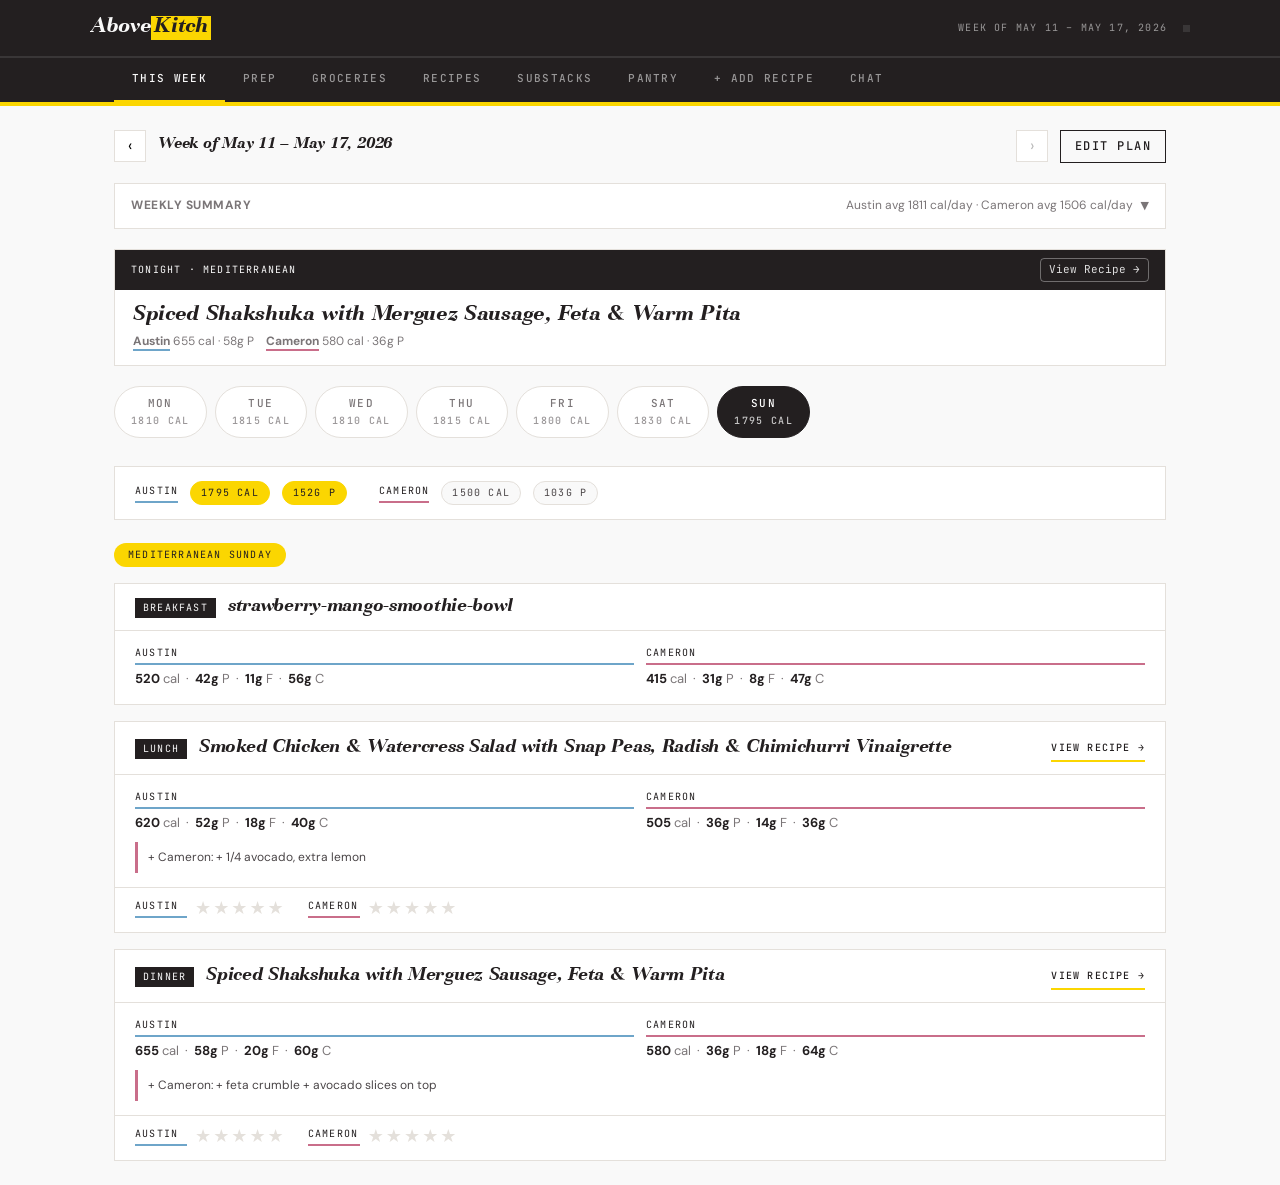
==== meal-planner.html @ b1ba37f1 "Show source account handle in recipe Source section" ====
<!DOCTYPE html>
<html lang="en">
<head>
<meta charset="UTF-8">
<meta name="viewport" content="width=device-width, initial-scale=1.0">
<meta name="theme-color" content="#231f20">
<link rel="manifest" href="manifest.webmanifest">
<link rel="icon" type="image/png" sizes="192x192" href="brand/icons/icon-192.png">
<link rel="apple-touch-icon" href="brand/icons/apple-touch-icon.png">
<meta name="apple-mobile-web-app-capable" content="yes">
<meta name="mobile-web-app-capable" content="yes">
<meta name="apple-mobile-web-app-title" content="Above Kitch">
<meta name="apple-mobile-web-app-status-bar-style" content="black">
<title>Above Kitch — Meal Planner</title>
<style>
/* ── Brand tokens ──────────────────────────────────────────── */
:root {
  --green:   #2D4A1E;
  --green-l: #3d6228;
  --orange:  #C4622D;
  --orange-l:#d97340;
  --bg:      #F5F3EE;
  --card:    #FFFFFF;
  --border:  #E2DDD6;
  --text:    #1A1A1A;
  --muted:   #6B7280;
  --austin:  #1E3A5F;
  --cameron: #6B2D5E;
  --r: 10px;
  --shadow: 0 1px 3px rgba(0,0,0,.08), 0 4px 12px rgba(0,0,0,.06);
}

/* ── Reset ─────────────────────────────────────────────────── */
*, *::before, *::after { box-sizing: border-box; margin: 0; padding: 0; }
body { font-family: -apple-system, BlinkMacSystemFont, 'Segoe UI', sans-serif;
       background: var(--bg); color: var(--text); min-height: 100vh; }
button { cursor: pointer; border: none; background: none; font: inherit; }
input, select, textarea { font: inherit; }
a { color: inherit; text-decoration: none; }

/* ── Header ────────────────────────────────────────────────── */
.header {
  background: var(--green);
  color: white;
  padding: 0 24px;
  position: sticky; top: 0; z-index: 100;
  box-shadow: 0 2px 8px rgba(0,0,0,.25);
}
.header-inner {
  max-width: 1100px; margin: 0 auto;
  display: flex; align-items: center; gap: 16px;
  height: 56px;
}
.logo { font-size: 18px; font-weight: 700; letter-spacing: -.5px; flex-shrink: 0; }
.logo span { color: var(--orange); }
.week-label { font-size: 13px; color: rgba(255,255,255,.65); margin-left: auto; }
.server-dot { width: 8px; height: 8px; border-radius: 50%; background: #4ade80; flex-shrink: 0; }
.server-dot.offline { background: #f87171; }

/* ── Tab nav ───────────────────────────────────────────────── */
.tabs {
  background: var(--green);
  border-top: 1px solid rgba(255,255,255,.1);
}
.tabs-inner {
  max-width: 1100px; margin: 0 auto;
  display: flex; padding: 0 24px;
}
.tab-btn {
  padding: 10px 18px;
  font-size: 13px; font-weight: 500;
  color: rgba(255,255,255,.6);
  border-bottom: 2px solid transparent;
  transition: all .15s;
}
.tab-btn:hover { color: rgba(255,255,255,.9); }
.tab-btn.active { color: white; border-bottom-color: var(--orange); }

/* ── Page layout ───────────────────────────────────────────── */
.page { max-width: 1100px; margin: 0 auto; padding: 24px; }
.tab-panel { display: none; }
.tab-panel.active { display: block; }

/* ── Offline banner ────────────────────────────────────────── */
.offline-banner {
  background: #FEF3C7; border: 1px solid #F59E0B;
  border-radius: var(--r); padding: 16px 20px;
  margin-bottom: 24px; display: none;
}
.offline-banner.show { display: block; }
.offline-banner h3 { font-size: 14px; font-weight: 600; color: #92400E; margin-bottom: 6px; }
.offline-banner code {
  background: #FDE68A; border-radius: 4px;
  padding: 2px 6px; font-size: 13px; color: #78350F;
}

/* ── Section headings ──────────────────────────────────────── */
.section-title {
  font-size: 11px; font-weight: 700; letter-spacing: .8px;
  text-transform: uppercase; color: var(--muted);
  margin-bottom: 12px;
}

/* ── Day picker ────────────────────────────────────────────── */
.day-picker {
  display: flex; gap: 8px; margin-bottom: 24px;
  overflow-x: auto; padding-bottom: 4px;
}
.day-btn {
  flex-shrink: 0;
  padding: 8px 16px; border-radius: 999px;
  font-size: 13px; font-weight: 500;
  border: 1.5px solid var(--border);
  background: var(--card); color: var(--muted);
  transition: all .15s;
}
.day-btn:hover { border-color: var(--green); color: var(--green); }
.day-btn.active {
  background: var(--green); color: white; border-color: var(--green);
}
.day-btn small { display: block; font-size: 10px; opacity: .75; }

/* ── Week nav ──────────────────────────────────────────────── */
.week-nav {
  display: flex; align-items: center; gap: 12px;
  margin-bottom: 20px;
}
.week-nav-title { font-size: 16px; font-weight: 600; flex: 1; }
.btn-icon {
  width: 32px; height: 32px; border-radius: 8px;
  background: var(--card); border: 1px solid var(--border);
  font-size: 16px; display: flex; align-items: center; justify-content: center;
  transition: all .15s;
}
.btn-icon:hover { background: var(--green); color: white; border-color: var(--green); }

/* ── Day totals bar ────────────────────────────────────────── */
.day-totals {
  background: var(--card); border-radius: var(--r);
  border: 1px solid var(--border);
  padding: 14px 20px; margin-bottom: 20px;
  display: flex; gap: 32px; flex-wrap: wrap;
}
.totals-person { display: flex; align-items: center; gap: 12px; }
.totals-label {
  font-size: 11px; font-weight: 700; letter-spacing: .5px;
  text-transform: uppercase;
}
.totals-label.austin { color: var(--austin); }
.totals-label.cameron { color: var(--cameron); }
.macro-pill {
  font-size: 13px; font-weight: 500;
  background: var(--bg); border-radius: 6px;
  padding: 3px 10px;
}
.macro-pill.over { background: #FEE2E2; color: #B91C1C; }
.macro-pill.good { background: #DCFCE7; color: #15803D; }

/* ── Cuisine badge ─────────────────────────────────────────── */
.cuisine-badge {
  display: inline-flex; align-items: center; gap: 6px;
  background: var(--orange); color: white;
  border-radius: 999px; padding: 4px 14px;
  font-size: 12px; font-weight: 600;
  margin-bottom: 16px;
}

/* ── Meal cards ────────────────────────────────────────────── */
.meals-grid { display: grid; gap: 16px; }
.meal-card {
  background: var(--card); border-radius: var(--r);
  border: 1px solid var(--border);
  overflow: hidden;
  box-shadow: var(--shadow);
}
.meal-card-header {
  padding: 14px 20px 12px;
  border-bottom: 1px solid var(--border);
  display: flex; align-items: center; gap: 12px;
}
.meal-type-badge {
  font-size: 10px; font-weight: 700; letter-spacing: .6px;
  text-transform: uppercase; color: white;
  background: var(--green); border-radius: 4px;
  padding: 2px 8px; flex-shrink: 0;
}
.meal-card-title { font-size: 15px; font-weight: 600; flex: 1; }
.btn-view-recipe {
  font-size: 12px; color: var(--orange); font-weight: 500;
  flex-shrink: 0; padding: 4px 0;
  border-bottom: 1px solid transparent;
  transition: border-color .15s;
}
.btn-view-recipe:hover { border-bottom-color: var(--orange); }

.meal-card-macros {
  padding: 14px 20px;
  display: grid; grid-template-columns: 1fr 1fr; gap: 12px;
}
.macro-col-label {
  font-size: 10px; font-weight: 700; letter-spacing: .5px;
  text-transform: uppercase; margin-bottom: 4px;
}
.macro-col-label.austin { color: var(--austin); }
.macro-col-label.cameron { color: var(--cameron); }
.macro-vals { font-size: 13px; color: var(--muted); }
.macro-vals strong { color: var(--text); }
.cameron-note {
  grid-column: 1/-1;
  font-size: 11px; color: var(--cameron);
  background: #F9F0F7; border-radius: 6px;
  padding: 6px 10px; margin-top: -4px;
}

/* ── Recipe library ────────────────────────────────────────── */
.search-row {
  display: flex; gap: 10px; margin-bottom: 16px; flex-wrap: wrap;
}
.search-input {
  flex: 1; min-width: 200px;
  padding: 9px 14px; border-radius: 8px;
  border: 1.5px solid var(--border); background: var(--card);
  font-size: 14px; outline: none;
  transition: border-color .15s;
}
.search-input:focus { border-color: var(--green); }
.filter-select {
  padding: 9px 12px; border-radius: 8px;
  border: 1.5px solid var(--border); background: var(--card);
  font-size: 13px; outline: none; cursor: pointer;
  transition: border-color .15s;
}
.filter-select:focus { border-color: var(--green); }

.filter-chips { display: flex; gap: 8px; margin-bottom: 20px; flex-wrap: wrap; }
.chip {
  padding: 6px 14px; border-radius: 999px;
  font-size: 12px; font-weight: 500;
  border: 1.5px solid var(--border);
  background: var(--card); color: var(--muted);
  transition: all .15s; cursor: pointer;
}
.chip:hover { border-color: var(--green); color: var(--green); }
.chip.active { background: var(--green); color: white; border-color: var(--green); }

.recipes-count { font-size: 13px; color: var(--muted); margin-bottom: 16px; }

.recipes-grid {
  display: grid;
  grid-template-columns: repeat(auto-fill, minmax(300px, 1fr));
  gap: 16px;
}
.recipe-card {
  background: var(--card); border-radius: var(--r);
  border: 1px solid var(--border); box-shadow: var(--shadow);
  cursor: pointer; transition: all .15s;
  overflow: hidden;
}
.recipe-card:hover {
  border-color: var(--green);
  box-shadow: 0 4px 20px rgba(45,74,30,.12);
  transform: translateY(-1px);
}
.recipe-card-body { padding: 16px 18px; }
.rc-top { display: flex; align-items: flex-start; gap: 10px; margin-bottom: 10px; }
.rc-name { font-size: 14px; font-weight: 600; flex: 1; line-height: 1.3; }
.rc-type {
  font-size: 10px; font-weight: 700; letter-spacing: .5px;
  text-transform: uppercase; color: white;
  background: var(--green); border-radius: 4px;
  padding: 2px 7px; flex-shrink: 0;
}
.rc-cuisine { font-size: 12px; color: var(--muted); margin-bottom: 8px; }
.rc-tags { display: flex; flex-wrap: wrap; gap: 4px; margin-bottom: 12px; }
.tag {
  font-size: 11px; background: var(--bg); border-radius: 4px;
  padding: 2px 7px; color: var(--muted);
}
.rc-macros {
  display: grid; grid-template-columns: 1fr 1fr;
  gap: 6px; font-size: 12px;
}
.rc-macro-row { color: var(--muted); }
.rc-macro-row span { color: var(--text); font-weight: 600; }
.rc-stars { color: var(--orange); font-size: 13px; margin-left: auto; }

/* ── Modal overlay ─────────────────────────────────────────── */
.modal-overlay {
  position: fixed; inset: 0;
  background: rgba(0,0,0,.5);
  z-index: 200; display: none;
  align-items: flex-start; justify-content: center;
  padding: 32px 16px; overflow-y: auto;
}
.modal-overlay.open { display: flex; }
.modal {
  background: var(--card); border-radius: 14px;
  width: 100%; max-width: 640px;
  box-shadow: 0 20px 60px rgba(0,0,0,.25);
  animation: slideUp .2s ease;
}
@keyframes slideUp {
  from { opacity: 0; transform: translateY(20px); }
  to   { opacity: 1; transform: translateY(0); }
}
.modal-header {
  padding: 20px 24px 16px;
  border-bottom: 1px solid var(--border);
  display: flex; align-items: flex-start; gap: 12px;
}
.modal-title { font-size: 18px; font-weight: 700; flex: 1; line-height: 1.3; }
.btn-close {
  font-size: 20px; color: var(--muted); flex-shrink: 0;
  width: 32px; height: 32px; border-radius: 8px;
  display: flex; align-items: center; justify-content: center;
  transition: background .15s;
}
.btn-close:hover { background: var(--bg); }
.modal-body { padding: 20px 24px 24px; }
.modal-section { margin-bottom: 20px; }
.modal-section h4 {
  font-size: 11px; font-weight: 700; letter-spacing: .7px;
  text-transform: uppercase; color: var(--muted);
  margin-bottom: 10px;
}
.ingredient-list { list-style: none; }
.ingredient-list li {
  display: flex; align-items: baseline;
  gap: 8px; padding: 5px 0;
  border-bottom: 1px solid var(--border); font-size: 14px;
}
.ingredient-list li:last-child { border-bottom: none; }
.ing-name { flex: 1; }
.ing-section {
  font-size: 11px; font-weight: 700; letter-spacing: .5px;
  text-transform: uppercase; color: var(--green);
  padding-top: 8px;
}
.ing-qty { color: var(--muted); font-size: 13px; flex-shrink: 0; }

.macro-table {
  width: 100%; border-collapse: collapse; font-size: 13px;
}
.macro-table th, .macro-table td {
  padding: 8px 12px; text-align: left;
  border-bottom: 1px solid var(--border);
}
.macro-table th { font-weight: 600; color: var(--muted); font-size: 11px; letter-spacing: .5px; text-transform: uppercase; }
.macro-table td.person { font-weight: 600; }
.macro-table td.austin { color: var(--austin); }
.macro-table td.cameron { color: var(--cameron); }

/* ── Substack tab ──────────────────────────────────────────── */
.substack-layout { display: grid; grid-template-columns: 280px 1fr; gap: 24px; }
@media (max-width: 700px) { .substack-layout { grid-template-columns: 1fr; } }

.panel {
  background: var(--card); border-radius: var(--r);
  border: 1px solid var(--border); overflow: hidden;
}
.panel-header {
  padding: 14px 18px;
  border-bottom: 1px solid var(--border);
  font-size: 13px; font-weight: 600;
  display: flex; align-items: center; gap: 8px;
}
.panel-body { padding: 16px 18px; }

.add-substack-form { display: flex; flex-direction: column; gap: 8px; margin-bottom: 16px; }
.form-input {
  padding: 8px 12px; border-radius: 8px;
  border: 1.5px solid var(--border);
  font-size: 13px; outline: none; width: 100%;
  transition: border-color .15s;
}
.form-input:focus { border-color: var(--green); }
.btn-primary {
  background: var(--green); color: white;
  padding: 9px 16px; border-radius: 8px;
  font-size: 13px; font-weight: 600;
  transition: background .15s; text-align: center;
}
.btn-primary:hover { background: var(--green-l); }
.btn-secondary {
  background: var(--bg); color: var(--text);
  padding: 9px 16px; border-radius: 8px;
  font-size: 13px; font-weight: 600;
  border: 1.5px solid var(--border);
  transition: all .15s; text-align: center;
}
.btn-secondary:hover { border-color: var(--green); color: var(--green); }
.btn-danger {
  background: none; color: #DC2626;
  font-size: 12px; padding: 2px 6px;
}
.btn-danger:hover { text-decoration: underline; }

.substack-list { display: flex; flex-direction: column; gap: 8px; }
.substack-item {
  background: var(--bg); border-radius: 8px;
  padding: 10px 12px;
  display: flex; align-items: center; gap: 8px;
}
.substack-name { font-size: 13px; font-weight: 600; flex: 1; }
.substack-url { font-size: 11px; color: var(--muted); }

.feed-post {
  background: var(--card); border-radius: var(--r);
  border: 1px solid var(--border); padding: 18px 20px;
  margin-bottom: 12px; box-shadow: var(--shadow);
}
.fp-source {
  font-size: 11px; font-weight: 700; letter-spacing: .5px;
  text-transform: uppercase; color: var(--orange);
  margin-bottom: 4px;
}
.fp-title { font-size: 15px; font-weight: 600; margin-bottom: 6px; }
.fp-date { font-size: 12px; color: var(--muted); margin-bottom: 10px; }
.fp-desc { font-size: 13px; color: var(--muted); line-height: 1.5; margin-bottom: 14px; }
.fp-actions { display: flex; gap: 8px; align-items: center; }

.feed-empty {
  text-align: center; padding: 48px 24px; color: var(--muted);
}
.feed-empty .icon { font-size: 40px; margin-bottom: 12px; }
.feed-empty p { font-size: 14px; line-height: 1.5; }

/* ── Add Recipe form ───────────────────────────────────────── */
.form-grid { display: grid; grid-template-columns: 1fr 1fr; gap: 16px; }
.form-group { display: flex; flex-direction: column; gap: 6px; }
.form-group.full { grid-column: 1/-1; }
.form-label { font-size: 12px; font-weight: 600; color: var(--muted); }
.form-control {
  padding: 9px 12px; border-radius: 8px;
  border: 1.5px solid var(--border);
  font-size: 14px; outline: none; width: 100%;
  background: var(--card); transition: border-color .15s;
}
.form-control:focus { border-color: var(--green); }
.form-control[required]:invalid:not(:focus):not(:placeholder-shown) {
  border-color: #F87171;
}
select.form-control { cursor: pointer; }

.macro-inputs { display: grid; grid-template-columns: repeat(4,1fr); gap: 8px; }
.macro-inputs .form-group { margin: 0; }

.ing-row {
  display: flex; gap: 8px; align-items: center;
  margin-bottom: 8px;
}
.ing-row input { flex: 1; }
.ing-row .ing-qty-input { max-width: 120px; }

.btn-add-ing {
  font-size: 13px; color: var(--green);
  font-weight: 600; padding: 6px 0;
  display: flex; align-items: center; gap: 4px;
}
.btn-add-ing:hover { text-decoration: underline; }
.btn-remove-ing {
  font-size: 16px; color: var(--muted); line-height: 1;
  flex-shrink: 0;
}
.btn-remove-ing:hover { color: #DC2626; }

.form-divider {
  border: none; border-top: 1px solid var(--border);
  margin: 20px 0;
}

.form-section-title {
  font-size: 11px; font-weight: 700; letter-spacing: .7px;
  text-transform: uppercase; color: var(--muted);
  margin-bottom: 12px; margin-top: 20px;
}

.success-toast {
  position: fixed; bottom: 24px; right: 24px;
  background: var(--green); color: white;
  border-radius: var(--r); padding: 14px 20px;
  font-size: 14px; font-weight: 500;
  box-shadow: 0 4px 20px rgba(0,0,0,.2);
  z-index: 300; display: none;
  animation: slideUp .2s ease;
}
.success-toast.show { display: block; }

/* ── Loading skeleton ──────────────────────────────────────── */
.skeleton {
  background: linear-gradient(90deg, #E5E7EB 25%, #F3F4F6 50%, #E5E7EB 75%);
  background-size: 200% 100%;
  animation: shimmer 1.4s infinite;
  border-radius: 6px;
}
@keyframes shimmer { from { background-position: 200% 0; } to { background-position: -200% 0; } }

/* ── Utils ─────────────────────────────────────────────────── */
.flex { display: flex; }
.gap-8 { gap: 8px; }
.mt-4 { margin-top: 4px; }
.mt-8 { margin-top: 8px; }
.mt-12 { margin-top: 12px; }
.text-muted { color: var(--muted); font-size: 13px; }
.spinner {
  border: 2px solid var(--border); border-top-color: var(--green);
  border-radius: 50%; width: 20px; height: 20px;
  animation: spin .6s linear infinite; display: inline-block;
}
@keyframes spin { to { transform: rotate(360deg); } }

/* ── Instructions ──────────────────────────────────────────── */
.instructions-list {
  list-style: none; counter-reset: step;
}
.instructions-list li {
  counter-increment: step;
  display: flex; gap: 12px;
  padding: 8px 0; border-bottom: 1px solid var(--border);
  font-size: 14px; line-height: 1.5;
}
.instructions-list li:last-child { border-bottom: none; }
.instructions-list li::before {
  content: counter(step);
  flex-shrink: 0; width: 22px; height: 22px;
  background: var(--green); color: white;
  border-radius: 50%; font-size: 11px; font-weight: 700;
  display: flex; align-items: center; justify-content: center;
  margin-top: 1px;
}

/* ── PDF drop zone ─────────────────────────────────────────── */
.pdf-section {
  background: var(--bg); border-radius: var(--r);
  border: 2px dashed var(--border);
  padding: 24px; text-align: center;
  margin-bottom: 24px; transition: all .15s;
  cursor: pointer;
}
.pdf-section:hover, .pdf-section.drag-over {
  border-color: var(--green); background: #f0f4ed;
}
.pdf-section-icon { font-size: 32px; margin-bottom: 8px; }
.pdf-section-text { font-size: 14px; font-weight: 500; color: var(--text); margin-bottom: 4px; }
.pdf-section-hint { font-size: 12px; color: var(--muted); }
.pdf-browse-label { color: var(--orange); cursor: pointer; font-weight: 600; }
.pdf-browse-label:hover { text-decoration: underline; }
.pdf-status {
  background: var(--card); border: 1px solid var(--border);
  border-radius: 8px; padding: 10px 14px; margin-top: 12px;
  font-size: 13px; display: flex; align-items: center; gap: 8px;
}
.pdf-status.success { border-color: #86EFAC; background: #F0FDF4; color: #15803D; }
.pdf-status.error   { border-color: #FCA5A5; background: #FEF2F2; color: #DC2626; }
.pdf-list { margin-top: 16px; display: flex; flex-direction: column; gap: 6px; }
.pdf-item {
  background: var(--card); border: 1px solid var(--border);
  border-radius: 8px; padding: 10px 14px;
  display: flex; align-items: center; gap: 10px;
  font-size: 13px;
}
.pdf-item-name { flex: 1; font-weight: 500; }
.pdf-item-link { color: var(--orange); font-size: 12px; }
.pdf-item-link:hover { text-decoration: underline; }

/* ── Chat ──────────────────────────────────────────────────── */
.chat-layout {
  display: flex; flex-direction: column;
  height: calc(100vh - 160px); min-height: 500px;
  max-width: 800px;
}
.chat-messages {
  flex: 1; overflow-y: auto;
  padding: 16px 0; display: flex;
  flex-direction: column; gap: 16px;
}
.chat-message { display: flex; gap: 10px; }
.chat-message.user { flex-direction: row-reverse; }
.chat-avatar {
  width: 32px; height: 32px; border-radius: 50%;
  display: flex; align-items: center; justify-content: center;
  font-size: 14px; flex-shrink: 0; margin-top: 2px;
  background: var(--green); color: white; font-weight: 700;
}
.chat-message.user .chat-avatar {
  background: var(--austin); font-size: 12px;
}
.chat-bubble {
  background: var(--card); border: 1px solid var(--border);
  border-radius: 14px; border-top-left-radius: 4px;
  padding: 12px 16px; font-size: 14px; line-height: 1.55;
  max-width: 600px; box-shadow: var(--shadow);
}
.chat-message.user .chat-bubble {
  background: var(--green); color: white;
  border-color: var(--green);
  border-top-left-radius: 14px; border-top-right-radius: 4px;
}
.chat-suggestions { margin-top: 12px; display: flex; flex-direction: column; gap: 8px; }
.chat-suggestion-card {
  background: var(--bg); border: 1.5px solid var(--border);
  border-radius: 10px; padding: 10px 14px;
  cursor: pointer; transition: all .15s;
  display: flex; align-items: center; gap: 10px;
}
.chat-suggestion-card:hover { border-color: var(--green); background: #f0f4ed; }
.cs-name { font-size: 13px; font-weight: 600; flex: 1; }
.cs-meta { font-size: 11px; color: var(--muted); }
.cs-type {
  font-size: 10px; font-weight: 700; letter-spacing: .5px;
  text-transform: uppercase; color: white;
  background: var(--green); border-radius: 4px; padding: 2px 7px;
}
.chat-input-row {
  display: flex; gap: 8px; padding-top: 12px;
  border-top: 1px solid var(--border);
}
.chat-input {
  flex: 1; padding: 11px 16px;
  border-radius: 999px; border: 1.5px solid var(--border);
  font-size: 14px; outline: none; background: var(--card);
  transition: border-color .15s;
}
.chat-input:focus { border-color: var(--green); }
.chat-send {
  padding: 11px 22px; border-radius: 999px;
  font-size: 14px;
}
.chat-typing {
  display: flex; gap: 4px; padding: 6px 0;
}
.chat-typing span {
  width: 7px; height: 7px; border-radius: 50%;
  background: var(--muted); animation: bounce .9s infinite;
}
.chat-typing span:nth-child(2) { animation-delay: .15s; }
.chat-typing span:nth-child(3) { animation-delay: .3s; }
@keyframes bounce {
  0%, 60%, 100% { transform: translateY(0); }
  30% { transform: translateY(-6px); }
}

/* ── Store badges ──────────────────────────────────────────── */
.store-badge {
  display: inline-flex; align-items: center; justify-content: center;
  font-size: 9px; font-weight: 800; letter-spacing: .3px;
  border-radius: 4px; padding: 2px 5px; flex-shrink: 0;
  margin-top: 1px; text-transform: uppercase;
}
.store-badge.sams { background: #0033A0; color: white; }
.store-badge.wf   { background: #00674B; color: white; }
.store-badge.either { background: var(--border); color: var(--muted); }

.store-filter-row {
  display: flex; gap: 8px; margin-bottom: 14px;
}
.store-filter-btn {
  padding: 7px 14px; border-radius: 8px;
  font-size: 13px; font-weight: 600;
  border: 1.5px solid var(--border);
  background: var(--card); color: var(--muted);
  cursor: pointer; transition: all .15s;
  display: flex; align-items: center; gap: 6px;
}
.store-filter-btn:hover { border-color: var(--green); color: var(--green); }
.store-filter-btn.active-sams { background: #0033A0; color: white; border-color: #0033A0; }
.store-filter-btn.active-wf   { background: #00674B; color: white; border-color: #00674B; }
.store-filter-btn.active-all  { background: var(--green); color: white; border-color: var(--green); }
.store-count {
  font-size: 10px; font-weight: 700;
  background: rgba(255,255,255,.25); border-radius: 999px;
  padding: 1px 6px; margin-left: 2px;
}

/* ── Grocery list ──────────────────────────────────────────── */
.grocery-header {
  display: flex; align-items: center; gap: 12px; margin-bottom: 20px;
}
.grocery-budget {
  background: var(--green); color: white;
  border-radius: 999px; padding: 4px 14px;
  font-size: 13px; font-weight: 600;
}
.grocery-actions { display: flex; gap: 8px; margin-left: auto; }
.grocery-category { margin-bottom: 24px; }
.grocery-category-title {
  font-size: 11px; font-weight: 700; letter-spacing: .8px;
  text-transform: uppercase; color: var(--muted);
  margin-bottom: 10px; padding-bottom: 6px;
  border-bottom: 2px solid var(--border);
}
.grocery-item {
  display: flex; align-items: flex-start; gap: 10px;
  padding: 8px 0; border-bottom: 1px solid var(--border);
  cursor: pointer; transition: opacity .15s;
}
.grocery-item:last-child { border-bottom: none; }
.grocery-item.checked { opacity: .45; }
.grocery-item.checked .grocery-text { text-decoration: line-through; }
.grocery-check {
  width: 18px; height: 18px; border-radius: 4px;
  border: 2px solid var(--border); flex-shrink: 0;
  margin-top: 1px; display: flex; align-items: center;
  justify-content: center; transition: all .15s;
}
.grocery-item.checked .grocery-check {
  background: var(--green); border-color: var(--green); color: white;
}
.grocery-text { font-size: 14px; line-height: 1.45; flex: 1; }
.grocery-progress {
  background: var(--card); border: 1px solid var(--border);
  border-radius: 999px; height: 6px; margin-bottom: 20px;
  overflow: hidden;
}
.grocery-progress-bar {
  height: 100%; background: var(--green);
  border-radius: 999px; transition: width .3s;
}
.grocery-progress-label {
  font-size: 12px; color: var(--muted); margin-bottom: 8px;
}

/* ── Star ratings ──────────────────────────────────────────── */
.meal-card-ratings {
  padding: 10px 20px 14px;
  border-top: 1px solid var(--border);
  display: flex; gap: 24px; flex-wrap: wrap;
}
.rating-row { display: flex; align-items: center; gap: 8px; }
.rating-label {
  font-size: 10px; font-weight: 700; letter-spacing: .5px;
  text-transform: uppercase; width: 52px;
}
.rating-label.austin  { color: var(--austin); }
.rating-label.cameron { color: var(--cameron); }
.stars { display: flex; gap: 2px; }
.star {
  font-size: 18px; cursor: pointer; color: var(--border);
  transition: color .1s; line-height: 1; user-select: none;
}
.star.filled { color: var(--orange); }
.star:hover, .star.hover { color: var(--orange-l); }
.rating-saved {
  font-size: 11px; color: var(--muted);
  animation: fadeout 2s forwards;
}
@keyframes fadeout { 0%,70% { opacity: 1; } 100% { opacity: 0; } }

/* ── Plan edit mode ────────────────────────────────────────── */
.plan-edit-bar {
  background: var(--austin); color: white;
  border-radius: var(--r); padding: 12px 16px;
  margin-bottom: 16px; display: none;
  align-items: center; gap: 12px;
}
.plan-edit-bar.active { display: flex; }
.plan-edit-bar span { font-size: 13px; font-weight: 500; flex: 1; }
.btn-change-recipe {
  font-size: 11px; font-weight: 600; color: var(--austin);
  background: rgba(30,58,95,.08); border-radius: 6px;
  padding: 4px 10px; flex-shrink: 0; transition: background .15s;
}
.plan-edit-mode .btn-change-recipe { display: inline-flex; }
.btn-change-recipe:hover { background: rgba(30,58,95,.16); }
.edit-plan-btn {
  font-size: 12px; color: rgba(255,255,255,.75);
  background: none; padding: 6px 12px;
  border: 1.5px solid rgba(255,255,255,.3);
  border-radius: 6px; cursor: pointer; transition: all .15s;
}
.edit-plan-btn:hover { color: white; border-color: white; }

/* ── Recipe picker modal ───────────────────────────────────── */
.picker-overlay {
  position: fixed; inset: 0;
  background: rgba(0,0,0,.55);
  z-index: 300; display: none;
  align-items: flex-start; justify-content: center;
  padding: 40px 16px; overflow-y: auto;
}
.picker-overlay.open { display: flex; }
.picker-modal {
  background: var(--card); border-radius: 14px;
  width: 100%; max-width: 560px;
  box-shadow: 0 20px 60px rgba(0,0,0,.3);
  animation: slideUp .2s ease; overflow: hidden;
}
.picker-header {
  padding: 18px 20px 14px;
  border-bottom: 1px solid var(--border);
  display: flex; align-items: center; gap: 10px;
}
.picker-title { font-size: 16px; font-weight: 700; flex: 1; }
.picker-search {
  margin: 12px 16px; padding: 9px 14px;
  border-radius: 8px; border: 1.5px solid var(--border);
  font-size: 14px; outline: none; width: calc(100% - 32px);
  transition: border-color .15s;
}
.picker-search:focus { border-color: var(--green); }
.picker-list {
  max-height: 380px; overflow-y: auto;
  padding: 4px 0;
}
.picker-item {
  padding: 11px 20px; cursor: pointer;
  display: flex; align-items: center; gap: 10px;
  transition: background .1s; border-bottom: 1px solid var(--border);
}
.picker-item:last-child { border-bottom: none; }
.picker-item:hover { background: var(--bg); }
.picker-item-name { font-size: 14px; font-weight: 500; flex: 1; }
.picker-item-meta { font-size: 12px; color: var(--muted); }
.picker-item-type {
  font-size: 10px; font-weight: 700; letter-spacing: .4px;
  text-transform: uppercase; color: white;
  background: var(--green); border-radius: 4px; padding: 2px 6px;
}

/* ── Prep tab ──────────────────────────────────────────────── */
.prep-header {
  display: flex; align-items: center; gap: 12px;
  margin-bottom: 20px; flex-wrap: wrap;
}
.prep-title { font-size: 20px; font-weight: 700; }
.prep-week-label { font-size: 13px; color: var(--muted); }
.prep-total-time {
  margin-left: auto;
  background: var(--green); color: white;
  border-radius: 999px; padding: 4px 14px;
  font-size: 13px; font-weight: 600;
}

.prep-section { margin-bottom: 32px; }
.prep-section-title {
  font-size: 11px; font-weight: 700; letter-spacing: .8px;
  text-transform: uppercase;
  display: flex; align-items: center; gap: 8px;
  margin-bottom: 12px; padding-bottom: 8px;
  border-bottom: 2px solid var(--border);
}
.prep-section-title.sat    { color: #7C3AED; border-color: #DDD6FE; }
.prep-section-title.start  { color: var(--green); border-color: #BBF7D0; }
.prep-section-title.while  { color: #0369A1; border-color: #BAE6FD; }
.prep-section-title.active { color: var(--orange); border-color: #FED7AA; }
.prep-section-title.final  { color: var(--muted); border-color: var(--border); }

.prep-cards { display: flex; flex-direction: column; gap: 12px; }

.prep-card {
  background: var(--card); border-radius: var(--r);
  border: 1px solid var(--border); box-shadow: var(--shadow);
  overflow: hidden; display: flex;
  transition: box-shadow .15s;
}
.prep-card.done { opacity: .55; }
.prep-card.done .prep-card-name { text-decoration: line-through; }
.prep-card-stripe { width: 4px; flex-shrink: 0; }
.prep-card-stripe.sat    { background: #7C3AED; }
.prep-card-stripe.start  { background: var(--green); }
.prep-card-stripe.while  { background: #0369A1; }
.prep-card-stripe.active { background: var(--orange); }
.prep-card-stripe.final  { background: var(--muted); }

.prep-card-inner { flex: 1; padding: 14px 18px; }

.prep-card-header {
  display: flex; align-items: center;
  gap: 10px; margin-bottom: 10px; flex-wrap: wrap;
}
.prep-check-row { display: flex; align-items: center; gap: 8px; flex: 1; }
.prep-check {
  width: 18px; height: 18px; cursor: pointer;
  accent-color: var(--green);
}
.prep-card-name { font-size: 15px; font-weight: 700; }

.prep-badges { display: flex; gap: 6px; flex-wrap: wrap; }
.prep-badge {
  font-size: 11px; font-weight: 600; border-radius: 999px;
  padding: 3px 10px;
}
.prep-badge.time     { background: var(--bg); color: var(--muted); border: 1px solid var(--border); }
.prep-badge.passive  { background: #DCFCE7; color: #15803D; }
.prep-badge.active-b { background: #FEF3C7; color: #92400E; }
.prep-badge.sat-b    { background: #EDE9FE; color: #5B21B6; }

.prep-feeds { display: flex; gap: 6px; flex-wrap: wrap; margin-bottom: 12px; }
.prep-feed-chip {
  font-size: 11px; background: var(--bg);
  border: 1px solid var(--border); border-radius: 4px;
  padding: 2px 8px; color: var(--muted);
}
.prep-feed-chip.linked {
  background: rgba(45,74,30,.07);
  border-color: rgba(45,74,30,.2); color: var(--green);
  cursor: pointer;
}
.prep-feed-chip.linked:hover { background: rgba(45,74,30,.14); }

.prep-sub-title {
  font-size: 10px; font-weight: 700; letter-spacing: .6px;
  text-transform: uppercase; color: var(--muted);
  margin: 10px 0 6px;
}
.prep-ing-list {
  list-style: none; display: flex; flex-wrap: wrap; gap: 6px;
  margin-bottom: 4px;
}
.prep-ing-list li {
  background: var(--bg); border-radius: 6px;
  border: 1px solid var(--border);
  font-size: 12px; padding: 3px 9px; color: var(--text);
}
.prep-step-list { list-style: none; counter-reset: step; }
.prep-step-list li {
  counter-increment: step;
  display: flex; gap: 10px;
  padding: 6px 0; border-bottom: 1px solid var(--border);
  font-size: 13px; line-height: 1.5;
}
.prep-step-list li:last-child { border-bottom: none; }
.prep-step-list li::before {
  content: counter(step);
  flex-shrink: 0; width: 20px; height: 20px;
  background: var(--bg); border: 1px solid var(--border);
  border-radius: 50%; font-size: 10px; font-weight: 700; color: var(--muted);
  display: flex; align-items: center; justify-content: center;
  margin-top: 1px;
}
.prep-empty { text-align: center; padding: 48px 24px; color: var(--muted); }

/* ── Recipe card visual hero ───────────────────────────────── */
.recipe-card-hero {
  height: 48px; display: flex; align-items: center;
  justify-content: center; font-size: 22px;
  border-radius: var(--r) var(--r) 0 0;
  flex-shrink: 0;
}
.rc-hero-emoji { filter: drop-shadow(0 1px 2px rgba(0,0,0,.15)); }

/* ── Tonight hero ──────────────────────────────────────────── */
.tonight-hero {
  border-radius: var(--r); overflow: hidden;
  border: 1px solid var(--border); box-shadow: var(--shadow);
  margin-bottom: 20px;
}
.tonight-hero-band {
  padding: 8px 16px; display: flex; align-items: center; gap: 8px;
  font-size: 11px; font-weight: 700; letter-spacing: .7px;
  text-transform: uppercase; color: white;
}
.tonight-emoji { font-size: 16px; }
.tonight-hero-body {
  background: var(--card); padding: 14px 18px;
  display: flex; align-items: center; gap: 14px;
}
.tonight-name { font-size: 17px; font-weight: 700; flex: 1; line-height: 1.3; }
.tonight-macros { font-size: 12px; color: var(--muted); margin-top: 4px; }
.tonight-macros strong { color: var(--text); }

/* ── Mobile responsive ─────────────────────────────────────── */
@media (max-width: 640px) {
  /* Header */
  .header-inner { height: 48px; padding: 0 14px; }
  .logo { font-size: 16px; }
  .week-label { font-size: 11px; }

  /* Tabs — horizontal scroll, no wrap */
  .tabs-inner { padding: 0 8px; gap: 0; overflow-x: auto; scrollbar-width: none; }
  .tabs-inner::-webkit-scrollbar { display: none; }
  .tab-btn { padding: 9px 12px; font-size: 12px; white-space: nowrap; flex-shrink: 0; }

  /* Page padding */
  .page { padding: 14px 12px; }

  /* Day picker */
  .day-btn { padding: 7px 12px; font-size: 12px; }

  /* Day totals — stack */
  .day-totals { gap: 12px; padding: 10px 14px; flex-direction: column; }
  .totals-person { flex-wrap: wrap; gap: 6px; }

  /* Meal cards */
  .meal-card-header { padding: 10px 14px 10px; flex-wrap: wrap; gap: 8px; }
  .meal-card-macros { padding: 10px 14px; grid-template-columns: 1fr; gap: 8px; }
  .meal-card-ratings { padding: 8px 14px 12px; gap: 14px; }

  /* Tonight hero */
  .tonight-hero-body { flex-direction: column; align-items: flex-start; gap: 10px; }

  /* Recipe grid — single column */
  .recipes-grid { grid-template-columns: 1fr; }

  /* Search row */
  .search-row { flex-direction: column; }
  .search-input, .filter-select { width: 100%; min-width: unset; }

  /* Modals — full screen */
  .modal-overlay { padding: 0; align-items: flex-end; }
  .modal {
    border-radius: 14px 14px 0 0;
    max-height: 90dvh; overflow-y: auto;
  }
  .picker-overlay { padding: 0; align-items: flex-end; }
  .picker-modal {
    border-radius: 14px 14px 0 0;
    max-width: 100%; max-height: 85dvh;
  }

  /* Chat */
  .chat-layout { height: calc(100dvh - 140px); }
  .chat-input-row { padding: 8px 0; }
  .chat-bubble { font-size: 13px; padding: 10px 12px; }

  /* Prep cards */
  .prep-card-header { flex-wrap: wrap; gap: 6px; }
  .prep-badges { width: 100%; }

  /* Forms */
  .form-grid { grid-template-columns: 1fr; }
  .form-group.full { grid-column: 1; }
  .macro-inputs { grid-template-columns: 1fr 1fr; }

  /* Plan edit bar */
  .plan-edit-bar { flex-wrap: wrap; gap: 8px; }
  .plan-edit-bar span { width: 100%; }

  /* Week nav */
  .week-nav { flex-wrap: wrap; }
  .week-nav-title { font-size: 14px; }
}

/* ── Weekly macro summary ──────────────────────────────────── */
.week-summary {
  background: var(--card); border-radius: var(--r);
  border: 1px solid var(--border); box-shadow: var(--shadow);
  margin-bottom: 20px; overflow: hidden;
}
.week-summary-header {
  padding: 12px 16px; display: flex; align-items: center;
  gap: 8px; cursor: pointer; user-select: none;
  border-bottom: 1px solid transparent; transition: background .15s;
}
.week-summary-header:hover { background: var(--bg); }
.week-summary-header.open { border-bottom-color: var(--border); }
.week-summary-title { font-size: 12px; font-weight: 700; letter-spacing: .5px; text-transform: uppercase; color: var(--muted); flex: 1; }
.week-summary-caret { font-size: 11px; color: var(--muted); transition: transform .2s; }
.week-summary-caret.open { transform: rotate(180deg); }
.week-summary-body { padding: 14px 16px; display: none; }
.week-summary-body.open { display: block; }

.wsb-chart { display: flex; align-items: flex-end; gap: 6px; height: 48px; margin-bottom: 12px; }
.wsb-bar-wrap { flex: 1; display: flex; flex-direction: column; align-items: center; gap: 3px; }
.wsb-bar {
  width: 100%; border-radius: 4px 4px 0 0;
  min-height: 4px; transition: height .3s;
}
.wsb-bar.good  { background: var(--green); }
.wsb-bar.low   { background: #F59E0B; }
.wsb-bar.high  { background: #EF4444; }
.wsb-bar.empty { background: var(--border); }
.wsb-day-label { font-size: 9px; color: var(--muted); font-weight: 600; }

.wsb-stats { display: flex; gap: 24px; flex-wrap: wrap; margin-top: 8px; }
.wsb-person { flex: 1; min-width: 200px; }
.wsb-person-label { font-size: 10px; font-weight: 700; letter-spacing: .5px; text-transform: uppercase; margin-bottom: 6px; }
.wsb-person-label.austin  { color: var(--austin); }
.wsb-person-label.cameron { color: var(--cameron); }
.wsb-stat-row { display: flex; gap: 16px; font-size: 13px; }
.wsb-stat { }
.wsb-stat strong { font-size: 16px; font-weight: 700; }
.wsb-stat small { font-size: 11px; color: var(--muted); display: block; }

/* ── Pantry tab ────────────────────────────────────────────── */
.pantry-grid {
  display: grid;
  grid-template-columns: repeat(auto-fill, minmax(260px, 1fr));
  gap: 16px;
}
.pantry-category-card {
  background: var(--card); border-radius: var(--r);
  border: 1px solid var(--border); overflow: hidden;
}
.pantry-cat-header {
  padding: 10px 14px; background: var(--bg);
  border-bottom: 1px solid var(--border);
  font-size: 11px; font-weight: 700; letter-spacing: .6px;
  text-transform: uppercase; color: var(--muted);
}
.pantry-item {
  display: flex; align-items: center; gap: 8px;
  padding: 7px 14px; border-bottom: 1px solid var(--border);
  font-size: 13px; cursor: pointer; transition: background .1s;
}
.pantry-item:last-child { border-bottom: none; }
.pantry-item:hover { background: var(--bg); }
.pantry-item.low { background: #FEF3C7; }
.pantry-item.low .pantry-item-text { color: #92400E; }
.pantry-item-dot {
  width: 8px; height: 8px; border-radius: 50%;
  background: #4ade80; flex-shrink: 0; transition: background .15s;
}
.pantry-item.low .pantry-item-dot { background: #F59E0B; }
.pantry-item-text { flex: 1; line-height: 1.3; }
.pantry-low-badge {
  font-size: 10px; font-weight: 700; background: #F59E0B;
  color: white; border-radius: 4px; padding: 1px 6px; flex-shrink: 0;
}
.pantry-notes {
  background: var(--card); border-radius: var(--r);
  border: 1px solid var(--border); padding: 14px 16px;
  margin-top: 20px;
}
.pantry-notes-title {
  font-size: 11px; font-weight: 700; letter-spacing: .6px;
  text-transform: uppercase; color: var(--muted); margin-bottom: 8px;
}
.pantry-notes ul { list-style: none; }
.pantry-notes li { font-size: 13px; padding: 4px 0; color: var(--muted); }
.pantry-notes li::before { content: '✕ '; color: #EF4444; font-weight: 700; }
.pantry-low-count {
  background: #F59E0B; color: white;
  border-radius: 999px; padding: 2px 8px;
  font-size: 11px; font-weight: 700; margin-left: 6px;
}

/* ── URL Import ─────────────────────────────────────────────── */
.url-import-row {
  display: flex; gap: 8px; margin-bottom: 6px;
}
.url-import-input {
  flex: 1; padding: 9px 14px; border-radius: 8px;
  border: 1.5px solid var(--border); font-size: 13px;
  outline: none; background: var(--card); transition: border-color .15s;
}
.url-import-input:focus { border-color: var(--green); }
.url-import-hint { font-size: 11px; color: var(--muted); margin-bottom: 16px; }
.link-btn { background:none; border:none; padding:0; color:var(--green); font-size:inherit; cursor:pointer; text-decoration:underline; }
.url-import-status {
  font-size: 13px; padding: 8px 12px; border-radius: 8px;
  margin-bottom: 12px; display: none;
}
.url-import-status.loading { background: var(--bg); color: var(--muted); display: block; }
.url-import-status.success { background: #F0FDF4; color: #15803D; border: 1px solid #86EFAC; display: block; }
.url-import-status.error   { background: #FEF2F2; color: #DC2626; border: 1px solid #FCA5A5; display: block; }

/* ── Print grocery ─────────────────────────────────────────── */
@media print {
  .header, .tabs, .grocery-actions, .offline-banner { display: none !important; }
  body { background: white; }
  .tab-panel { display: block !important; }
  .tab-panel:not(#panel-groceries) { display: none !important; }
}
</style>
<link rel="stylesheet" href="brand/austin-tokens.css">
<link rel="stylesheet" href="brand/austin-brand-skin.css">
</head>
<body>

<!-- ── Header ───────────────────────────────────────────────── -->
<header class="header">
  <div class="header-inner">
    <div class="logo">Above<span>Kitch</span></div>
    <div class="week-label" id="weekLabel">Loading…</div>
    <div class="server-dot offline" id="serverDot" title="Server status"></div>
  </div>
</header>

<!-- ── Tabs ─────────────────────────────────────────────────── -->
<div class="tabs">
  <div class="tabs-inner">
    <button class="tab-btn active" data-tab="week">This Week</button>
    <button class="tab-btn" data-tab="prep">Prep</button>
    <button class="tab-btn" data-tab="groceries">Groceries</button>
    <button class="tab-btn" data-tab="recipes">Recipes</button>
    <button class="tab-btn" data-tab="substack">Substacks</button>
    <button class="tab-btn" data-tab="pantry">Pantry</button>
    <button class="tab-btn" data-tab="add">+ Add Recipe</button>
    <button class="tab-btn" data-tab="chat">Chat</button>
  </div>
</div>

<!-- ── Main content ─────────────────────────────────────────── -->
<div class="page">

  <!-- Offline / read-only banner -->
  <div class="offline-banner" id="offlineBanner">
    <h3 id="offlineTitle">Server not running — some features are limited</h3>
    <p id="offlineBody">To add recipes and manage Substacks, run:</p>
    <p style="margin-top:8px"><code id="offlineCmd">python3 scripts/server.py</code></p>
    <p style="margin-top:6px;font-size:13px;color:var(--ink-soft)" id="offlineHint">Then open <strong>http://localhost:8080/meal-planner.html</strong></p>
  </div>

  <!-- ╔══════════════════════════════╗ -->
  <!-- ║   TAB: THIS WEEK             ║ -->
  <!-- ╚══════════════════════════════╝ -->
  <div class="tab-panel active" id="panel-week">
    <div class="week-nav">
      <button class="btn-icon" id="prevWeek" title="Previous week">‹</button>
      <div class="week-nav-title" id="weekNavTitle">…</div>
      <button class="btn-icon" id="nextWeek" title="Next week">›</button>
      <button class="btn-secondary" id="editPlanBtn" style="font-size:12px;padding:6px 14px">Edit Plan</button>
    </div>
    <div class="plan-edit-bar" id="planEditBar">
      <span>Edit mode — click <strong>Change</strong> on any meal to swap a recipe</span>
      <button class="btn-primary" style="font-size:12px;padding:7px 14px" id="savePlanBtn">Save Plan</button>
      <button class="btn-secondary" style="font-size:12px;padding:7px 14px" id="cancelPlanEdit">Cancel</button>
    </div>

    <!-- Weekly macro summary (collapsible) -->
    <div class="week-summary" id="weekSummary" style="display:none">
      <div class="week-summary-header" id="weekSummaryToggle">
        <span class="week-summary-title">Weekly Summary</span>
        <span id="weekSummaryPreview" style="font-size:12px;color:var(--muted)"></span>
        <span class="week-summary-caret" id="weekSummaryCaret">▼</span>
      </div>
      <div class="week-summary-body" id="weekSummaryBody"></div>
    </div>

    <div id="tonightHero"></div>
    <div class="day-picker" id="dayPicker"></div>

    <div class="day-totals" id="dayTotals">
      <div class="totals-person">
        <span class="totals-label austin">Austin</span>
        <span class="macro-pill" id="ausTotal">— cal</span>
        <span class="macro-pill" id="ausProt">— g P</span>
      </div>
      <div class="totals-person">
        <span class="totals-label cameron">Cameron</span>
        <span class="macro-pill" id="camTotal">— cal</span>
        <span class="macro-pill" id="camProt">— g P</span>
      </div>
    </div>

    <div id="cuisineBadgeContainer"></div>
    <div class="meals-grid" id="mealsGrid">
      <!-- rendered by JS -->
    </div>
  </div>

  <!-- ╔══════════════════════════════╗ -->
  <!-- ║   TAB: PREP                  ║ -->
  <!-- ╚══════════════════════════════╝ -->
  <div class="tab-panel" id="panel-prep">
    <div class="prep-header">
      <div class="prep-title">Sunday Prep Guide</div>
      <div class="prep-week-label" id="prepWeekLabel"></div>
      <div class="prep-total-time" id="prepTotalTime" style="display:none"></div>
    </div>
    <div id="prepBody"><p class="text-muted">Loading prep guide…</p></div>
  </div>

  <!-- ╔══════════════════════════════╗ -->
  <!-- ║   TAB: GROCERIES             ║ -->
  <!-- ╚══════════════════════════════╝ -->
  <div class="tab-panel" id="panel-groceries">
    <div class="grocery-header">
      <div id="groceryWeekLabel" style="font-size:15px;font-weight:600"></div>
      <span class="grocery-budget" id="groceryBudget"></span>
      <div class="grocery-actions">
        <button class="btn-secondary" style="font-size:12px;padding:7px 14px" id="uncheckAllBtn">Uncheck All</button>
        <button class="btn-secondary" style="font-size:12px;padding:7px 14px" id="shareGroceryBtn">↗ Share</button>
        <button class="btn-primary"   style="font-size:12px;padding:7px 14px" onclick="window.print()">Print</button>
      </div>
    </div>
    <div class="store-filter-row" id="storeFilterRow">
      <button class="store-filter-btn active-all" data-store="" id="sfAll">All <span class="store-count" id="sfAllCount"></span></button>
      <button class="store-filter-btn" data-store="sams" id="sfSams">Sam's Club <span class="store-count" id="sfSamsCount"></span></button>
      <button class="store-filter-btn" data-store="wf" id="sfWf">Whole Foods <span class="store-count" id="sfWfCount"></span></button>
    </div>
    <div class="grocery-progress-label" id="groceryProgressLabel"></div>
    <div class="grocery-progress"><div class="grocery-progress-bar" id="groceryProgressBar" style="width:0%"></div></div>
    <div id="groceryBody">
      <p class="text-muted">Loading grocery list…</p>
    </div>
  </div>

  <!-- ╔══════════════════════════════╗ -->
  <!-- ║   TAB: RECIPES               ║ -->
  <!-- ╚══════════════════════════════╝ -->
  <div class="tab-panel" id="panel-recipes">
    <div class="search-row">
      <input class="search-input" id="recipeSearch" type="search" placeholder="Search recipes…">
      <select class="filter-select" id="cuisineFilter">
        <option value="">All cuisines</option>
      </select>
    </div>
    <div class="filter-chips" id="mealTypeChips">
      <button class="chip active" data-type="all">All</button>
      <button class="chip" data-type="breakfast">Breakfast</button>
      <button class="chip" data-type="lunch">Lunch</button>
      <button class="chip" data-type="dinner">Dinner</button>
    </div>
    <div class="filter-chips" id="seasonChips">
      <button class="chip" data-season="">All seasons</button>
      <button class="chip" data-season="spring">Spring</button>
      <button class="chip" data-season="summer">Summer</button>
      <button class="chip" data-season="fall">Fall</button>
      <button class="chip" data-season="winter">Winter</button>
    </div>
    <div class="recipes-count" id="recipesCount"></div>
    <div class="recipes-grid" id="recipesGrid"></div>
  </div>

  <!-- ╔══════════════════════════════╗ -->
  <!-- ║   TAB: SUBSTACKS             ║ -->
  <!-- ╚══════════════════════════════╝ -->
  <div class="tab-panel" id="panel-substack">
    <div class="substack-layout">
      <!-- Left: manage Substacks -->
      <div>
        <div class="panel">
          <div class="panel-header">Your Substacks</div>
          <div class="panel-body">
            <div class="add-substack-form">
              <input class="form-input" id="ssName" placeholder="Publication name (e.g. Samin Nosrat)">
              <input class="form-input" id="ssUrl"  placeholder="URL (e.g. https://example.substack.com)">
              <button class="btn-primary" id="addSubstackBtn">Add Substack</button>
            </div>
            <div class="substack-list" id="substackList">
              <p class="text-muted">No Substacks added yet.</p>
            </div>
          </div>
        </div>
        <div style="margin-top:12px">
          <button class="btn-secondary" style="width:100%" id="refreshFeedBtn">↻ Refresh All Feeds</button>
        </div>
      </div>

      <!-- Right: feed -->
      <div>
        <div id="feedContainer">
          <div class="feed-empty">
            <div class="icon"></div>
            <p>Add a Substack publication on the left to see recent recipe posts here.</p>
          </div>
        </div>
      </div>
    </div>
  </div>

  <!-- ╔══════════════════════════════╗ -->
  <!-- ║   TAB: ADD RECIPE            ║ -->
  <!-- ╚══════════════════════════════╝ -->
  <div class="tab-panel" id="panel-add">
    <div style="max-width:680px">
      <div class="panel">
        <div class="panel-header">✚ Add Recipe to Library</div>
        <div class="panel-body">

          <!-- URL import -->
          <div style="margin-bottom:20px">
            <div class="form-section-title" style="margin-top:0">Import from URL</div>
            <div class="url-import-row">
              <input class="url-import-input" id="urlImportInput"
                type="url" placeholder="Paste a recipe URL (NYT Cooking, Serious Eats, AllRecipes, etc.)">
              <button class="btn-primary" id="urlImportBtn" style="padding:9px 16px;font-size:13px;white-space:nowrap">Import ↓</button>
            </div>
            <div class="url-import-hint">Works on any site using recipe structured data (most major food sites). For Substack, PDFs, or paywalled pages — use <button class="link-btn" id="togglePasteImport">paste text instead ↓</button></div>
            <div class="url-import-status" id="urlImportStatus"></div>

            <!-- Paste text fallback -->
            <div id="pasteImportSection" style="display:none;margin-top:12px">
              <div class="form-section-title" style="margin-top:0;font-size:12px">Paste Recipe Text</div>
              <textarea id="pasteImportText" rows="10" style="width:100%;box-sizing:border-box;font-size:12px;font-family:inherit;border:1px solid var(--border);border-radius:6px;padding:10px;resize:vertical;background:var(--card)" placeholder="Copy and paste the recipe text here — include the title, Ingredients section, and Instructions section."></textarea>
              <button class="btn-primary" id="pasteImportBtn" style="margin-top:8px;padding:9px 16px;font-size:13px">Parse Recipe ↓</button>
              <div class="url-import-status" id="pasteImportStatus"></div>
            </div>
          </div>

          <!-- PDF upload -->
          <div class="pdf-section" id="pdfDropZone">
            <div class="pdf-section-icon"></div>
            <div class="pdf-section-text">Drop a recipe PDF here, or <label class="pdf-browse-label" for="pdfFileInput">browse</label></div>
            <div class="pdf-section-hint">PDFs are saved to the repository — view them anytime in the library</div>
            <input type="file" id="pdfFileInput" accept=".pdf" style="display:none">
          </div>
          <div id="pdfStatusMsg"></div>
          <div class="pdf-list" id="pdfList"></div>

          <hr class="form-divider" style="margin-top:20px">

          <form id="addRecipeForm">
            <div class="form-grid">
              <div class="form-group full">
                <label class="form-label">Recipe Name *</label>
                <input class="form-control" id="frName" required placeholder="e.g. Thai Basil Chicken Stir-Fry">
              </div>
              <div class="form-group">
                <label class="form-label">Cuisine</label>
                <input class="form-control" id="frCuisine" placeholder="e.g. Thai">
              </div>
              <div class="form-group">
                <label class="form-label">Meal Type *</label>
                <select class="form-control" id="frMealType" required>
                  <option value="">Select…</option>
                  <option value="breakfast">Breakfast</option>
                  <option value="lunch">Lunch</option>
                  <option value="dinner">Dinner</option>
                </select>
              </div>
              <div class="form-group">
                <label class="form-label">Prep Time</label>
                <input class="form-control" id="frPrep" placeholder="e.g. 15 min">
              </div>
              <div class="form-group">
                <label class="form-label">Cook Time</label>
                <input class="form-control" id="frCook" placeholder="e.g. 20 min">
              </div>
              <div class="form-group">
                <label class="form-label">Spice Level</label>
                <select class="form-control" id="frSpice">
                  <option value="None">None</option>
                  <option value="Mild">Mild</option>
                  <option value="Medium">Medium</option>
                  <option value="Hot">Hot</option>
                  <option value="Very Hot">Very Hot</option>
                </select>
              </div>
              <div class="form-group">
                <label class="form-label">Equipment</label>
                <input class="form-control" id="frEquip" placeholder="e.g. Large skillet, rice cooker">
              </div>
              <div class="form-group full">
                <label class="form-label">Tags (comma separated)</label>
                <input class="form-control" id="frTags" placeholder="e.g. batch-friendly, high-protein, thai">
              </div>
              <div class="form-group full">
                <label class="form-label">Substack Source URL (optional)</label>
                <input class="form-control" id="frSource" placeholder="https://example.substack.com/p/recipe-name">
              </div>
            </div>

            <div class="form-section-title">Austin's Macros (per serving)</div>
            <div class="macro-inputs">
              <div class="form-group">
                <label class="form-label">Calories</label>
                <input class="form-control" id="frAusCal" type="number" placeholder="e.g. 650">
              </div>
              <div class="form-group">
                <label class="form-label">Protein (g)</label>
                <input class="form-control" id="frAusPro" type="number" placeholder="60">
              </div>
              <div class="form-group">
                <label class="form-label">Fat (g)</label>
                <input class="form-control" id="frAusFat" type="number" placeholder="20">
              </div>
              <div class="form-group">
                <label class="form-label">Carbs (g)</label>
                <input class="form-control" id="frAusCarb" type="number" placeholder="55">
              </div>
            </div>

            <div class="form-section-title" style="margin-top:16px">Cameron's Macros (per serving)</div>
            <div class="macro-inputs">
              <div class="form-group">
                <label class="form-label">Calories</label>
                <input class="form-control" id="frCamCal" type="number" placeholder="e.g. 550">
              </div>
              <div class="form-group">
                <label class="form-label">Protein (g)</label>
                <input class="form-control" id="frCamPro" type="number" placeholder="38">
              </div>
              <div class="form-group">
                <label class="form-label">Fat (g)</label>
                <input class="form-control" id="frCamFat" type="number" placeholder="16">
              </div>
              <div class="form-group">
                <label class="form-label">Carbs (g)</label>
                <input class="form-control" id="frCamCarb" type="number" placeholder="48">
              </div>
            </div>

            <hr class="form-divider">
            <div class="form-section-title">Ingredients</div>
            <div id="ingList"></div>
            <button type="button" class="btn-add-ing" id="addIngBtn">+ Add ingredient</button>

            <hr class="form-divider">
            <div class="form-section-title">Instructions</div>
            <div class="form-group full">
              <label class="form-label">Steps — one per line</label>
              <textarea class="form-control" id="frInstructions" rows="6"
                placeholder="1. Preheat oven to 400°F.&#10;2. Season chicken with salt and pepper.&#10;3. ..."></textarea>
            </div>

            <hr class="form-divider">
            <div style="display:flex; gap:10px; justify-content:flex-end">
              <button type="button" class="btn-secondary" id="clearFormBtn">Clear</button>
              <button type="submit" class="btn-primary" id="submitRecipeBtn">Save to Recipe Library</button>
            </div>
          </form>
        </div>
      </div>
    </div>
  </div>

  <!-- ╔══════════════════════════════╗ -->
  <!-- ║   TAB: PANTRY                ║ -->
  <!-- ╚══════════════════════════════╝ -->
  <div class="tab-panel" id="panel-pantry">
    <div style="display:flex;align-items:center;gap:12px;margin-bottom:20px;flex-wrap:wrap">
      <div style="font-size:20px;font-weight:700">Pantry Staples</div>
      <div style="font-size:13px;color:var(--muted)">Always stocked — not on weekly grocery list</div>
      <div style="margin-left:auto;display:flex;gap:8px">
        <span id="pantryLowBadge" style="display:none" class="pantry-low-count"></span>
        <button class="btn-secondary" style="font-size:12px;padding:6px 12px" id="clearPantryLow">Clear Low Marks</button>
      </div>
    </div>
    <p style="font-size:12px;color:var(--muted);margin-bottom:16px">Tap any item to mark it as running low. Low items will be highlighted so you can add them to your next grocery run.</p>
    <div id="pantryGrid" class="pantry-grid"><p class="text-muted">Loading pantry…</p></div>
    <div id="pantryNotes"></div>
  </div>

  <!-- ╔══════════════════════════════╗ -->
  <!-- ║   TAB: CHAT                  ║ -->
  <!-- ╚══════════════════════════════╝ -->
  <div class="tab-panel" id="panel-chat">
    <div class="chat-layout">
      <div class="chat-messages" id="chatMessages">
        <div class="chat-message bot">
          <div class="chat-avatar">AK</div>
          <div class="chat-bubble">
            Hey! Tell me what you're in the mood for and I'll pull recipes from your library.<br><br>
            Try things like:<br>
            <em>"It's summer — we want more salads and pasta salads"</em><br>
            <em>"Quick high-protein dinners"</em><br>
            <em>"Batch-friendly breakfasts for the week"</em>
          </div>
        </div>
      </div>
      <div class="chat-input-row">
        <input class="chat-input" id="chatInput" type="text"
          placeholder="Tell me what you're craving or planning for…" autocomplete="off">
        <button class="btn-primary chat-send" id="chatSend">Send</button>
      </div>
    </div>
  </div>

</div><!-- end .page -->

<!-- ── Recipe picker modal (plan builder) ───────────────────── -->
<div class="picker-overlay" id="pickerOverlay">
  <div class="picker-modal">
    <div class="picker-header">
      <div class="picker-title" id="pickerTitle">Choose a Recipe</div>
      <button class="btn-close" id="closePicker">✕</button>
    </div>
    <input class="picker-search" id="pickerSearch" type="search" placeholder="Search recipes…" autocomplete="off">
    <div class="picker-list" id="pickerList"></div>
  </div>
</div>

<!-- ── Recipe detail modal ───────────────────────────────────── -->
<div class="modal-overlay" id="recipeModal">
  <div class="modal">
    <div class="modal-header">
      <div>
        <div class="modal-title" id="modalTitle"></div>
        <div style="font-size:13px;color:var(--muted);margin-top:4px" id="modalMeta"></div>
      </div>
      <button class="btn-close" id="closeModal">✕</button>
    </div>
    <div class="modal-body" id="modalBody"></div>
  </div>
</div>

<!-- ── Toast ─────────────────────────────────────────────────── -->
<div class="success-toast" id="toast"></div>

<script>
// ═══════════════════════════════════════════════════════════
//  ENVIRONMENT DETECTION
// ═══════════════════════════════════════════════════════════
const ENV = {
  isLocalServer: location.hostname === 'localhost' || location.hostname === '127.0.0.1',
  isGitHubPages: location.hostname.endsWith('github.io'),
  isFile:        location.protocol === 'file:',
  get isHosted() { return this.isGitHubPages || (!this.isLocalServer && !this.isFile); },
};

// ═══════════════════════════════════════════════════════════
//  STATE
// ═══════════════════════════════════════════════════════════
const S = {
  recipeLib:    { recipes: [] },
  mealHistory:  { weeks: [] },
  weeks:        [],               // ["2026-05-11", "2026-04-27", ...]
  weekIndex:    0,                // index into weeks[] (0 = most recent)
  currentPlan:  null,
  planSnapshot: null,             // deep copy before edit mode, for cancel
  selectedDay:  0,                // index into plan.days[]
  serverOnline: false,
  substacks:    JSON.parse(localStorage.getItem('ak-substacks') || '[]'),
  feed:         [],
  recipeFilter: 'all',
  recipeCuisine:'',
  recipeSearch: '',
  planEditMode: false,
  grocery:      null,             // current week's grocery_list.json
  groceryStore: '',               // '' | 'sams' | 'wf'
  pickerTarget: null,             // { dayIndex, mealType }
  editingRecipeId: null,          // recipe being edited in the Add form
};

const DAYS = ['Monday','Tuesday','Wednesday','Thursday','Friday','Saturday','Sunday'];
const today = new Date();
const todayDay = DAYS[today.getDay() === 0 ? 6 : today.getDay() - 1]; // Mon=0

// ═══════════════════════════════════════════════════════════
//  INIT
// ═══════════════════════════════════════════════════════════
async function init() {
  // ── 1. Try API (localhost or cloud server) ──────────────
  if (!ENV.isGitHubPages && !ENV.isFile) {
    try {
      const r = await fetch('/api/weeks', { signal: AbortSignal.timeout(3000) });
      if (r.ok) {
        const d = await r.json();
        S.weeks = d.weeks;
        S.serverOnline = true;
        document.getElementById('serverDot').classList.remove('offline');
        document.getElementById('serverDot').title = 'Server online';
      }
    } catch {
      if (ENV.isLocalServer) {
        document.getElementById('offlineBanner').classList.add('show');
      }
    }
  }

  // ── 2. GitHub Pages read-only banner ───────────────────
  if (ENV.isGitHubPages) {
    document.getElementById('offlineTitle').textContent = 'Read-only view';
    document.getElementById('offlineBody').textContent =
      'You\'re viewing the shared version. Browsing meals, recipes, and Substack feeds all work here. To add recipes or manage settings, use the local app:';
    document.getElementById('offlineCmd').textContent = 'python3 scripts/server.py';
    document.getElementById('offlineHint').innerHTML =
      'Then open <strong>http://localhost:8080/meal-planner.html</strong>';
    document.getElementById('serverDot').title = 'Read-only (GitHub Pages)';
    document.getElementById('offlineBanner').classList.add('show');
  }

  // ── 3. Load weeks index (GitHub Pages / fallback) ──────
  if (!S.serverOnline && S.weeks.length === 0) {
    try {
      const r = await fetch('weeks-index.json', { signal: AbortSignal.timeout(3000) });
      if (r.ok) {
        const d = await r.json();
        S.weeks = d.weeks || [];
      }
    } catch { /* will derive from date below */ }
  }

  // ── 4. Load recipe library ──────────────────────────────
  try {
    const recipeUrl = S.serverOnline ? '/api/recipes' : 'references/recipe_library.json';
    const r = await fetch(recipeUrl);
    if (r.ok) S.recipeLib = await r.json();
  } catch { /* no data available */ }

  // ── 5. Load meal history ────────────────────────────────
  try {
    const r = await fetch('references/meal_history.json');
    if (r.ok) S.mealHistory = await r.json();
  } catch { /* no data available */ }

  // ── 6. Derive current week if still unknown ─────────────
  if (S.weeks.length === 0) {
    const d = new Date();
    const mon = new Date(d);
    mon.setDate(d.getDate() - (d.getDay() === 0 ? 6 : d.getDay() - 1));
    S.weeks = [mon.toISOString().split('T')[0]];
  }

  // ── 7. Load current week plan ───────────────────────────
  await loadWeek(0);

  // 6. Render substacks sidebar
  renderSubstackList();

  // 7. Build recipe cuisine filter options
  buildCuisineFilter();

  // 8. Render recipes
  renderRecipes();

  // 9. Wire up tab navigation
  wireTabs();

  // 10. Load saved PDFs list
  loadPDFList();

  // 11. Init season chips (auto-selects current season)
  initSeasonChips();
}

// ═══════════════════════════════════════════════════════════
//  WEEK PLAN
// ═══════════════════════════════════════════════════════════
async function loadWeek(index) {
  S.weekIndex = Math.max(0, Math.min(index, S.weeks.length - 1));
  const weekKey = S.weeks[S.weekIndex];
  try {
    const r = await fetch(`weekly/${weekKey}/meal_plan.json`);
    S.currentPlan = await r.json();
  } catch {
    S.currentPlan = null;
  }
  // Pick today's day if viewing current week, else Monday
  const isCurrent = (S.weekIndex === 0);
  const dayIdx = isCurrent ? Math.max(0, DAYS.indexOf(todayDay)) : 0;
  S.selectedDay = dayIdx < 0 ? 0 : dayIdx;
  S.grocery = null; // clear cached grocery data for the new week
  renderWeek();
}

function renderWeek() {
  const plan = S.currentPlan;
  const weekKey = S.weeks[S.weekIndex];

  // Header
  const label = plan
    ? `Week of ${plan.week_start} – ${plan.week_end}`
    : weekKey;
  document.getElementById('weekNavTitle').textContent = label;
  document.getElementById('weekLabel').textContent = label;

  // Prev/next
  document.getElementById('prevWeek').disabled = (S.weekIndex >= S.weeks.length - 1);
  document.getElementById('nextWeek').disabled = (S.weekIndex <= 0);

  // Day pills
  const days = plan ? plan.days : DAYS.map(d => ({ day: d }));
  const picker = document.getElementById('dayPicker');
  picker.innerHTML = days.map((d, i) => {
    const total = d.austin_total;
    const badge = total ? `<small>${total.cal} cal</small>` : '';
    return `<button class="day-btn${i === S.selectedDay ? ' active' : ''}" data-dayidx="${i}">
      ${d.day.slice(0,3)} ${badge}
    </button>`;
  }).join('');
  picker.querySelectorAll('.day-btn').forEach(btn => {
    btn.addEventListener('click', () => {
      S.selectedDay = +btn.dataset.dayidx;
      renderDay();
      picker.querySelectorAll('.day-btn').forEach(b => b.classList.remove('active'));
      btn.classList.add('active');
    });
  });

  renderDay();
}

function renderDay() {
  if (!S.currentPlan) {
    document.getElementById('mealsGrid').innerHTML = '<p class="text-muted">No meal plan data — start the server to load this week\'s plan.</p>';
    return;
  }
  const day = S.currentPlan.days[S.selectedDay];
  if (!day) return;

  // Cuisine badge
  document.getElementById('cuisineBadgeContainer').innerHTML =
    `<div class="cuisine-badge">${day.cuisine || 'Mixed'} ${day.day}</div>`;

  // Day totals
  const at = day.austin_total || {};
  const ct = day.cameron_total || {};
  const ausCal  = document.getElementById('ausTotal');
  const ausProt = document.getElementById('ausProt');
  const camCal  = document.getElementById('camTotal');
  const camProt = document.getElementById('camProt');

  const calOK  = c => c >= 1750 && c <= 1850;
  const protOK = p => p >= 145;
  ausCal.textContent  = at.cal ? `${at.cal} cal` : '—';
  ausProt.textContent = at.p   ? `${at.p}g P`   : '—';
  camCal.textContent  = ct.cal ? `${ct.cal} cal` : '—';
  camProt.textContent = ct.p   ? `${ct.p}g P`   : '—';
  ausCal.className  = `macro-pill${at.cal ? (calOK(at.cal)  ? ' good' : ' over') : ''}`;
  ausProt.className = `macro-pill${at.p   ? (protOK(at.p)   ? ' good' : ' over') : ''}`;

  // Meal cards
  const meals = ['breakfast','lunch','dinner'];
  document.getElementById('mealsGrid').innerHTML = meals.map(type => {
    const m = day[type];
    if (!m) return '';
    const recipe = S.recipeLib.recipes.find(r => r.id === m.recipe_id) || {};
    const name = recipe.name || m.recipe_id || 'Unknown recipe';
    const aus = m.austin || {};
    const cam = m.cameron || {};
    const note = m.cameron_note || '';
    // Build star rating HTML
    const existingRating = (() => {
      for (const w of S.mealHistory.weeks) {
        const rt = w.ratings?.[recipe.id];
        if (rt) return rt;
      }
      return null;
    })();
    const buildStars = (person, saved) => {
      const val = saved?.[person] || 0;
      return [1,2,3,4,5].map(n =>
        `<span class="star${n <= val ? ' filled' : ''}" data-val="${n}"
          onmouseenter="hoverStars(this)" onmouseleave="unhoverStars(this)"
          onclick="rateRecipe('${recipe.id}','${S.weeks[S.weekIndex]}','${person}',${n},this)">★</span>`
      ).join('');
    };

    return `<div class="meal-card" data-day="${S.selectedDay}" data-type="${type}" data-recipe="${recipe.id || ''}">
      <div class="meal-card-header">
        <span class="meal-type-badge">${type}</span>
        <span class="meal-card-title">${name}</span>
        ${S.planEditMode
          ? `<button class="btn-change-recipe" onclick="openRecipePicker(${S.selectedDay},'${type}')">Change ↕</button>`
          : (recipe.id ? `<button class="btn-view-recipe" onclick="openRecipeModal('${recipe.id}')">View Recipe →</button>` : '')}
      </div>
      <div class="meal-card-macros">
        <div>
          <div class="macro-col-label austin">Austin</div>
          <div class="macro-vals">
            <strong>${aus.cal || '—'}</strong> cal &nbsp;·&nbsp;
            <strong>${aus.p || '—'}g</strong> P &nbsp;·&nbsp;
            <strong>${aus.f || '—'}g</strong> F &nbsp;·&nbsp;
            <strong>${aus.c || '—'}g</strong> C
          </div>
        </div>
        <div>
          <div class="macro-col-label cameron">Cameron</div>
          <div class="macro-vals">
            <strong>${cam.cal || '—'}</strong> cal &nbsp;·&nbsp;
            <strong>${cam.p || '—'}g</strong> P &nbsp;·&nbsp;
            <strong>${cam.f || '—'}g</strong> F &nbsp;·&nbsp;
            <strong>${cam.c || '—'}g</strong> C
          </div>
        </div>
        ${note ? `<div class="cameron-note">+ Cameron: ${note}</div>` : ''}
      </div>
      ${recipe.id ? `
      <div class="meal-card-ratings">
        <div class="rating-row">
          <span class="rating-label austin">Austin</span>
          <div class="stars" id="stars-austin-${recipe.id}">${buildStars('austin', existingRating)}</div>
        </div>
        <div class="rating-row">
          <span class="rating-label cameron">Cameron</span>
          <div class="stars" id="stars-cameron-${recipe.id}">${buildStars('cameron', existingRating)}</div>
        </div>
      </div>` : ''}
    </div>`;
  }).join('');
}

// ═══════════════════════════════════════════════════════════
//  RECIPE LIBRARY
// ═══════════════════════════════════════════════════════════
function buildCuisineFilter() {
  const cuisines = [...new Set(S.recipeLib.recipes.map(r => r.cuisine).filter(Boolean))].sort();
  const sel = document.getElementById('cuisineFilter');
  cuisines.forEach(c => {
    const opt = document.createElement('option');
    opt.value = c; opt.textContent = c;
    sel.appendChild(opt);
  });
  sel.addEventListener('change', () => { S.recipeCuisine = sel.value; renderRecipes(); });
}

function renderRecipes() {
  const q = S.recipeSearch.toLowerCase();
  const filtered = S.recipeLib.recipes.filter(r => {
    if (S.recipeFilter !== 'all' && r.meal_type !== S.recipeFilter) return false;
    if (S.recipeCuisine && r.cuisine !== S.recipeCuisine) return false;
    if (q && !r.name.toLowerCase().includes(q) &&
              !r.cuisine?.toLowerCase().includes(q) &&
              !(r.tags || []).some(t => t.toLowerCase().includes(q))) return false;
    return !r.retired;
  });

  document.getElementById('recipesCount').textContent =
    `${filtered.length} recipe${filtered.length !== 1 ? 's' : ''}`;

  const ratings = {};
  S.mealHistory.weeks.forEach(w => {
    Object.entries(w.ratings || {}).forEach(([id, r]) => {
      if (!ratings[id] || (r.austin && !ratings[id].austin)) ratings[id] = r;
    });
  });

  const grid = document.getElementById('recipesGrid');
  if (filtered.length === 0) {
    grid.innerHTML = '<p class="text-muted">No recipes match your filters.</p>';
    return;
  }
  grid.innerHTML = filtered.map(r => {
    const rating = ratings[r.id];
    const stars  = rating?.austin ? '★'.repeat(Math.round(rating.austin)) : '';
    return `<div class="recipe-card" onclick="openRecipeModal('${r.id}')">
      <div class="recipe-card-body">
        <div class="rc-top">
          <span class="rc-name">${r.name}</span>
          <span class="rc-type">${r.meal_type}</span>
        </div>
        <div class="rc-cuisine">${r.cuisine || ''} · ${r.total || r.prep || ''}</div>
        <div class="rc-tags">${(r.tags||[]).slice(0,4).map(t => `<span class="tag">${t}</span>`).join('')}</div>
        <div class="rc-macros">
          <div class="rc-macro-row"><span>${r.macros?.austin?.cal||'?'}</span> cal &nbsp; <span>${r.macros?.austin?.p||'?'}g</span> P</div>
          <div class="rc-macro-row" style="color:var(--cameron)"><span>${r.macros?.cameron?.cal||'?'}</span> cal &nbsp; <span>${r.macros?.cameron?.p||'?'}g</span> P</div>
          ${stars ? `<div class="rc-stars">${stars}</div>` : ''}
        </div>
      </div>
    </div>`;
  }).join('');
}

function openRecipeModal(id) {
  const r = S.recipeLib.recipes.find(x => x.id === id);
  if (!r) return;
  document.getElementById('modalTitle').textContent = r.name;
  document.getElementById('modalMeta').innerHTML =
    [r.cuisine, r.total ? `${r.total}` : '', r.spice_level && r.spice_level !== 'None' ? `${r.spice_level}` : '', r.equipment]
    .filter(Boolean).join(' · ') +
    (S.serverOnline
      ? ` &nbsp;<button onclick="editRecipe('${r.id}')" style="color:var(--orange);font-size:12px;font-weight:600;border-bottom:1px solid transparent" onmouseover="this.style.borderBottomColor='var(--orange)'" onmouseout="this.style.borderBottomColor='transparent'">Edit</button>`
      : '');

  const rating = (() => {
    for (const w of S.mealHistory.weeks) {
      const rt = w.ratings?.[id];
      if (rt) return rt;
    }
    return null;
  })();

  document.getElementById('modalBody').innerHTML = `
    <!-- Macros -->
    <div class="modal-section">
      <h4>Macros</h4>
      <table class="macro-table">
        <tr><th></th><th>Cal</th><th>Protein</th><th>Fat</th><th>Carbs</th></tr>
        <tr>
          <td class="person austin">Austin</td>
          <td>${r.macros?.austin?.cal||'—'}</td>
          <td>${r.macros?.austin?.p||'—'}g</td>
          <td>${r.macros?.austin?.f||'—'}g</td>
          <td>${r.macros?.austin?.c||'—'}g</td>
        </tr>
        <tr>
          <td class="person cameron">Cameron</td>
          <td>${r.macros?.cameron?.cal||'—'}</td>
          <td>${r.macros?.cameron?.p||'—'}g</td>
          <td>${r.macros?.cameron?.f||'—'}g</td>
          <td>${r.macros?.cameron?.c||'—'}g</td>
        </tr>
      </table>
    </div>
    <!-- Tags -->
    ${r.tags?.length ? `
    <div class="modal-section">
      <h4>Tags</h4>
      <div class="rc-tags">${r.tags.map(t => `<span class="tag">${t}</span>`).join('')}</div>
    </div>` : ''}
    <!-- Ingredients -->
    ${r.ingredients?.length ? `
    <div class="modal-section">
      <h4>Ingredients</h4>
      <ul class="ingredient-list">
        ${r.ingredients.map(ing => {
          if (!ing.qty) return `<li><span class="ing-section">${ing.name}</span></li>`;
          return `<li><span class="ing-name">${ing.name}</span><span class="ing-qty">${ing.qty}</span></li>`;
        }).join('')}
      </ul>
    </div>` : ''}
    <!-- Instructions -->
    ${r.instructions?.length ? `
    <div class="modal-section">
      <h4>Instructions</h4>
      <ol class="instructions-list">
        ${r.instructions.map(step => `<li>${step}</li>`).join('')}
      </ol>
    </div>` : ''}
    <!-- Batch / Cameron notes -->
    ${r.batch_note ? `
    <div class="modal-section">
      <h4>Batch Notes</h4>
      <p style="font-size:13px;color:var(--muted);line-height:1.5">${r.batch_note}</p>
    </div>` : ''}
    ${r.cameron_note ? `
    <div class="modal-section">
      <h4>Cameron's Modification</h4>
      <p style="font-size:13px;color:var(--cameron);line-height:1.5">${r.cameron_note}</p>
    </div>` : ''}
    <!-- Rating -->
    ${rating ? `
    <div class="modal-section">
      <h4>Rating</h4>
      <p style="font-size:14px">
        Austin: ${'★'.repeat(rating.austin||0)} (${rating.austin}/5) &nbsp;&nbsp;
        Cameron: ${'★'.repeat(rating.cameron||0)} (${rating.cameron}/5)
        ${rating.notes ? `<br><em style="color:var(--muted)">"${rating.notes}"</em>` : ''}
      </p>
    </div>` : ''}
    <!-- Source -->
    ${r.source_url ? `
    <div class="modal-section">
      <h4>Source</h4>
      <p style="font-size:13px;color:var(--muted);line-height:1.5">${r.source_account ? `<span>${r.source_account}</span> · ` : ''}<a href="${r.source_url}" target="_blank" style="color:var(--orange)">View original post ↗</a></p>
    </div>` : ''}
  `;
  document.getElementById('recipeModal').classList.add('open');
}

// ═══════════════════════════════════════════════════════════
//  SUBSTACKS
// ═══════════════════════════════════════════════════════════
function renderSubstackList() {
  const list = document.getElementById('substackList');
  if (S.substacks.length === 0) {
    list.innerHTML = '<p class="text-muted">No Substacks added yet.</p>';
    return;
  }
  list.innerHTML = S.substacks.map((s, i) => `
    <div class="substack-item">
      <div>
        <div class="substack-name">${s.name}</div>
        <div class="substack-url">${s.url.replace('https://','')}</div>
      </div>
      <button class="btn-danger" onclick="removeSubstack(${i})">✕</button>
    </div>
  `).join('');
}

function saveSubstacks() {
  localStorage.setItem('ak-substacks', JSON.stringify(S.substacks));
  // Also persist to user_profile.md via server if online
  if (S.serverOnline) {
    fetch('/api/substacks/save', {
      method: 'POST',
      headers: { 'Content-Type': 'application/json' },
      body: JSON.stringify({ substacks: S.substacks })
    }).catch(() => {});
  }
}

function removeSubstack(i) {
  S.substacks.splice(i, 1);
  saveSubstacks();
  renderSubstackList();
}

async function fetchSubstackFeed(substack) {
  const proxyUrl = S.serverOnline
    ? `/api/substack/feed?url=${encodeURIComponent(substack.url)}`
    : `https://api.allorigins.win/raw?url=${encodeURIComponent(substack.url + '/feed')}`;
  try {
    const r = await fetch(proxyUrl, { signal: AbortSignal.timeout(10000) });
    const xml = await r.text();
    const doc = new DOMParser().parseFromString(xml, 'application/xml');
    const items = [...doc.querySelectorAll('item')].slice(0, 8);
    return items.map(item => ({
      source: substack.name,
      title: item.querySelector('title')?.textContent || '',
      link:  item.querySelector('link')?.textContent  || '',
      date:  item.querySelector('pubDate')?.textContent || '',
      desc:  stripHtml(item.querySelector('description')?.textContent || '').slice(0, 200),
    }));
  } catch {
    return [];
  }
}

function stripHtml(html) {
  const d = document.createElement('div');
  d.innerHTML = html;
  return d.textContent || '';
}

async function refreshAllFeeds() {
  if (S.substacks.length === 0) return;
  const btn = document.getElementById('refreshFeedBtn');
  btn.textContent = '↻ Loading…';
  btn.disabled = true;
  S.feed = [];
  const all = await Promise.all(S.substacks.map(fetchSubstackFeed));
  all.forEach(posts => S.feed.push(...posts));
  S.feed.sort((a, b) => new Date(b.date) - new Date(a.date));
  renderFeed();
  btn.textContent = '↻ Refresh All Feeds';
  btn.disabled = false;
}

function renderFeed() {
  const container = document.getElementById('feedContainer');
  if (S.feed.length === 0) {
    container.innerHTML = `<div class="feed-empty">
      <div class="icon"></div>
      <p>No posts found. Check that your Substack URLs are correct, then hit Refresh.</p>
    </div>`;
    return;
  }
  container.innerHTML = S.feed.map((post, i) => `
    <div class="feed-post">
      <div class="fp-source">${post.source}</div>
      <div class="fp-title">${post.title}</div>
      <div class="fp-date">${formatDate(post.date)}</div>
      <div class="fp-desc">${post.desc}…</div>
      <div class="fp-actions">
        <a href="${post.link}" target="_blank" class="btn-secondary" style="padding:7px 14px;font-size:12px">Read Post ↗</a>
        <button class="btn-primary" style="font-size:12px;padding:7px 14px" onclick="prefillAddRecipe(${i})">+ Add as Recipe</button>
      </div>
    </div>
  `).join('');
}

function prefillAddRecipe(feedIdx) {
  const post = S.feed[feedIdx];
  switchTab('add');
  document.getElementById('frName').value = post.title;
  document.getElementById('frSource').value = post.link;
  document.getElementById('frName').focus();
  showToast('Prefilled from "' + post.title + '" — fill in macros & ingredients, then save.');
}

function formatDate(str) {
  if (!str) return '';
  try { return new Date(str).toLocaleDateString('en-US', { month: 'short', day: 'numeric', year: 'numeric' }); }
  catch { return str; }
}

// ═══════════════════════════════════════════════════════════
//  ADD RECIPE FORM
// ═══════════════════════════════════════════════════════════
let ingCount = 0;

function addIngredientRow(name = '', qty = '') {
  ingCount++;
  const id = `ing${ingCount}`;
  const row = document.createElement('div');
  row.className = 'ing-row';
  row.id = id;
  row.innerHTML = `
    <input class="form-control" placeholder="Ingredient name" value="${name}" style="flex:1">
    <input class="form-control ing-qty-input" placeholder="Qty (e.g. 1 cup)" value="${qty}">
    <button type="button" class="btn-remove-ing" onclick="document.getElementById('${id}').remove()">×</button>
  `;
  document.getElementById('ingList').appendChild(row);
}

function getIngredients() {
  return [...document.querySelectorAll('#ingList .ing-row')].map(row => {
    const inputs = row.querySelectorAll('input');
    return { name: inputs[0].value.trim(), qty: inputs[1].value.trim() || null };
  }).filter(i => i.name);
}

function getInstructions() {
  const raw = document.getElementById('frInstructions').value;
  return raw.split('\n')
    .map(s => s.trim().replace(/^\d+[\.\)]\s*/, ''))  // strip leading "1. " or "1) "
    .filter(Boolean);
}

function slugify(str) {
  return str.toLowerCase()
    .replace(/[^a-z0-9\s-]/g, '')
    .replace(/\s+/g, '-')
    .replace(/-+/g, '-')
    .trim();
}

async function submitRecipe(e) {
  e.preventDefault();
  const name = document.getElementById('frName').value.trim();
  const type = document.getElementById('frMealType').value;
  if (!name || !type) { showToast('Name and meal type are required.'); return; }

  const recipe = {
    id: slugify(name),
    name,
    cuisine:     document.getElementById('frCuisine').value.trim(),
    meal_type:   type,
    prep:        document.getElementById('frPrep').value.trim(),
    cook:        document.getElementById('frCook').value.trim(),
    total:       '',
    spice_level: document.getElementById('frSpice').value,
    equipment:   document.getElementById('frEquip').value.trim(),
    tags:        document.getElementById('frTags').value.split(',').map(t => t.trim()).filter(Boolean),
    source_url:  document.getElementById('frSource').value.trim() || undefined,
    macros: {
      austin:  { cal: +document.getElementById('frAusCal').value||0,  p: +document.getElementById('frAusPro').value||0, f: +document.getElementById('frAusFat').value||0, c: +document.getElementById('frAusCarb').value||0 },
      cameron: { cal: +document.getElementById('frCamCal').value||0,  p: +document.getElementById('frCamPro').value||0, f: +document.getElementById('frCamFat').value||0, c: +document.getElementById('frCamCarb').value||0 },
    },
    macro_strings: {
      austin:  `${document.getElementById('frAusCal').value} cal | ${document.getElementById('frAusPro').value}g P | ${document.getElementById('frAusFat').value}g F | ${document.getElementById('frAusCarb').value}g C`,
      cameron: `${document.getElementById('frCamCal').value} cal | ${document.getElementById('frCamPro').value}g P | ${document.getElementById('frCamFat').value}g F | ${document.getElementById('frCamCarb').value}g C`,
    },
    ingredients:  getIngredients(),
    instructions: getInstructions(),
    added_from:   'meal-planner-app',
    added_date:   new Date().toISOString().split('T')[0],
  };

  const btn = document.getElementById('submitRecipeBtn');

  if (ENV.isHosted && !S.serverOnline) {
    showToast('Read-only view — open the local app to add recipes.', 4000);
    return;
  }

  if (S.serverOnline) {
    btn.textContent = 'Saving…';
    btn.disabled = true;
    try {
      const resp = await fetch('/api/recipes/add', {
        method: 'POST',
        headers: { 'Content-Type': 'application/json' },
        body: JSON.stringify(recipe),
      });
      const data = await resp.json();
      if (data.success) {
        S.recipeLib.recipes.push(recipe);
        renderRecipes();
        document.getElementById('addRecipeForm').reset();
        document.getElementById('ingList').innerHTML = '';
        ingCount = 0;
        showToast(`✓ "${recipe.name}" saved to recipe library!`);
      } else {
        showToast('Error: ' + (data.error || 'Unknown error'));
      }
    } catch {
      showToast('Could not reach server. Start the server and try again.');
    } finally {
      btn.textContent = 'Save to Recipe Library';
      btn.disabled = false;
    }
  } else {
    // Offline: offer download
    const blob = new Blob([JSON.stringify(recipe, null, 2)], { type: 'application/json' });
    const a = document.createElement('a');
    a.href = URL.createObjectURL(blob);
    a.download = `recipe-${recipe.id}.json`;
    a.click();
    showToast('Server offline — downloaded recipe JSON. Start the server to save directly.');
  }
}

// ═══════════════════════════════════════════════════════════
//  TAB NAVIGATION
// ═══════════════════════════════════════════════════════════
function wireTabs() {
  document.querySelectorAll('.tab-btn').forEach(btn => {
    btn.addEventListener('click', () => switchTab(btn.dataset.tab));
  });
}

function switchTab(name) {
  document.querySelectorAll('.tab-btn').forEach(b => b.classList.toggle('active', b.dataset.tab === name));
  document.querySelectorAll('.tab-panel').forEach(p => p.classList.toggle('active', p.id === `panel-${name}`));
  if (name === 'groceries') loadGroceryList();
  if (name === 'prep')     renderPrepTab();
  if (name === 'pantry')   loadPantryTab();
}

// ═══════════════════════════════════════════════════════════
//  RECIPE SEARCH + FILTER
// ═══════════════════════════════════════════════════════════
document.getElementById('recipeSearch').addEventListener('input', e => {
  S.recipeSearch = e.target.value;
  renderRecipes();
});

document.getElementById('mealTypeChips').addEventListener('click', e => {
  const chip = e.target.closest('.chip');
  if (!chip) return;
  document.querySelectorAll('#mealTypeChips .chip').forEach(c => c.classList.remove('active'));
  chip.classList.add('active');
  S.recipeFilter = chip.dataset.type;
  renderRecipes();
});

// ═══════════════════════════════════════════════════════════
//  MODAL
// ═══════════════════════════════════════════════════════════
document.getElementById('closeModal').addEventListener('click', () => {
  document.getElementById('recipeModal').classList.remove('open');
});
document.getElementById('recipeModal').addEventListener('click', e => {
  if (e.target === document.getElementById('recipeModal'))
    document.getElementById('recipeModal').classList.remove('open');
});

// ═══════════════════════════════════════════════════════════
//  WEEK NAV
// ═══════════════════════════════════════════════════════════
document.getElementById('prevWeek').addEventListener('click', () => loadWeek(S.weekIndex + 1));
document.getElementById('nextWeek').addEventListener('click', () => loadWeek(S.weekIndex - 1));

// ═══════════════════════════════════════════════════════════
//  SUBSTACK EVENTS
// ═══════════════════════════════════════════════════════════
document.getElementById('addSubstackBtn').addEventListener('click', () => {
  const name = document.getElementById('ssName').value.trim();
  let url  = document.getElementById('ssUrl').value.trim();
  if (!name || !url) { showToast('Enter both a name and URL.'); return; }
  if (!url.startsWith('http')) url = 'https://' + url;
  S.substacks.push({ name, url });
  saveSubstacks();
  renderSubstackList();
  document.getElementById('ssName').value = '';
  document.getElementById('ssUrl').value  = '';
  showToast(`Added "${name}" — click Refresh to load posts.`);
});

document.getElementById('refreshFeedBtn').addEventListener('click', refreshAllFeeds);

// ═══════════════════════════════════════════════════════════
//  ADD RECIPE EVENTS
// ═══════════════════════════════════════════════════════════
document.getElementById('addIngBtn').addEventListener('click', () => addIngredientRow());
document.getElementById('clearFormBtn').addEventListener('click', () => {
  document.getElementById('addRecipeForm').reset();
  document.getElementById('ingList').innerHTML = '';
  document.getElementById('frInstructions').value = '';
  ingCount = 0;
});
document.getElementById('addRecipeForm').addEventListener('submit', submitRecipe);

// Add a couple of empty ingredient rows by default
addIngredientRow();
addIngredientRow();
addIngredientRow();

// ═══════════════════════════════════════════════════════════
//  TOAST
// ═══════════════════════════════════════════════════════════
function showToast(msg, duration = 3500) {
  const t = document.getElementById('toast');
  t.textContent = msg;
  t.classList.add('show');
  setTimeout(() => t.classList.remove('show'), duration);
}

// ═══════════════════════════════════════════════════════════
//  GROCERY LIST
// ═══════════════════════════════════════════════════════════
async function loadGroceryList() {
  const weekKey = S.weeks[S.weekIndex];
  if (!weekKey) return;
  try {
    const r = await fetch(`weekly/${weekKey}/grocery_list.json`);
    if (r.ok) S.grocery = await r.json();
    else S.grocery = null;
  } catch { S.grocery = null; }
  renderGroceryList();
}

function groceryChecksKey() {
  return `ak-grocery-${S.weeks[S.weekIndex]}`;
}

function loadGroceryChecks() {
  return JSON.parse(localStorage.getItem(groceryChecksKey()) || '{}');
}

function saveGroceryCheck(cat, idx, checked) {
  const checks = loadGroceryChecks();
  if (!checks[cat]) checks[cat] = {};
  checks[cat][idx] = checked;
  localStorage.setItem(groceryChecksKey(), JSON.stringify(checks));
}

// ── Classify each grocery item as sams / wf / either ──────
const SAMS_KEYWORDS = [
  // Bulk proteins
  'boneless skinless','chicken thigh','ground turkey','turkey breakfast sausage',
  'dozen','egg whites','liquid egg',
  // Bulk dairy basics
  'large tub','almond milk','coconut flakes','butter',
  // Bulk frozen / produce
  'frozen mango','frozen shelled','edamame','watermelon','arugula',
  // Dry goods / pantry
  'jasmine rice','dry orzo','dry linguine','dry spaghetti','dry soba',
  'rice noodle','wide rice noodle','apple wood',
  // Supplements
  'protein powder','almond butter',
  // Bulk snacks / extras
  'granola',
];

const WF_KEYWORDS = [
  // Specialty meats
  'merguez','whole chicken',
  // Specialty cheese / dairy
  'fresh mozzarella','ciliegine','miso paste','white miso',
  // Specialty condiments
  'balsamic glaze','sun-dried tomato','chipotle pepper','chipotle in adobo','mirin',
  // Bakery
  'pita',
  // Specialty produce
  'watercress',
  // Explicit store callouts
  'whole foods','middle eastern',
];

// Greek yogurt is Sam's (large tub) — but small specialty containers → WF
const SAMS_STRONG = ['greek yogurt'];

function classifyItem(text) {
  const t = text.toLowerCase();

  // Explicit WF first (highest priority)
  for (const kw of WF_KEYWORDS) {
    if (t.includes(kw)) return 'wf';
  }

  // Sam's strong matches
  for (const kw of SAMS_STRONG) {
    if (t.includes(kw)) return 'sams';
  }

  // Sam's keyword matches
  for (const kw of SAMS_KEYWORDS) {
    if (t.includes(kw)) return 'sams';
  }

  // Bulk quantity heuristic: ≥ 1.5 lbs of something → Sam's
  const lbsMatch = t.match(/(\d+(?:\.\d+)?)\s*lbs?/);
  if (lbsMatch && parseFloat(lbsMatch[1]) >= 1.5) return 'sams';

  // Large egg counts → Sam's
  if (t.match(/\b\d+\s*(?:dozen|eggs?)\b/)) return 'sams';

  return 'either';
}

function renderGroceryList() {
  const body     = document.getElementById('groceryBody');
  const weekLabel = document.getElementById('groceryWeekLabel');
  const budgetEl  = document.getElementById('groceryBudget');

  if (!S.grocery) {
    body.innerHTML = '<p class="text-muted">No grocery list found for this week.</p>';
    weekLabel.textContent = ''; budgetEl.textContent = '';
    return;
  }

  const weekKey = S.weeks[S.weekIndex];
  weekLabel.textContent = `Week of ${weekKey}`;
  budgetEl.textContent  = S.grocery.budget ? `Est. ${S.grocery.budget}` : '';

  const checks = loadGroceryChecks();
  const cats   = S.grocery.categories || {};
  const store  = S.groceryStore; // '' | 'sams' | 'wf'

  // Count items per store for badge totals
  let samsCt = 0, wfCt = 0, totalCt = 0;
  Object.values(cats).flat().forEach(item => {
    const itemName = typeof item === 'string' ? item
      : [item.name, item.qty].filter(Boolean).join(' — ');
    const cls = classifyItem(itemName);
    if (cls === 'sams' || cls === 'either') samsCt++;
    if (cls === 'wf'   || cls === 'either') wfCt++;
    totalCt++;
  });
  document.getElementById('sfAllCount').textContent  = totalCt;
  document.getElementById('sfSamsCount').textContent = samsCt;
  document.getElementById('sfWfCount').textContent   = wfCt;

  let totalVisible = 0, checkedVisible = 0;

  const html = Object.entries(cats).map(([cat, items]) => {
    if (!items?.length) return '';

    const rows = items.map((item, idx) => {
      // items are either plain strings (legacy) or {name, qty, for} objects
      const itemName = typeof item === 'string' ? item
        : [item.name, item.qty].filter(Boolean).join(' — ');
      const itemNote = typeof item === 'object' && item.for ? item.for : '';

      const cls = classifyItem(itemName);
      // Hide if store-filtered and item doesn't belong
      if (store === 'sams' && cls === 'wf') return '';
      if (store === 'wf'   && cls === 'sams') return '';

      totalVisible++;
      const isChecked = checks[cat]?.[idx] || false;
      if (isChecked) checkedVisible++;

      const badgeLabel = cls === 'sams' ? "SAM'S" : cls === 'wf' ? 'WF' : '';
      const badge = badgeLabel
        ? `<span class="store-badge ${cls}">${badgeLabel}</span>`
        : '';

      const noteHtml = itemNote
        ? `<div style="font-size:12px;color:var(--muted);margin-top:2px">${itemNote}</div>`
        : '';

      return `<div class="grocery-item${isChecked ? ' checked' : ''}"
          onclick="toggleGroceryItem('${cat}',${idx},this)">
        <div class="grocery-check">${isChecked ? '✓' : ''}</div>
        <div class="grocery-text">${itemName}${noteHtml}</div>
        ${badge}
      </div>`;
    }).join('');

    if (!rows.trim()) return ''; // all items filtered out
    return `<div class="grocery-category">
      <div class="grocery-category-title">${cat}</div>
      ${rows}
    </div>`;
  }).join('');

  body.innerHTML = html || '<p class="text-muted">No items for this filter.</p>';

  // Progress bar reflects filtered view
  const pct = totalVisible ? Math.round(checkedVisible / totalVisible * 100) : 0;
  document.getElementById('groceryProgressBar').style.width = pct + '%';
  document.getElementById('groceryProgressLabel').textContent =
    `${checkedVisible} of ${totalVisible} items checked off`;
}

function toggleGroceryItem(cat, idx, el) {
  const isChecked = !el.classList.contains('checked');
  el.classList.toggle('checked', isChecked);
  el.querySelector('.grocery-check').textContent = isChecked ? '✓' : '';
  saveGroceryCheck(cat, idx, isChecked);

  // Update progress bar
  const body = document.getElementById('groceryBody');
  const total   = body.querySelectorAll('.grocery-item').length;
  const checked = body.querySelectorAll('.grocery-item.checked').length;
  const pct = total ? Math.round(checked / total * 100) : 0;
  document.getElementById('groceryProgressBar').style.width = pct + '%';
  document.getElementById('groceryProgressLabel').textContent =
    `${checked} of ${total} items checked off`;
}

document.getElementById('uncheckAllBtn').addEventListener('click', () => {
  localStorage.removeItem(groceryChecksKey());
  renderGroceryList();
});

document.getElementById('storeFilterRow').addEventListener('click', e => {
  const btn = e.target.closest('.store-filter-btn');
  if (!btn) return;
  const store = btn.dataset.store;
  S.groceryStore = store;

  // Update button states
  document.querySelectorAll('.store-filter-btn').forEach(b => {
    b.classList.remove('active-all','active-sams','active-wf');
  });
  if (store === '')     btn.classList.add('active-all');
  if (store === 'sams') btn.classList.add('active-sams');
  if (store === 'wf')   btn.classList.add('active-wf');

  renderGroceryList();
});

// ═══════════════════════════════════════════════════════════
//  STAR RATINGS
// ═══════════════════════════════════════════════════════════
function hoverStars(star) {
  const val = +star.dataset.val;
  const container = star.parentElement;
  container.querySelectorAll('.star').forEach(s => {
    s.classList.toggle('hover', +s.dataset.val <= val);
  });
}

function unhoverStars(star) {
  star.parentElement.querySelectorAll('.star').forEach(s => s.classList.remove('hover'));
}

async function rateRecipe(recipeId, weekKey, person, val, starEl) {
  if (!S.serverOnline) { showToast('Start local server to save ratings.'); return; }

  // Update visual immediately
  const container = starEl.parentElement;
  container.querySelectorAll('.star').forEach(s => {
    s.classList.toggle('filled', +s.dataset.val <= val);
  });

  // Look up other person's existing rating
  let existingRating = null;
  for (const w of S.mealHistory.weeks) {
    if (w.ratings?.[recipeId]) { existingRating = w.ratings[recipeId]; break; }
  }
  const austin  = person === 'austin'  ? val : (existingRating?.austin  || 0);
  const cameron = person === 'cameron' ? val : (existingRating?.cameron || 0);

  try {
    await fetch('/api/recipes/rate', {
      method: 'POST',
      headers: { 'Content-Type': 'application/json' },
      body: JSON.stringify({
        week: weekKey, recipe_id: recipeId,
        rating: { austin, cameron, notes: existingRating?.notes || '' },
        rated_at: new Date().toISOString()
      })
    });
    // Update local state
    let weekEntry = S.mealHistory.weeks.find(w => w.week_start === weekKey);
    if (!weekEntry) {
      weekEntry = { week_start: weekKey, ratings: {} };
      S.mealHistory.weeks.push(weekEntry);
    }
    weekEntry.ratings = weekEntry.ratings || {};
    weekEntry.ratings[recipeId] = { austin, cameron, notes: existingRating?.notes || '' };
  } catch { showToast('Could not save rating.'); }
}

// ═══════════════════════════════════════════════════════════
//  RECIPE EDIT
// ═══════════════════════════════════════════════════════════
function editRecipe(id) {
  const r = S.recipeLib.recipes.find(x => x.id === id);
  if (!r) return;

  document.getElementById('recipeModal').classList.remove('open');
  switchTab('add');

  // Populate form
  document.getElementById('frName').value      = r.name || '';
  document.getElementById('frCuisine').value   = r.cuisine || '';
  document.getElementById('frMealType').value  = r.meal_type || '';
  document.getElementById('frPrep').value      = r.prep || '';
  document.getElementById('frCook').value      = r.cook || '';
  document.getElementById('frSpice').value     = r.spice_level || 'None';
  document.getElementById('frEquip').value     = r.equipment || '';
  document.getElementById('frTags').value      = (r.tags || []).join(', ');
  document.getElementById('frSource').value    = r.source_url || '';

  document.getElementById('frAusCal').value  = r.macros?.austin?.cal  || '';
  document.getElementById('frAusPro').value  = r.macros?.austin?.p    || '';
  document.getElementById('frAusFat').value  = r.macros?.austin?.f    || '';
  document.getElementById('frAusCarb').value = r.macros?.austin?.c    || '';
  document.getElementById('frCamCal').value  = r.macros?.cameron?.cal || '';
  document.getElementById('frCamPro').value  = r.macros?.cameron?.p   || '';
  document.getElementById('frCamFat').value  = r.macros?.cameron?.f   || '';
  document.getElementById('frCamCarb').value = r.macros?.cameron?.c   || '';

  // Instructions
  document.getElementById('frInstructions').value = (r.instructions || []).join('\n');

  // Ingredients
  document.getElementById('ingList').innerHTML = '';
  ingCount = 0;
  (r.ingredients || []).forEach(ing => {
    if (ing.name || ing.qty) addIngredientRow(ing.name || '', ing.qty || '');
  });
  if (ingCount === 0) { addIngredientRow(); addIngredientRow(); }

  // Mark as editing
  S.editingRecipeId = id;
  document.getElementById('submitRecipeBtn').textContent = 'Update Recipe';
  document.querySelector('#panel-add .panel-header').textContent = 'Edit Recipe';
  showToast(`Editing "${r.name}" — make changes and click Update.`);
}

// Patch submitRecipe to handle updates
const _origSubmitRecipe = submitRecipe;
document.getElementById('addRecipeForm').removeEventListener('submit', submitRecipe);

async function submitOrUpdateRecipe(e) {
  e.preventDefault();
  if (S.editingRecipeId) {
    await updateRecipe(e);
  } else {
    await submitRecipe(e);
  }
}
document.getElementById('addRecipeForm').addEventListener('submit', submitOrUpdateRecipe);

async function updateRecipe(e) {
  const id = S.editingRecipeId;
  const name = document.getElementById('frName').value.trim();
  const type = document.getElementById('frMealType').value;
  if (!name || !type) { showToast('Name and meal type required.'); return; }

  const updated = {
    id,
    name,
    cuisine:      document.getElementById('frCuisine').value.trim(),
    meal_type:    type,
    prep:         document.getElementById('frPrep').value.trim(),
    cook:         document.getElementById('frCook').value.trim(),
    spice_level:  document.getElementById('frSpice').value,
    equipment:    document.getElementById('frEquip').value.trim(),
    tags:         document.getElementById('frTags').value.split(',').map(t => t.trim()).filter(Boolean),
    source_url:   document.getElementById('frSource').value.trim() || undefined,
    macros: {
      austin:  { cal: +document.getElementById('frAusCal').value||0, p: +document.getElementById('frAusPro').value||0, f: +document.getElementById('frAusFat').value||0, c: +document.getElementById('frAusCarb').value||0 },
      cameron: { cal: +document.getElementById('frCamCal').value||0, p: +document.getElementById('frCamPro').value||0, f: +document.getElementById('frCamFat').value||0, c: +document.getElementById('frCamCarb').value||0 },
    },
    ingredients:  getIngredients(),
    instructions: getInstructions(),
  };

  if (!S.serverOnline) { showToast('Start local server to update recipes.'); return; }

  const btn = document.getElementById('submitRecipeBtn');
  btn.textContent = 'Saving…'; btn.disabled = true;
  try {
    const resp = await fetch('/api/recipes/update', {
      method: 'POST',
      headers: { 'Content-Type': 'application/json' },
      body: JSON.stringify({ id, recipe: updated }),
    });
    const data = await resp.json();
    if (data.success) {
      // Update local state
      const idx = S.recipeLib.recipes.findIndex(r => r.id === id);
      if (idx !== -1) S.recipeLib.recipes[idx] = { ...S.recipeLib.recipes[idx], ...updated };
      renderRecipes();
      resetAddForm();
      showToast(`✓ "${name}" updated!`);
    } else {
      showToast('Error: ' + (data.error || 'Unknown'));
    }
  } catch { showToast('Could not reach server.'); }
  finally { btn.textContent = 'Update Recipe'; btn.disabled = false; }
}

function resetAddForm() {
  document.getElementById('addRecipeForm').reset();
  document.getElementById('ingList').innerHTML = '';
  document.getElementById('frInstructions').value = '';
  ingCount = 0;
  addIngredientRow(); addIngredientRow(); addIngredientRow();
  S.editingRecipeId = null;
  document.getElementById('submitRecipeBtn').textContent = 'Save to Recipe Library';
  document.querySelector('#panel-add .panel-header').textContent = '✚ Add Recipe to Library';
}

// Wire up clear button to also reset edit state
document.getElementById('clearFormBtn').removeEventListener('click', () => {});
document.getElementById('clearFormBtn').addEventListener('click', () => resetAddForm());

// ═══════════════════════════════════════════════════════════
//  MEAL PLAN BUILDER
// ═══════════════════════════════════════════════════════════
S.planEditMode = false;

document.getElementById('editPlanBtn').addEventListener('click', () => {
  if (!S.currentPlan) { showToast('No plan loaded for this week.'); return; }
  S.planSnapshot = JSON.parse(JSON.stringify(S.currentPlan)); // deep copy for cancel
  S.planEditMode = true;
  document.getElementById('planEditBar').classList.add('active');
  document.getElementById('editPlanBtn').style.display = 'none';
  renderDay();
});

document.getElementById('cancelPlanEdit').addEventListener('click', () => {
  S.currentPlan = S.planSnapshot;
  S.planSnapshot = null;
  S.planEditMode = false;
  document.getElementById('planEditBar').classList.remove('active');
  document.getElementById('editPlanBtn').style.display = '';
  renderDay();
});

document.getElementById('savePlanBtn').addEventListener('click', async () => {
  if (!S.serverOnline) { showToast('Start local server to save the plan.'); return; }
  const btn = document.getElementById('savePlanBtn');
  btn.textContent = 'Saving…'; btn.disabled = true;
  try {
    const resp = await fetch('/api/plan/save', {
      method: 'POST',
      headers: { 'Content-Type': 'application/json' },
      body: JSON.stringify({ week_date: S.weeks[S.weekIndex], plan: S.currentPlan }),
    });
    const data = await resp.json();
    if (data.success) {
      S.planEditMode = false;
      S.planSnapshot = null;
      document.getElementById('planEditBar').classList.remove('active');
      document.getElementById('editPlanBtn').style.display = '';
      showToast('✓ Plan saved!');
      renderDay();
    } else {
      showToast('Error: ' + (data.error || 'Unknown'));
    }
  } catch { showToast('Could not reach server.'); }
  finally { btn.textContent = 'Save Plan'; btn.disabled = false; }
});

// Recipe picker
let _pickerAllRecipes = [];

function openRecipePicker(dayIndex, mealType) {
  S.pickerTarget = { dayIndex, mealType };
  document.getElementById('pickerTitle').textContent =
    `Choose ${mealType.charAt(0).toUpperCase() + mealType.slice(1)} Recipe`;
  document.getElementById('pickerSearch').value = '';
  _pickerAllRecipes = S.recipeLib.recipes.filter(r => !r.retired);
  renderPickerList(_pickerAllRecipes);
  document.getElementById('pickerOverlay').classList.add('open');
  document.getElementById('pickerSearch').focus();
}

function renderPickerList(recipes) {
  const list = document.getElementById('pickerList');
  if (!recipes.length) {
    list.innerHTML = '<p style="padding:16px 20px;color:var(--muted);font-size:13px">No recipes found.</p>';
    return;
  }
  list.innerHTML = recipes.map(r => `
    <div class="picker-item" onclick="selectRecipeForSlot('${r.id}')">
      <span class="picker-item-type">${r.meal_type}</span>
      <span class="picker-item-name">${r.name}</span>
      <span class="picker-item-meta">${r.cuisine || ''}</span>
    </div>
  `).join('');
}

document.getElementById('pickerSearch').addEventListener('input', e => {
  const q = e.target.value.toLowerCase();
  renderPickerList(q
    ? _pickerAllRecipes.filter(r =>
        r.name.toLowerCase().includes(q) ||
        r.cuisine?.toLowerCase().includes(q) ||
        (r.tags||[]).some(t => t.toLowerCase().includes(q)))
    : _pickerAllRecipes);
});

document.getElementById('closePicker').addEventListener('click', () => {
  document.getElementById('pickerOverlay').classList.remove('open');
});
document.getElementById('pickerOverlay').addEventListener('click', e => {
  if (e.target === document.getElementById('pickerOverlay'))
    document.getElementById('pickerOverlay').classList.remove('open');
});

function selectRecipeForSlot(recipeId) {
  const { dayIndex, mealType } = S.pickerTarget;
  const recipe = S.recipeLib.recipes.find(r => r.id === recipeId);
  if (!recipe || !S.currentPlan?.days?.[dayIndex]) return;

  const day = S.currentPlan.days[dayIndex];
  day[mealType] = {
    recipe_id: recipeId,
    austin:  { ...recipe.macros?.austin  },
    cameron: { ...recipe.macros?.cameron },
  };

  // Recalculate day totals
  let ausCal = 0, ausP = 0, camCal = 0, camP = 0;
  ['breakfast','lunch','dinner'].forEach(t => {
    if (day[t]) {
      ausCal += day[t].austin?.cal  || 0;
      ausP   += day[t].austin?.p    || 0;
      camCal += day[t].cameron?.cal || 0;
      camP   += day[t].cameron?.p   || 0;
    }
  });
  day.austin_total  = { cal: ausCal, p: ausP };
  day.cameron_total = { cal: camCal, p: camP };

  document.getElementById('pickerOverlay').classList.remove('open');
  renderDay();
}

// ═══════════════════════════════════════════════════════════
//  PREP TAB
// ═══════════════════════════════════════════════════════════

// ── Parse timing + group from station name ─────────────────
function parseStationMeta(name) {
  const lower = name.toLowerCase();

  // Extract the part in parens for time label
  const parenMatch = name.match(/\(([^)]+)\)/);
  const rawTime = parenMatch ? parenMatch[1] : '';

  // Human-readable time label
  let timeLabel = '';
  if (lower.includes('start') && lower.includes('am') && (lower.includes('pm') || lower.includes('dinner'))) {
    timeLabel = '~5 hrs';
  } else {
    const prepMin  = rawTime.match(/prep\s+(\d+)\s*min/i);
    const roastMin = rawTime.match(/(?:roast|bake)\s+(\d+)\s*min/i);
    const singleMin = rawTime.match(/^(\d+)\s*min/);
    const total = (prepMin ? +prepMin[1] : 0) + (roastMin ? +roastMin[1] : 0);
    if (total > 0) timeLabel = `${total} min`;
    else if (singleMin) timeLabel = `${singleMin[1]} min`;
    else if (rawTime) timeLabel = rawTime;
  }

  // Clean display name — strip prefix labels and timing parens
  const cleanName = name
    .replace(/\s*\([^)]*\)/g, '')
    .replace(/^(SAT NIGHT\s*—\s*|SUNDAY\s*—\s*|BREVILLE OVEN\s*—\s*|OVEN\s*—\s*)/i, '')
    .trim();

  // Determine group + isPassive + priority for sorting
  let group, isPassive, priority;

  if (lower.includes('sat night') || lower.includes('freeze overnight')) {
    group = 'sat'; isPassive = false; priority = 0;
  } else if (lower.includes('smoker')) {
    group = 'start'; isPassive = true; priority = 1;
  } else if (lower.includes('rice cooker')) {
    group = 'start'; isPassive = true; priority = 2;
  } else if (lower.includes('smoothie') && !lower.includes('freeze overnight')) {
    group = 'while'; isPassive = false; priority = 3;
  } else if (lower.includes('oven') || lower.includes('breville')) {
    group = 'while'; isPassive = true; priority = 4;
  } else if (lower.includes('sauce')) {
    group = 'active'; isPassive = false; priority = 5;
  } else if (lower.includes('label') || lower.includes('portion')) {
    group = 'final'; isPassive = false; priority = 99;
  } else {
    group = 'active'; isPassive = false; priority = 6;
  }

  return { cleanName, timeLabel, group, isPassive, priority };
}

// ── Extract individual ingredients from task text ──────────
function extractIngredients(tasks) {
  const items = [];
  const seen  = new Set();

  tasks.forEach(task => {
    // Split on semicolons to get clauses
    const clauses = task.split(/;\s*/);
    clauses.forEach(clause => {
      clause = clause.trim();
      if (!clause) return;

      // Pattern: "Xqty description — verb..." — take the part before " — "
      const beforeDash = clause.split(' — ')[0].trim();

      if (/^\d/.test(beforeDash)) {
        // Starts with a number — split on " + " for ingredient lists
        const parts = beforeDash.split(/\s*\+\s*/);
        parts.forEach(p => {
          const ing = p.trim().replace(/[,;:]+$/, '');
          const key = ing.toLowerCase();
          if (ing.length > 3 && ing.length < 80 && !seen.has(key) && /\d/.test(ing)) {
            items.push(ing);
            seen.add(key);
          }
        });
      } else if (/^\d/.test(clause) && clause.includes('+')) {
        // Ingredient-only clause like "1 cup X + 1 tbsp Y"
        clause.split(/\s*\+\s*/).forEach(p => {
          const ing = p.split(' — ')[0].trim().replace(/[,;:]+$/, '');
          const key = ing.toLowerCase();
          if (ing.length > 3 && ing.length < 80 && !seen.has(key)) {
            items.push(ing);
            seen.add(key);
          }
        });
      }
    });
  });

  return items;
}

// ── Split task text into clean numbered steps ──────────────
function extractSteps(tasks) {
  const steps = [];
  tasks.forEach(task => {
    task.split(/;\s*/).forEach(clause => {
      const s = clause.trim().replace(/\s+/g, ' ');
      if (s.length > 6) steps.push(s);
    });
  });
  return steps;
}

// ── Find which recipes a station feeds ────────────────────
function findFedRecipes(tasks) {
  if (!S.currentPlan) return [];
  const text = tasks.join(' ').toLowerCase();
  const found = new Map(); // id → name

  S.currentPlan.days.forEach(day => {
    ['breakfast','lunch','dinner'].forEach(type => {
      const meal = day[type];
      if (!meal?.recipe_id || found.has(meal.recipe_id)) return;
      const recipe = S.recipeLib.recipes.find(r => r.id === meal.recipe_id);
      if (!recipe) return;

      // Match: at least 2 meaningful words from recipe name appear in task text
      const words = recipe.name.toLowerCase()
        .replace(/[^a-z\s]/g, '').split(/\s+/)
        .filter(w => w.length > 3 && !['with','and','the','for'].includes(w));
      const hits = words.filter(w => text.includes(w)).length;
      if (hits >= 2) found.set(meal.recipe_id, recipe.name);
    });
  });

  return [...found.entries()].map(([id, name]) => ({ id, name }));
}

// ── Render the full Prep tab ───────────────────────────────
function renderPrepTab() {
  const body    = document.getElementById('prepBody');
  const weekLbl = document.getElementById('prepWeekLabel');
  const timeLbl = document.getElementById('prepTotalTime');

  // Normalize both formats: array OR {banner, stations:[...]}
  let batchPrep = S.currentPlan?.batch_prep;
  if (batchPrep && !Array.isArray(batchPrep)) batchPrep = batchPrep.stations || [];

  if (!batchPrep?.length) {
    body.innerHTML = `<div class="prep-empty">
      <p style="font-size:14px">No prep guide available for this week.<br>
      <span style="font-size:12px;color:var(--muted)">Run the weekly meal planner skill to generate one.</span></p>
    </div>`;
    weekLbl.textContent = '';
    timeLbl.style.display = 'none';
    return;
  }

  const weekKey = S.weeks[S.weekIndex];
  weekLbl.textContent = `Week of ${weekKey}`;

  // Parse and sort stations
  const stations = batchPrep.map((s, i) => ({
    ...s,
    idx: i,
    meta: parseStationMeta(s.station),
  })).sort((a, b) => a.meta.priority - b.meta.priority);

  // Calculate total active time
  let totalMin = 0;
  stations.forEach(s => {
    const m = s.meta.timeLabel.match(/(\d+)\s*min/);
    if (m) totalMin += +m[1];
  });
  if (totalMin > 0) {
    const hrs = Math.floor(totalMin / 60);
    const rem = totalMin % 60;
    timeLbl.textContent = `Est. ${hrs > 0 ? hrs + 'h ' : ''}${rem > 0 ? rem + 'm' : ''} active time`;
    timeLbl.style.display = '';
  }

  // Load checkbox state
  const checksKey = `ak-prep-${weekKey}`;
  const checks = JSON.parse(localStorage.getItem(checksKey) || '{}');

  // Group stations
  const GROUPS = {
    'sat':    { label: 'Saturday Night — Do the night before', cls: 'sat'    },
    'start':  { label: 'Start First — Set & Forget (longest cook)',  cls: 'start'  },
    'while':  { label: 'While Those Run — Oven & Stove',      cls: 'while'  },
    'active': { label: 'Active Prep — Hands on',              cls: 'active' },
    'final':  { label: 'Final Step — Label & Portion',         cls: 'final'  },
  };

  const grouped = {};
  stations.forEach(s => {
    const g = s.meta.group;
    if (!grouped[g]) grouped[g] = [];
    grouped[g].push(s);
  });

  let html = '';
  for (const [groupKey, groupMeta] of Object.entries(GROUPS)) {
    const groupStations = grouped[groupKey];
    if (!groupStations?.length) continue;

    html += `<div class="prep-section">
      <div class="prep-section-title ${groupMeta.cls}">${groupMeta.label}</div>
      <div class="prep-cards">`;

    groupStations.forEach(s => {
      const { cleanName, timeLabel, group, isPassive } = s.meta;
      const isDone = !!checks[s.idx];
      const ingredients = extractIngredients(s.tasks);
      const steps = extractSteps(s.tasks);
      const fedRecipes = findFedRecipes(s.tasks);

      const badgeType = group === 'sat' ? 'sat-b' : isPassive ? 'passive' : 'active-b';
      const badgeText = group === 'sat' ? 'Sat Night' : isPassive ? 'Set & Forget' : 'Active';

      html += `<div class="prep-card${isDone ? ' done' : ''}" id="prepcard-${s.idx}">
        <div class="prep-card-stripe ${group}"></div>
        <div class="prep-card-inner">
          <div class="prep-card-header">
            <div class="prep-check-row">
              <input type="checkbox" class="prep-check" id="prepchk-${s.idx}"
                data-idx="${s.idx}" ${isDone ? 'checked' : ''}
                onchange="togglePrepStation(${s.idx},this)">
              <label for="prepchk-${s.idx}" class="prep-card-name">${cleanName}</label>
            </div>
            <div class="prep-badges">
              ${timeLabel ? `<span class="prep-badge time">${timeLabel}</span>` : ''}
              <span class="prep-badge ${badgeType}">${badgeText}</span>
            </div>
          </div>

          ${fedRecipes.length ? `
          <div class="prep-feeds">
            <span style="font-size:10px;font-weight:700;letter-spacing:.5px;text-transform:uppercase;color:var(--muted);margin-right:4px">Feeds:</span>
            ${fedRecipes.map(r => `<span class="prep-feed-chip linked" onclick="openRecipeModal('${r.id}')">${r.name}</span>`).join('')}
          </div>` : ''}

          ${ingredients.length ? `
          <div class="prep-sub-title">Ingredients</div>
          <ul class="prep-ing-list">
            ${ingredients.map(i => `<li>${i}</li>`).join('')}
          </ul>` : ''}

          <div class="prep-sub-title">Steps</div>
          <ol class="prep-step-list">
            ${steps.map(step => `<li>${step}</li>`).join('')}
          </ol>
        </div>
      </div>`;
    });

    html += `</div></div>`;
  }

  body.innerHTML = html;
}

function togglePrepStation(idx, checkbox) {
  const weekKey  = S.weeks[S.weekIndex];
  const checksKey = `ak-prep-${weekKey}`;
  const checks   = JSON.parse(localStorage.getItem(checksKey) || '{}');
  checks[idx]    = checkbox.checked;
  localStorage.setItem(checksKey, JSON.stringify(checks));
  document.getElementById(`prepcard-${idx}`)?.classList.toggle('done', checkbox.checked);
}

// ═══════════════════════════════════════════════════════════
//  PDF UPLOAD
// ═══════════════════════════════════════════════════════════
const pdfDrop = document.getElementById('pdfDropZone');
const pdfInput = document.getElementById('pdfFileInput');

pdfDrop.addEventListener('click', e => {
  if (e.target.tagName !== 'LABEL') pdfInput.click();
});
pdfDrop.addEventListener('dragover', e => { e.preventDefault(); pdfDrop.classList.add('drag-over'); });
pdfDrop.addEventListener('dragleave', () => pdfDrop.classList.remove('drag-over'));
pdfDrop.addEventListener('drop', e => {
  e.preventDefault();
  pdfDrop.classList.remove('drag-over');
  const file = e.dataTransfer.files[0];
  if (file?.type === 'application/pdf') uploadPDF(file);
  else showToast('Please drop a PDF file.');
});
pdfInput.addEventListener('change', () => {
  if (pdfInput.files[0]) uploadPDF(pdfInput.files[0]);
});

async function uploadPDF(file) {
  const statusEl = document.getElementById('pdfStatusMsg');
  statusEl.innerHTML = `<div class="pdf-status">Uploading ${file.name}…</div>`;

  if (!S.serverOnline) {
    statusEl.innerHTML = `<div class="pdf-status error">Server offline — start the local server to save PDFs.</div>`;
    return;
  }

  const fd = new FormData();
  fd.append('file', file);
  try {
    const resp = await fetch('/api/upload/pdf', { method: 'POST', body: fd });
    const data = await resp.json();
    if (data.success) {
      statusEl.innerHTML = `<div class="pdf-status success">✓ Saved: ${data.filename}</div>`;
      loadPDFList();
      // Prefill recipe name from filename (strip .pdf, replace dashes)
      const suggested = file.name.replace(/\.pdf$/i, '').replace(/[-_]/g, ' ')
        .replace(/\b\w/g, c => c.toUpperCase());
      if (!document.getElementById('frName').value) {
        document.getElementById('frName').value = suggested;
        showToast(`Prefilled name from PDF. Fill in the rest and save.`);
      }
    } else {
      statusEl.innerHTML = `<div class="pdf-status error">Error: ${data.error}</div>`;
    }
  } catch {
    statusEl.innerHTML = `<div class="pdf-status error">Upload failed — is the server running?</div>`;
  }
}

async function loadPDFList() {
  if (!S.serverOnline) return;
  try {
    const r = await fetch('/api/pdfs');
    if (!r.ok) return;
    const { files } = await r.json();
    const list = document.getElementById('pdfList');
    if (!files?.length) { list.innerHTML = ''; return; }
    list.innerHTML = files.map(f => `
      <div class="pdf-item">
        <span class="pdf-item-name">${f}</span>
        <a class="pdf-item-link" href="/references/pdfs/${encodeURIComponent(f)}" target="_blank">Open ↗</a>
      </div>
    `).join('');
  } catch { /* ignore */ }
}

// ═══════════════════════════════════════════════════════════
//  CHAT
// ═══════════════════════════════════════════════════════════
const SEASON_MAP = {
  summer: ['salad', 'pasta salad', 'grilled', 'fresh', 'light', 'cold', 'tomato', 'corn', 'cucumber', 'lemon', 'citrus', 'bbq', 'ceviche', 'gazpacho', 'watermelon', 'pesto'],
  fall:   ['soup', 'stew', 'roasted', 'squash', 'pumpkin', 'apple', 'hearty', 'warm', 'chili', 'butternut', 'sweet potato'],
  winter: ['soup', 'stew', 'braised', 'roasted', 'comfort', 'warm', 'hearty', 'casserole', 'slow cooker', 'braise'],
  spring: ['fresh', 'light', 'asparagus', 'peas', 'strawberry', 'lemon', 'herbs', 'radish', 'rhubarb'],
};

function scoreRecipeForChat(recipe, tokens) {
  let score = 0;
  const text = [
    recipe.name, recipe.cuisine, recipe.meal_type,
    ...(recipe.tags || []),
    ...(recipe.ingredients || []).map(i => i.name),
  ].join(' ').toLowerCase();

  for (const tok of tokens) {
    if (recipe.name.toLowerCase().includes(tok)) score += 4;
    else if ((recipe.tags || []).some(t => t.toLowerCase().includes(tok))) score += 3;
    else if (recipe.cuisine?.toLowerCase().includes(tok)) score += 2;
    else if (text.includes(tok)) score += 1;
  }
  return score;
}

function extractTokens(msg) {
  const lower = msg.toLowerCase();
  const tokens = new Set();

  // Season detection
  for (const [season, assoc] of Object.entries(SEASON_MAP)) {
    if (lower.includes(season)) assoc.forEach(a => tokens.add(a));
  }

  // Direct food words (3+ chars, skip common stopwords)
  const stopwords = new Set(['hey','its','the','and','for','are','you','we','want','more','some','with','have','like','that','this','need','make','give','show','our','can','get','but','not','all','any','few']);
  lower.split(/[\s,\.!?;:'"]+/).forEach(w => {
    if (w.length >= 3 && !stopwords.has(w)) tokens.add(w);
  });

  // Multi-word phrases
  ['pasta salad','high protein','low carb','batch friendly','meal prep',
   'quick dinner','quick lunch','quick breakfast','stir fry','no cook'].forEach(phrase => {
    if (lower.includes(phrase)) tokens.add(phrase);
  });

  return [...tokens];
}

function chatRespond(userMsg) {
  const tokens = extractTokens(userMsg);
  const lower = userMsg.toLowerCase();

  const scored = S.recipeLib.recipes
    .filter(r => !r.retired)
    .map(r => ({ recipe: r, score: scoreRecipeForChat(r, tokens) }))
    .filter(x => x.score > 0)
    .sort((a, b) => b.score - a.score)
    .slice(0, 6);

  // Detect meal type preference for response text
  const mealType = lower.includes('breakfast') ? 'breakfast'
    : lower.includes('lunch') ? 'lunch'
    : lower.includes('dinner') ? 'dinner'
    : null;

  // Detect season
  const season = Object.keys(SEASON_MAP).find(s => lower.includes(s));

  let reply = '';
  if (scored.length === 0) {
    reply = `No strong matches in your library for that. Try adding recipes that fit — or rephrase with specific ingredients or cuisines.`;
  } else {
    const count = scored.length;
    reply = season
      ? `${season.charAt(0).toUpperCase() + season.slice(1)} vibes — found ${count} recipe${count>1?'s':''} from your library that fit:`
      : mealType
      ? `Found ${count} ${mealType} recipe${count>1?'s':''} that match:`
      : `Found ${count} recipe${count>1?'s':''} that match:`;
  }

  return { reply, suggestions: scored.map(x => x.recipe) };
}

function appendChatMessage(role, text, suggestions = []) {
  const container = document.getElementById('chatMessages');
  const div = document.createElement('div');
  div.className = `chat-message ${role}`;

  const avatar = document.createElement('div');
  avatar.className = 'chat-avatar';
  avatar.textContent = role === 'user' ? 'A' : 'AK';

  const bubble = document.createElement('div');
  bubble.className = 'chat-bubble';
  bubble.innerHTML = text.replace(/\n/g, '<br>');

  if (suggestions.length) {
    const sugDiv = document.createElement('div');
    sugDiv.className = 'chat-suggestions';
    suggestions.forEach(r => {
      const card = document.createElement('div');
      card.className = 'chat-suggestion-card';
      card.innerHTML = `
        <span class="cs-type">${r.meal_type}</span>
        <span class="cs-name">${r.name}</span>
        <span class="cs-meta">${r.cuisine || ''} · ${r.total || r.prep || ''}</span>
      `;
      card.addEventListener('click', () => openRecipeModal(r.id));
      sugDiv.appendChild(card);
    });
    bubble.appendChild(sugDiv);
  }

  div.appendChild(avatar);
  div.appendChild(bubble);
  container.appendChild(div);
  container.scrollTop = container.scrollHeight;
}

function handleChatSend() {
  const input = document.getElementById('chatInput');
  const msg = input.value.trim();
  if (!msg) return;
  input.value = '';

  appendChatMessage('user', msg);

  // Brief typing pause for feel
  const container = document.getElementById('chatMessages');
  const typingDiv = document.createElement('div');
  typingDiv.className = 'chat-message bot';
  typingDiv.innerHTML = `<div class="chat-avatar">AK</div><div class="chat-bubble"><div class="chat-typing"><span></span><span></span><span></span></div></div>`;
  container.appendChild(typingDiv);
  container.scrollTop = container.scrollHeight;

  setTimeout(() => {
    container.removeChild(typingDiv);
    const { reply, suggestions } = chatRespond(msg);
    appendChatMessage('bot', reply, suggestions);
  }, 600);
}

document.getElementById('chatSend').addEventListener('click', handleChatSend);
document.getElementById('chatInput').addEventListener('keydown', e => {
  if (e.key === 'Enter') handleChatSend();
});

// ═══════════════════════════════════════════════════════════
//  CUISINE VISUAL MAP
// ═══════════════════════════════════════════════════════════
const CUISINE_VISUAL = {
  italian:        { color: '#C4622D', emoji: '' },
  greek:          { color: '#1D4ED8', emoji: '' },
  thai:           { color: '#059669', emoji: '' },
  japanese:       { color: '#BE185D', emoji: '' },
  mexican:        { color: '#D97706', emoji: '' },
  'tex-mex':      { color: '#D97706', emoji: '' },
  american:       { color: '#2563EB', emoji: '' },
  bbq:            { color: '#9A3412', emoji: '' },
  mediterranean:  { color: '#0891B2', emoji: '' },
  indian:         { color: '#EA580C', emoji: '' },
  chinese:        { color: '#DC2626', emoji: '' },
  korean:         { color: '#7C3AED', emoji: '' },
  vietnamese:     { color: '#16A34A', emoji: '' },
  french:         { color: '#6D28D9', emoji: '' },
  spanish:        { color: '#DC2626', emoji: '' },
  middle_eastern: { color: '#B45309', emoji: '' },
  breakfast:      { color: '#CA8A04', emoji: '' },
  spring:         { color: '#16A34A', emoji: '' },
  summer:         { color: '#EA580C', emoji: '' },
};

function getCuisineVisual(recipe) {
  if (!recipe) return { color: '#6B7280', emoji: '' };
  const key = (recipe.cuisine || recipe.meal_type || '')
    .toLowerCase()
    .replace(/[^a-z\s]/g, '')
    .split(/[\s\/\-]+/)[0]  // take first word
    .trim();
  return CUISINE_VISUAL[key] || { color: '#6B7280', emoji: '' };
}

// ═══════════════════════════════════════════════════════════
//  TONIGHT HERO
// ═══════════════════════════════════════════════════════════
function renderTonightHero() {
  const el = document.getElementById('tonightHero');
  if (!S.currentPlan || S.weekIndex !== 0) { el.innerHTML = ''; return; }

  const todayIdx = DAYS.indexOf(todayDay);
  if (todayIdx < 0) { el.innerHTML = ''; return; }

  const day = S.currentPlan.days[todayIdx];
  if (!day) { el.innerHTML = ''; return; }

  // Prefer dinner; fall back to lunch, then breakfast
  const mealType = ['dinner','lunch','breakfast'].find(t => day[t]?.recipe_id);
  if (!mealType) { el.innerHTML = ''; return; }

  const meal   = day[mealType];
  const recipe = S.recipeLib.recipes.find(r => r.id === meal.recipe_id);
  const name   = recipe?.name || meal.recipe_id;
  const vis    = getCuisineVisual(recipe);
  const aus    = meal.austin  || {};
  const cam    = meal.cameron || {};

  const label = mealType === 'dinner' ? 'Tonight' : mealType === 'lunch' ? 'Today\'s Lunch' : 'This Morning';
  const now = new Date();
  const hour = now.getHours();
  const timeContext = hour < 12 ? 'Tonight' : hour < 17 ? 'Dinner Later' : 'Tonight';
  const displayLabel = mealType === 'dinner' ? timeContext : label;

  el.innerHTML = `
    <div class="tonight-hero">
      <div class="tonight-hero-band" style="background:${vis.color}">
        <span class="tonight-emoji">${vis.emoji}</span>
        <span>${displayLabel} · ${day.cuisine || day.day}</span>
        ${recipe?.id ? `<button onclick="openRecipeModal('${recipe.id}')" style="margin-left:auto;font-size:11px;color:rgba(255,255,255,.85);border:1px solid rgba(255,255,255,.35);border-radius:4px;padding:2px 8px;cursor:pointer;background:none">View Recipe →</button>` : ''}
      </div>
      <div class="tonight-hero-body">
        <div style="flex:1">
          <div class="tonight-name">${name}</div>
          <div class="tonight-macros">
            <strong style="color:inherit;border-bottom:2px solid var(--pillar-ai)">Austin</strong>
            ${aus.cal||'—'} cal · ${aus.p||'—'}g P
            &nbsp;&nbsp;
            <strong style="color:inherit;border-bottom:2px solid var(--pillar-mind)">Cameron</strong>
            ${cam.cal||'—'} cal · ${cam.p||'—'}g P
          </div>
        </div>
      </div>
    </div>`;
}

// Call after renderWeek
const _origRenderWeek = renderWeek;
renderWeek = function() {
  _origRenderWeek();
  renderTonightHero();
};

// Recipe card visuals are built directly in the seasonal renderRecipes below.

// ═══════════════════════════════════════════════════════════
//  SEASONAL FILTER
// ═══════════════════════════════════════════════════════════
function getCurrentSeason() {
  const m = new Date().getMonth() + 1; // 1-12
  if (m >= 3 && m <= 5) return 'spring';
  if (m >= 6 && m <= 8) return 'summer';
  if (m >= 9 && m <= 11) return 'fall';
  return 'winter';
}

// Add season to S state and filter
S.recipeSeason = '';

// Auto-select current season chip on load
function initSeasonChips() {
  const season = getCurrentSeason();
  const chips = document.querySelectorAll('#seasonChips .chip');
  chips.forEach(c => {
    const isActive = c.dataset.season === season;
    c.classList.toggle('active', isActive);
    if (isActive) S.recipeSeason = season;
  });
}

document.getElementById('seasonChips').addEventListener('click', e => {
  const chip = e.target.closest('.chip');
  if (!chip) return;
  document.querySelectorAll('#seasonChips .chip').forEach(c => c.classList.remove('active'));
  chip.classList.add('active');
  S.recipeSeason = chip.dataset.season;
  renderRecipes();
});

// Patch renderRecipes filter to include season
// ═══════════════════════════════════════════════════════════
//  WEEKLY MACRO SUMMARY
// ═══════════════════════════════════════════════════════════
const AUS_CAL_GOAL  = 1800;
const AUS_PROT_GOAL = 150;
const CAM_CAL_GOAL  = 1500;
const CAM_PROT_GOAL = 100;

function renderWeeklySummary() {
  const plan = S.currentPlan;
  const el   = document.getElementById('weekSummary');
  if (!plan?.days?.length) { el.style.display = 'none'; return; }
  el.style.display = '';

  const days = plan.days;
  const ausDaysCal  = days.map(d => d.austin_total?.cal  || 0);
  const camDaysCal  = days.map(d => d.cameron_total?.cal || 0);
  const ausTotalCal = ausDaysCal.reduce((a,b) => a+b, 0);
  const camTotalCal = camDaysCal.reduce((a,b) => a+b, 0);
  const ausAvgCal   = Math.round(ausTotalCal / days.length);
  const camAvgCal   = Math.round(camTotalCal / days.length);

  // Protein totals (only if available)
  const ausTotalProt = days.reduce((s,d) => s + (d.austin_total?.p  || 0), 0);
  const camTotalProt = days.reduce((s,d) => s + (d.cameron_total?.p || 0), 0);

  // Preview text in header
  document.getElementById('weekSummaryPreview').textContent =
    `Austin avg ${ausAvgCal} cal/day · Cameron avg ${camAvgCal} cal/day`;

  // Bar chart — Austin calories per day
  const maxCal = Math.max(...ausDaysCal, AUS_CAL_GOAL * 1.1, 1);
  const bars = days.map((d, i) => {
    const cal = ausDaysCal[i];
    const pct  = Math.round(cal / maxCal * 100);
    const cls  = cal === 0 ? 'empty' : Math.abs(cal - AUS_CAL_GOAL) < 100 ? 'good' : cal > AUS_CAL_GOAL + 100 ? 'high' : 'low';
    return `<div class="wsb-bar-wrap">
      <div class="wsb-bar ${cls}" style="height:${pct}%" title="${d.day}: ${cal} cal"></div>
      <div class="wsb-day-label">${d.day.slice(0,2)}</div>
    </div>`;
  }).join('');

  const body = document.getElementById('weekSummaryBody');
  body.innerHTML = `
    <div class="wsb-chart">${bars}</div>
    <div class="wsb-stats">
      <div class="wsb-person">
        <div class="wsb-person-label austin">Austin</div>
        <div class="wsb-stat-row">
          <div class="wsb-stat">
            <strong>${ausTotalCal.toLocaleString()}</strong>
            <small>total cal</small>
          </div>
          <div class="wsb-stat">
            <strong>${ausAvgCal}</strong>
            <small>avg cal/day (goal ${AUS_CAL_GOAL})</small>
          </div>
          <div class="wsb-stat">
            <strong>${ausTotalProt}g</strong>
            <small>total protein (${Math.round(ausTotalProt/days.length)}g/day)</small>
          </div>
        </div>
      </div>
      <div class="wsb-person">
        <div class="wsb-person-label cameron">Cameron</div>
        <div class="wsb-stat-row">
          <div class="wsb-stat">
            <strong>${camTotalCal.toLocaleString()}</strong>
            <small>total cal</small>
          </div>
          <div class="wsb-stat">
            <strong>${camAvgCal}</strong>
            <small>avg cal/day (goal ${CAM_CAL_GOAL})</small>
          </div>
          <div class="wsb-stat">
            <strong>${camTotalProt}g</strong>
            <small>total protein (${Math.round(camTotalProt/days.length)}g/day)</small>
          </div>
        </div>
      </div>
    </div>`;
}

document.getElementById('weekSummaryToggle').addEventListener('click', () => {
  const body   = document.getElementById('weekSummaryBody');
  const caret  = document.getElementById('weekSummaryCaret');
  const header = document.getElementById('weekSummaryToggle');
  const open   = body.classList.toggle('open');
  caret.classList.toggle('open', open);
  header.classList.toggle('open', open);
});

// Hook into loadWeek to refresh summary
const _origLoadWeek = loadWeek;
loadWeek = async function(index) {
  await _origLoadWeek(index);
  renderWeeklySummary();
};

// ═══════════════════════════════════════════════════════════
//  PANTRY TAB
// ═══════════════════════════════════════════════════════════
function pantryLowKey() { return 'ak-pantry-low'; }

function loadPantryLow() {
  return JSON.parse(localStorage.getItem(pantryLowKey()) || '{}');
}

function savePantryLow(low) {
  localStorage.setItem(pantryLowKey(), JSON.stringify(low));
}

async function loadPantryTab() {
  const grid = document.getElementById('pantryGrid');
  try {
    const r = await fetch('references/pantry_staples.md');
    if (!r.ok) throw new Error('Not found');
    const md = await r.text();
    renderPantry(md);
  } catch {
    grid.innerHTML = '<p class="text-muted">Could not load pantry_staples.md</p>';
  }
}

function parsePantryMd(md) {
  const categories = {};
  const notes = [];
  let currentCat = null;
  let inNotes = false;

  for (const line of md.split('\n')) {
    const trimmed = line.trim();
    if (!trimmed || trimmed === '---') continue;

    if (trimmed.startsWith('## Notes')) {
      inNotes = true; currentCat = null; continue;
    }
    if (trimmed.startsWith('## ')) {
      currentCat = trimmed.slice(3).trim();
      categories[currentCat] = [];
      inNotes = false;
      continue;
    }
    if (trimmed.startsWith('- ') || trimmed.startsWith('* ')) {
      const item = trimmed.slice(2).trim();
      if (inNotes) { notes.push(item); continue; }
      if (currentCat) categories[currentCat].push(item);
    }
  }
  return { categories, notes };
}

function renderPantry(md) {
  const { categories, notes } = parsePantryMd(md);
  const low = loadPantryLow();
  let lowCount = 0;

  const grid = document.getElementById('pantryGrid');
  grid.innerHTML = Object.entries(categories).map(([cat, items]) => {
    const rows = items.map(item => {
      const key = item.toLowerCase().replace(/[^a-z0-9]/g, '_');
      const isLow = !!low[key];
      if (isLow) lowCount++;
      return `<div class="pantry-item${isLow ? ' low' : ''}" onclick="togglePantryLow('${key}',this)">
        <div class="pantry-item-dot"></div>
        <div class="pantry-item-text">${item}</div>
        ${isLow ? '<span class="pantry-low-badge">LOW</span>' : ''}
      </div>`;
    }).join('');
    return `<div class="pantry-category-card">
      <div class="pantry-cat-header">${cat}</div>
      ${rows}
    </div>`;
  }).join('');

  // Notes section
  const notesEl = document.getElementById('pantryNotes');
  if (notes.length) {
    notesEl.innerHTML = `<div class="pantry-notes">
      <div class="pantry-notes-title">Not stocked — buy when needed</div>
      <ul>${notes.map(n => `<li>${n}</li>`).join('')}</ul>
    </div>`;
  }

  // Low count badge
  const badge = document.getElementById('pantryLowBadge');
  if (lowCount > 0) {
    badge.textContent = `${lowCount} low`;
    badge.style.display = '';
  } else {
    badge.style.display = 'none';
  }
}

function togglePantryLow(key, el) {
  const low    = loadPantryLow();
  const isLow  = !el.classList.contains('low');
  if (isLow) low[key] = true; else delete low[key];
  savePantryLow(low);

  el.classList.toggle('low', isLow);
  el.querySelector('.pantry-item-dot').style.background = isLow ? '' : '';
  const existing = el.querySelector('.pantry-low-badge');
  if (isLow && !existing) {
    const badge = document.createElement('span');
    badge.className = 'pantry-low-badge'; badge.textContent = 'LOW';
    el.appendChild(badge);
  } else if (!isLow && existing) {
    existing.remove();
  }

  // Recount
  const allLow = loadPantryLow();
  const count = Object.keys(allLow).length;
  const badge = document.getElementById('pantryLowBadge');
  if (count > 0) { badge.textContent = `${count} low`; badge.style.display = ''; }
  else badge.style.display = 'none';
}

document.getElementById('clearPantryLow').addEventListener('click', () => {
  localStorage.removeItem(pantryLowKey());
  loadPantryTab();
});

// ═══════════════════════════════════════════════════════════
//  URL RECIPE IMPORT
// ═══════════════════════════════════════════════════════════
document.getElementById('urlImportBtn').addEventListener('click', importRecipeFromUrl);
document.getElementById('urlImportInput').addEventListener('keydown', e => {
  if (e.key === 'Enter') importRecipeFromUrl();
});

async function importRecipeFromUrl() {
  const url = document.getElementById('urlImportInput').value.trim();
  const statusEl = document.getElementById('urlImportStatus');
  if (!url) { showToast('Paste a recipe URL first.'); return; }
  if (!S.serverOnline) {
    statusEl.className = 'url-import-status error';
    statusEl.textContent = 'Start the local server to import from URLs.';
    return;
  }

  statusEl.className = 'url-import-status loading';
  statusEl.textContent = 'Fetching recipe…';
  document.getElementById('urlImportBtn').disabled = true;

  try {
    const resp = await fetch('/api/import/url', {
      method: 'POST',
      headers: { 'Content-Type': 'application/json' },
      body: JSON.stringify({ url }),
    });
    const data = await resp.json();

    if (!data.success) {
      statusEl.className = 'url-import-status error';
      statusEl.textContent = '✕ ' + (data.error || 'Could not extract recipe from this page.');
      return;
    }

    const r = data.recipe;
    // Pre-fill form
    if (r.name)    document.getElementById('frName').value    = r.name;
    if (r.cuisine) document.getElementById('frCuisine').value = r.cuisine;
    if (r.prep)    document.getElementById('frPrep').value    = r.prep;
    if (r.cook)    document.getElementById('frCook').value    = r.cook;
    if (r.source_url) document.getElementById('frSource').value = r.source_url;

    // Ingredients
    if (r.ingredients?.length) {
      document.getElementById('ingList').innerHTML = '';
      ingCount = 0;
      r.ingredients.forEach(ing => addIngredientRow(ing, ''));
    }

    // Instructions
    if (r.instructions?.length) {
      document.getElementById('frInstructions').value = r.instructions.join('\n');
    }

    statusEl.className = 'url-import-status success';
    statusEl.textContent = `✓ Imported "${r.name}" — review fields below and save.`;
    document.getElementById('frName').focus();

  } catch (err) {
    statusEl.className = 'url-import-status error';
    statusEl.textContent = '✕ Network error — is the server running?';
  } finally {
    document.getElementById('urlImportBtn').disabled = false;
  }
}

// ── Paste-text import ─────────────────────────────────────
document.getElementById('togglePasteImport').addEventListener('click', () => {
  const sec = document.getElementById('pasteImportSection');
  sec.style.display = sec.style.display === 'none' ? 'block' : 'none';
});

document.getElementById('pasteImportBtn').addEventListener('click', parseRecipeFromText);

function parseRecipeFromText() {
  const raw   = document.getElementById('pasteImportText').value;
  const status = document.getElementById('pasteImportStatus');
  if (!raw.trim()) { showToast('Paste some recipe text first.'); return; }

  const lines = raw.split('\n').map(l => l.trim()).filter(l => l);

  const ING_RE  = /^(ingredient|what you.?ll need|you.?ll need|you will need|for the)/i;
  const INST_RE = /^(instruction|method|step|direction|how to|preparation|to make|to cook|to assemble)/i;
  const BULLET  = /^[-•*–]\s+/;
  const NUMBERED = /^\d+[.)]\s+/;

  let name = '';
  let ingredients = [];
  let instructions = [];
  let mode = null;

  for (const line of lines) {
    if (!name) { name = line; continue; }
    if (ING_RE.test(line))  { mode = 'ing';  continue; }
    if (INST_RE.test(line)) { mode = 'inst'; continue; }

    const cleaned = line.replace(BULLET, '').replace(NUMBERED, '').trim();
    if (!cleaned) continue;

    if (mode === 'ing')  ingredients.push(cleaned);
    else if (mode === 'inst') instructions.push(cleaned);
  }

  if (!ingredients.length && !instructions.length) {
    status.className = 'url-import-status error';
    status.textContent = '✕ Could not find Ingredients or Instructions sections. Make sure headings like "Ingredients" and "Instructions" (or "Method") are in the text.';
    return;
  }

  // Fill form — same as URL import
  if (name)         document.getElementById('frName').value = name;
  if (ingredients.length) {
    document.getElementById('ingList').innerHTML = '';
    ingCount = 0;
    ingredients.forEach(ing => addIngredientRow(ing, ''));
  }
  if (instructions.length) {
    document.getElementById('frInstructions').value = instructions.join('\n');
  }

  status.className = 'url-import-status success';
  status.textContent = `✓ Parsed "${name}" — ${ingredients.length} ingredients, ${instructions.length} steps. Review fields below and save.`;
  document.getElementById('frName').focus();
  document.getElementById('pasteImportText').value = '';
}

// ═══════════════════════════════════════════════════════════
//  SHARE GROCERY LIST
// ═══════════════════════════════════════════════════════════
document.getElementById('shareGroceryBtn').addEventListener('click', shareGroceryList);

function shareGroceryList() {
  if (!S.grocery) { showToast('No grocery list loaded.'); return; }

  const store  = S.groceryStore;
  const cats   = S.grocery.categories || {};
  const storeLabel = store === 'sams' ? "Sam's Club" : store === 'wf' ? 'Whole Foods' : 'Full';
  const weekKey = S.weeks[S.weekIndex] || '';

  let text = `Above Kitch Grocery List — ${storeLabel} — Week of ${weekKey}\n\n`;
  Object.entries(cats).forEach(([cat, items]) => {
    const filtered = items.filter(item => {
      const cls = classifyItem(item);
      if (store === 'sams' && cls === 'wf') return false;
      if (store === 'wf'   && cls === 'sams') return false;
      return true;
    });
    if (!filtered.length) return;
    text += `${cat}\n`;
    filtered.forEach(item => { text += `  • ${item}\n`; });
    text += '\n';
  });

  if (navigator.share) {
    navigator.share({ title: `Grocery List – ${weekKey}`, text }).catch(() => {});
  } else if (navigator.clipboard) {
    navigator.clipboard.writeText(text).then(() => showToast('✓ Grocery list copied to clipboard!'));
  } else {
    showToast('Share not supported on this browser.');
  }
}

// ═══════════════════════════════════════════════════════════
//  TAB SWITCH HOOKS
// ═══════════════════════════════════════════════════════════
// Season-aware renderRecipes replaces original
renderRecipes = function() {
  // Temporarily patch S filter logic inline — season filter applied here
  const origFilter = S.recipeFilter;
  const q   = S.recipeSearch.toLowerCase();
  const sea = S.recipeSeason;

  const filtered = S.recipeLib.recipes.filter(r => {
    if (origFilter !== 'all' && r.meal_type !== origFilter) return false;
    if (S.recipeCuisine && r.cuisine !== S.recipeCuisine) return false;
    if (q && !r.name.toLowerCase().includes(q) &&
              !r.cuisine?.toLowerCase().includes(q) &&
              !(r.tags || []).some(t => t.toLowerCase().includes(q))) return false;
    if (sea) {
      const haystack = [
        r.cuisine || '', ...(r.tags || [])
      ].join(' ').toLowerCase();
      if (!haystack.includes(sea)) return false;
    }
    return !r.retired;
  });

  document.getElementById('recipesCount').textContent =
    `${filtered.length} recipe${filtered.length !== 1 ? 's' : ''}`;

  const ratings = {};
  S.mealHistory.weeks.forEach(w => {
    Object.entries(w.ratings || {}).forEach(([id, r]) => {
      if (!ratings[id] || (r.austin && !ratings[id].austin)) ratings[id] = r;
    });
  });

  const grid = document.getElementById('recipesGrid');
  if (filtered.length === 0) {
    grid.innerHTML = '<p class="text-muted">No recipes match your filters.</p>';
    return;
  }
  grid.innerHTML = filtered.map(r => {
    const rating = ratings[r.id];
    const stars  = rating?.austin ? '★'.repeat(Math.round(rating.austin)) : '';
    const vis    = getCuisineVisual(r);
    return `<div class="recipe-card" onclick="openRecipeModal('${r.id}')">
      <div class="recipe-card-hero" style="background:${vis.color}22;border-bottom:2px solid ${vis.color}44">
        <span class="rc-hero-emoji">${vis.emoji}</span>
      </div>
      <div class="recipe-card-body">
        <div class="rc-top">
          <span class="rc-name">${r.name}</span>
          <span class="rc-type">${r.meal_type}</span>
        </div>
        <div class="rc-cuisine">${r.cuisine || ''} · ${r.total || r.prep || ''}</div>
        <div class="rc-tags">${(r.tags||[]).slice(0,4).map(t => `<span class="tag">${t}</span>`).join('')}</div>
        <div class="rc-macros">
          <div class="rc-macro-row"><span>${r.macros?.austin?.cal||'?'}</span> cal &nbsp; <span>${r.macros?.austin?.p||'?'}g</span> P</div>
          <div class="rc-macro-row" style="color:var(--cameron)"><span>${r.macros?.cameron?.cal||'?'}</span> cal &nbsp; <span>${r.macros?.cameron?.p||'?'}g</span> P</div>
          ${stars ? `<div class="rc-stars">${stars}</div>` : ''}
        </div>
      </div>
    </div>`;
  }).join('');
};

// ═══════════════════════════════════════════════════════════
//  GO
// ═══════════════════════════════════════════════════════════
init();
</script>
</body>
</html>
---- brand/austin-tokens.css ----
/* Austin Armstrong design tokens — extracted from the design system.
   Source of truth: austinarmstrongbiz-blip/austinarmstrongbiz-blip src/app/globals.css */
@import url('https://fonts.googleapis.com/css2?family=DM+Sans:ital,opsz,wght@0,9..40,100..900;1,9..40,100..900&family=JetBrains+Mono:wght@300;400;500;700&display=swap');
@font-face{font-family:'Basilia';src:url('fonts/Basilia-BolIta.woff') format('woff');font-weight:700;font-style:italic;font-display:swap}
@font-face{font-family:'Basilia';src:url('fonts/Basilia-Bol.woff') format('woff');font-weight:700;font-style:normal;font-display:swap}
:root{
  --yellow:#fbd601;--yellow-dim:#e8c400;
  --ink:#231f20;--bg:#f9f9f9;--bg-warm:#ffffff;
  --ink-soft:#4a4547;--ink-muted:#7a7577;--rule:#e4e0db;
  --on-ink:#f9f9f9;--on-ink-muted:rgba(249,249,249,.55);--on-ink-rule:rgba(249,249,249,.1);
  --pillar-lifestyle:#c9a96e;--pillar-ai:#6ea5c9;--pillar-mind:#c96e8a;--pillar-philosophy:#6ec98a;
  --font-display:'Basilia','Bodoni MT','Didot',Georgia,serif;
  --font-sans:'DM Sans',system-ui,sans-serif;
  --font-mono:'JetBrains Mono','Fira Code',monospace;
}
---- brand/austin-brand-skin.css ----
/* Austin Armstrong brand skin for meal-planner.html.
   Loaded AFTER the app's inline <style>, so it remaps the app's own tokens
   to the design system's and re-cuts the components: paper ground, ink plane,
   one yellow, Basilia italic titles, JetBrains Mono labels, square surfaces. */

:root{
  --green:#231f20;--green-l:#000000;
  --orange:#231f20;--orange-l:#4a4547;      /* orange was used as TEXT — yellow text on paper is banned, so orange becomes ink and yellow is applied as fills below */
  --bg:#f9f9f9;--card:#ffffff;--border:#e4e0db;
  --text:#231f20;--muted:#7a7577;
  --austin:#231f20;--cameron:#231f20;
  --r:0px;--shadow:none;
}

/* ── Type roles ───────────────────────────────────────────── */
body{font-family:var(--font-sans);font-size:16px;line-height:1.6}
.logo,.week-nav-title,.meal-card-title,.modal-title,.picker-title,.rc-name,.fp-title,.prep-title,.prep-card-name,.tonight-name,.cs-name,.substack-name,.picker-item-name,.pdf-section-text{font-family:var(--font-display);font-style:italic;font-weight:700;letter-spacing:-.015em;line-height:1.1}
.logo{font-size:22px;color:var(--on-ink)}
.logo span{color:var(--ink);background:var(--yellow);display:inline-block;padding:0 .14em}
.meal-card-title,.rc-name,.picker-item-name,.cs-name{font-size:19px}
.modal-title,.picker-title{font-size:26px}
.prep-title{font-size:30px}
.tonight-name{font-size:22px}

.tab-btn,.section-title,.day-btn,.meal-type-badge,.rc-type,.cs-type,.picker-item-type,.totals-label,.macro-col-label,.rating-label,.chip,.btn-primary,.btn-secondary,.btn-view-recipe,.store-filter-btn,.grocery-category-title,.prep-section-title,.prep-sub-title,.form-label,.form-section-title,.modal-section h4,.fp-source,.cuisine-badge,.grocery-budget,.prep-total-time,.prep-badge,.week-label,.macro-pill,.prep-feed-chip,.tag,.ing-section,.macro-table th,.tonight-hero-band,.btn-add-ing,.edit-plan-btn,.btn-change-recipe,.recipes-count,.grocery-progress-label,.prep-week-label,.substack-url,.panel-header,.chat-send{font-family:var(--font-mono);text-transform:uppercase;letter-spacing:.12em}
.tab-btn,.day-btn,.chip,.store-filter-btn,.btn-primary,.btn-secondary,.chat-send,.panel-header{font-size:11px;font-weight:500}
.section-title,.grocery-category-title,.prep-section-title,.form-section-title,.modal-section h4,.prep-sub-title,.form-label,.fp-source,.macro-table th{font-size:10.5px;font-weight:400;letter-spacing:.14em;color:var(--ink-muted)}
.meal-type-badge,.rc-type,.cs-type,.picker-item-type,.totals-label,.macro-col-label,.rating-label,.prep-badge,.tag,.prep-feed-chip,.week-label,.macro-pill,.cuisine-badge,.grocery-budget,.prep-total-time,.tonight-hero-band{font-size:10px;font-weight:400;letter-spacing:.12em}
.recipes-count,.grocery-progress-label,.prep-week-label,.substack-url{font-size:10px;letter-spacing:.12em;color:var(--ink-muted)}
.macro-vals,.rc-macro-row,.grocery-text,.chat-bubble,.fp-desc,.modal-body,.ingredient-list li,.instructions-list li,.prep-step-list li{font-family:var(--font-sans)}

/* ── Header / tabs: the ink plane ─────────────────────────── */
.header{background:var(--ink);box-shadow:none;border-bottom:1px solid var(--on-ink-rule)}
.week-label{color:var(--on-ink-muted)}
.tabs{background:var(--ink);border-bottom:4px solid var(--yellow)}
.tab-btn{color:var(--on-ink-muted);border-bottom:2px solid transparent;padding:12px 18px}
.tab-btn:hover{color:var(--on-ink)}
.tab-btn.active{color:var(--on-ink);border-bottom-color:var(--yellow)}

/* ── Structure: square surfaces, hairline rules, no shadows ─ */
.meal-card,.recipe-card,.prep-card,.panel,.feed-post,.tonight-hero,.pdf-status,.pdf-item,.substack-item,.day-totals,.chat-suggestion-card{border-radius:0;box-shadow:none}
.modal,.picker-modal{border-radius:0;box-shadow:0 20px 60px rgba(35,31,32,.18)}
.search-input,.form-input,.form-control,.picker-search,.chat-input,.ing-row input{border-radius:2px;border-width:1px}
.search-input:focus,.form-input:focus,.form-control:focus,.picker-search:focus,.chat-input:focus{border-color:var(--ink)}
.chip,.day-btn,.macro-pill,.prep-badge,.cuisine-badge,.grocery-budget,.prep-total-time,.store-count{border-radius:999px}
.btn-primary,.btn-secondary,.btn-icon,.store-filter-btn,.chat-send{border-radius:0}
.section-title{padding-bottom:8px;border-bottom:2px solid var(--ink)}
.grocery-category-title,.prep-section-title{border-bottom:2px solid var(--ink)!important}
.prep-section-title.sat,.prep-section-title.start,.prep-section-title.while,.prep-section-title.active,.prep-section-title.final{color:var(--ink-muted)}
.recipe-card:hover{transform:none;box-shadow:none;background:var(--bg);border-color:var(--ink)}
.prep-card:hover,.meal-card:hover{box-shadow:none}

/* ── Buttons: yellow fill, ink outline ────────────────────── */
.btn-primary{background:var(--yellow);color:var(--ink);padding:11px 18px}
.btn-primary:hover{background:var(--yellow-dim);color:var(--ink)}
.btn-secondary{background:transparent;color:var(--ink);border:1px solid var(--ink);padding:11px 18px}
.btn-secondary:hover{background:var(--ink);color:var(--on-ink)}
.btn-icon:hover{background:var(--ink);color:var(--on-ink);border-color:var(--ink)}
.btn-view-recipe{font-size:10px;color:var(--ink);border-bottom:2px solid var(--yellow)}
.btn-view-recipe:hover{border-bottom-color:var(--ink)}
.btn-add-ing{font-size:10px;color:var(--ink)}
.pdf-browse-label,.pdf-item-link,.fp-source{color:var(--ink)}

/* ── Yellow, doing one job at a time ──────────────────────── */
.cuisine-badge,.grocery-budget,.prep-total-time{background:var(--yellow);color:var(--ink)}
.grocery-progress-bar{background:var(--yellow)}
.star.filled,.star:hover,.star.hover,.rc-stars{color:var(--yellow)}
.prep-card-stripe.active{background:var(--yellow)}
.prep-card-stripe.sat{background:var(--pillar-mind)}
.prep-card-stripe.start{background:var(--ink)}
.prep-card-stripe.while{background:var(--pillar-ai)}
.prep-card-stripe.final{background:var(--rule)}
.prep-badge.time,.prep-badge.passive,.prep-badge.sat-b{background:var(--bg);color:var(--ink-muted);border:1px solid var(--rule)}
.prep-badge.active-b{background:var(--yellow);color:var(--ink);border:none}
.macro-pill{background:var(--bg);border:1px solid var(--rule);color:var(--ink-soft)}
.macro-pill.good{background:var(--yellow);color:var(--ink);border-color:var(--yellow)}
.macro-pill.over{background:var(--ink);color:var(--on-ink);border-color:var(--ink)}
.offline-banner{background:var(--yellow);border:2px solid var(--ink);border-radius:0}
.offline-banner h3{color:var(--ink);font-family:var(--font-mono);text-transform:uppercase;letter-spacing:.14em;font-size:10.5px;font-weight:400}
.offline-banner code{background:var(--card);color:var(--ink);border-radius:0;font-family:var(--font-mono)}
.tonight-hero-band{background:var(--ink)!important;color:var(--on-ink)}
.success-toast{background:var(--ink);color:var(--on-ink);border-radius:0;font-family:var(--font-mono);text-transform:uppercase;letter-spacing:.12em;font-size:11px}

/* ── The two people: pillar colours as accents, never fills ─ */
.totals-label.austin,.macro-col-label.austin,.rating-label.austin{color:var(--ink);border-bottom:2px solid var(--pillar-ai);padding-bottom:2px}
.totals-label.cameron,.macro-col-label.cameron,.rating-label.cameron{color:var(--ink);border-bottom:2px solid var(--pillar-mind);padding-bottom:2px}
.macro-table td.austin,.macro-table td.cameron{color:var(--ink)}
.cameron-note{background:var(--card);border-left:3px solid var(--pillar-mind);border-radius:0;color:var(--ink-soft);font-family:var(--font-sans);font-size:12px}
.plan-edit-bar{background:var(--ink);border-radius:0;color:var(--on-ink)}
.btn-change-recipe{background:var(--yellow);color:var(--ink);border-radius:999px;font-size:10px}
.btn-change-recipe:hover{background:var(--yellow-dim)}
.edit-plan-btn{border-radius:0;border:1px solid var(--on-ink-rule);color:var(--on-ink-muted);font-size:10px}
.chat-avatar{background:var(--ink);color:var(--on-ink);font-family:var(--font-mono)}
.chat-message.user .chat-avatar{background:var(--yellow);color:var(--ink)}
.chat-bubble{border-radius:0;box-shadow:none}
.chat-message.user .chat-bubble{background:var(--ink);color:var(--on-ink);border-color:var(--ink)}
.chat-suggestion-card{border-radius:0;border-width:1px}
.chat-suggestion-card:hover{background:var(--bg);border-color:var(--ink)}
.chat-input{border-radius:999px}
.chat-send{background:var(--yellow);color:var(--ink)}

/* ── Lists, steps, ingredients ────────────────────────────── */
.instructions-list li::before{background:var(--ink);color:var(--on-ink);border-radius:50%;font-family:var(--font-mono);font-weight:400}
.prep-step-list li::before{font-family:var(--font-mono)}
.ing-section{color:var(--ink)}
.tag,.prep-ing-list li,.prep-feed-chip{border-radius:0;background:var(--bg);color:var(--ink-muted)}
.prep-feed-chip.linked{background:var(--yellow);border-color:var(--yellow);color:var(--ink)}
.prep-feed-chip.linked:hover{background:var(--yellow-dim)}
.grocery-check{border-radius:0;border:1px solid var(--ink)}
.pdf-section{border:1px dashed var(--ink);border-radius:0;background:var(--card)}
.pdf-section:hover,.pdf-section.drag-over{background:var(--bg);border-color:var(--ink)}
.pdf-status.success{border-color:var(--ink);background:var(--bg);color:var(--ink)}
.pdf-status.error{border-color:var(--ink);background:var(--bg);color:var(--ink)}
.picker-item:hover{background:var(--bg)}
.meal-type-badge,.rc-type,.cs-type,.picker-item-type{background:var(--ink);color:var(--on-ink);border-radius:0}

/* ── No emoji in brand output ─────────────────────────────── */
.pdf-section-icon,.feed-empty .icon,.tonight-emoji,.rc-hero-emoji,.recipe-card-hero{display:none}

a:hover{text-decoration-color:var(--yellow)}

.server-dot{background:var(--yellow);border-radius:0;width:7px;height:7px}
.server-dot.offline{background:var(--on-ink-rule)}
.offline-banner p,.offline-banner strong{color:var(--ink-soft);font-family:var(--font-sans);font-size:13px}

.grocery-budget:empty,.cuisine-badge:empty,.prep-total-time:empty,.grocery-progress-label:empty,.recipes-count:empty,.store-count:empty,.macro-pill:empty,.prep-badge:empty,.week-label:empty{display:none}

/* ── Addendum: off-palette holdouts in the app's inline CSS ──
   Saturated blue/green/orange the original skin didn't reach.
   Verify step 5 of the handoff requires none of these survive. */
.store-badge.sams,.store-filter-btn.active-sams{background:var(--ink);color:var(--on-ink);border-color:var(--ink)}
.store-badge.wf,.store-filter-btn.active-wf{background:transparent;color:var(--ink);border:1px solid var(--ink)}
.store-badge.wf{background:var(--bg)}
.store-filter-btn.active-all{background:var(--ink);color:var(--on-ink);border-color:var(--ink)}
.store-badge,.store-badge.either{border-radius:999px;font-family:var(--font-mono);text-transform:uppercase;letter-spacing:.12em}
.store-count{background:var(--on-ink-rule)}
.store-filter-btn:hover{border-color:var(--ink);color:var(--ink)}
.pantry-item-dot{width:7px;height:7px;border-radius:0;background:var(--ink)}
.pantry-item.low .pantry-item-dot{background:var(--yellow)}
.pantry-item.low{background:var(--bg)}
.pantry-item.low .pantry-item-text{color:var(--ink-soft)}
.pantry-low-badge{background:var(--yellow);color:var(--ink);font-family:var(--font-mono);text-transform:uppercase;letter-spacing:.12em}
.prep-section-title.active{border-color:var(--ink)}
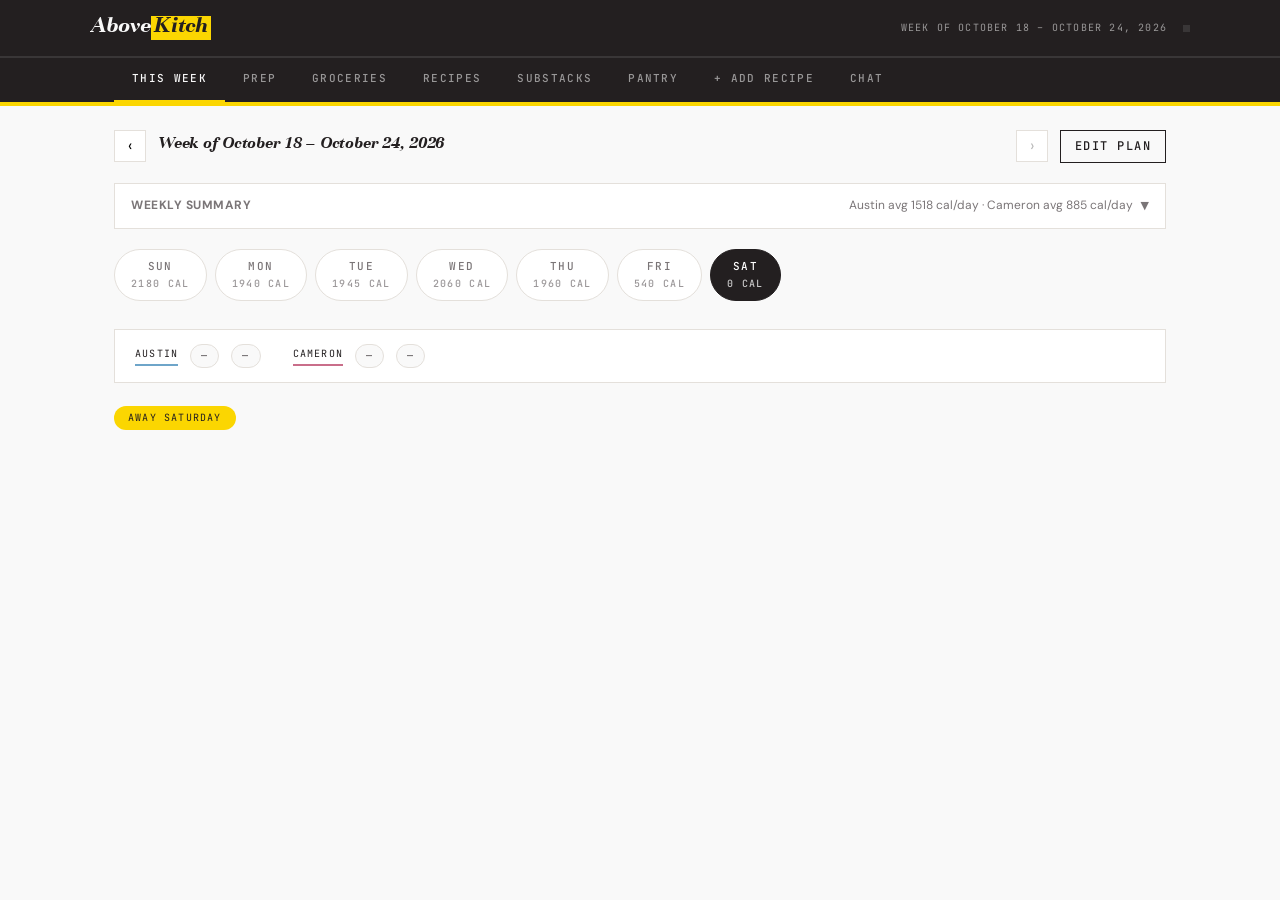
==== commit f381ddb4: "Week of 2026-10-18: day-by-day prep guide, no dates for Cameron, frozen salmon - Cameron's yogurt bo" ====
--- a/meal-planner.html
+++ b/meal-planner.html
@@ -844,6 +844,7 @@
 .prep-section-title.while  { color: #0369A1; border-color: #BAE6FD; }
 .prep-section-title.active { color: var(--orange); border-color: #FED7AA; }
 .prep-section-title.final  { color: var(--muted); border-color: var(--border); }
+.prep-section-title.week   { color: #BE185D; border-color: #FBCFE8; }
 
 .prep-cards { display: flex; flex-direction: column; gap: 12px; }
 
@@ -861,6 +862,7 @@
 .prep-card-stripe.while  { background: #0369A1; }
 .prep-card-stripe.active { background: var(--orange); }
 .prep-card-stripe.final  { background: var(--muted); }
+.prep-card-stripe.week   { background: #BE185D; }
 
 .prep-card-inner { flex: 1; padding: 14px 18px; }
 
@@ -884,6 +886,7 @@
 .prep-badge.passive  { background: #DCFCE7; color: #15803D; }
 .prep-badge.active-b { background: #FEF3C7; color: #92400E; }
 .prep-badge.sat-b    { background: #EDE9FE; color: #5B21B6; }
+.prep-badge.week-b   { background: #FCE7F3; color: #9D174D; }
 
 .prep-feeds { display: flex; gap: 6px; flex-wrap: wrap; margin-bottom: 12px; }
 .prep-feed-chip {
@@ -1285,6 +1288,11 @@
       <input class="search-input" id="recipeSearch" type="search" placeholder="Search recipes…">
       <select class="filter-select" id="cuisineFilter">
         <option value="">All cuisines</option>
+      </select>
+      <select class="filter-select" id="sortFilter">
+        <option value="newest">Newest first</option>
+        <option value="oldest">Oldest first</option>
+        <option value="name">Name A–Z</option>
       </select>
     </div>
     <div class="filter-chips" id="mealTypeChips">
@@ -1598,6 +1606,7 @@
   recipeFilter: 'all',
   recipeCuisine:'',
   recipeSearch: '',
+  recipeSort:  'newest',
   planEditMode: false,
   grocery:      null,             // current week's grocery_list.json
   groceryStore: '',               // '' | 'sams' | 'wf'
@@ -1866,6 +1875,8 @@
     sel.appendChild(opt);
   });
   sel.addEventListener('change', () => { S.recipeCuisine = sel.value; renderRecipes(); });
+  const sortSel = document.getElementById('sortFilter');
+  sortSel.addEventListener('change', () => { S.recipeSort = sortSel.value; renderRecipes(); });
 }
 
 function renderRecipes() {
@@ -1877,6 +1888,14 @@
               !r.cuisine?.toLowerCase().includes(q) &&
               !(r.tags || []).some(t => t.toLowerCase().includes(q))) return false;
     return !r.retired;
+  });
+
+  // Sort: newest/oldest by added_date, or name A–Z
+  const sortMode = S.recipeSort || 'newest';
+  filtered.sort((a, b) => {
+    if (sortMode === 'name') return (a.name || '').localeCompare(b.name || '');
+    const da = a.added_date || '', db = b.added_date || '';
+    return sortMode === 'oldest' ? da.localeCompare(db) : db.localeCompare(da);
   });
 
   document.getElementById('recipesCount').textContent =
@@ -3022,16 +3041,24 @@
   const weekKey = S.weeks[S.weekIndex];
   weekLbl.textContent = `Week of ${weekKey}`;
 
-  // Parse and sort stations
-  const stations = batchPrep.map((s, i) => ({
-    ...s,
-    idx: i,
-    meta: parseStationMeta(s.station),
-  })).sort((a, b) => a.meta.priority - b.meta.priority);
-
-  // Calculate total active time
+  // Parse and sort stations. A station with a `when` label (e.g. "Monday")
+  // gets its own section after the Sunday groups, in the order listed.
+  const whenLabels = [];
+  const stations = batchPrep.map((s, i) => {
+    const meta = parseStationMeta(s.station);
+    if (s.time) meta.timeLabel = s.time;
+    if (s.when) {
+      if (!whenLabels.includes(s.when)) whenLabels.push(s.when);
+      meta.group = `when-${whenLabels.indexOf(s.when)}`;
+      meta.isPassive = false;
+      meta.priority = 1000 + i;
+    }
+    return { ...s, idx: i, meta };
+  }).sort((a, b) => a.meta.priority - b.meta.priority);
+
+  // Calculate total active time (Sunday stations only)
   let totalMin = 0;
-  stations.forEach(s => {
+  stations.filter(s => !s.when).forEach(s => {
     const m = s.meta.timeLabel.match(/(\d+)\s*min/);
     if (m) totalMin += +m[1];
   });
@@ -3054,6 +3081,7 @@
     'active': { label: 'Active Prep — Hands on',              cls: 'active' },
     'final':  { label: 'Final Step — Label & Portion',         cls: 'final'  },
   };
+  whenLabels.forEach((label, i) => { GROUPS[`when-${i}`] = { label, cls: 'week' }; });
 
   const grouped = {};
   stations.forEach(s => {
@@ -3076,13 +3104,17 @@
       const isDone = !!checks[s.idx];
       const ingredients = extractIngredients(s.tasks);
       const steps = extractSteps(s.tasks);
-      const fedRecipes = findFedRecipes(s.tasks);
-
-      const badgeType = group === 'sat' ? 'sat-b' : isPassive ? 'passive' : 'active-b';
-      const badgeText = group === 'sat' ? 'Sat Night' : isPassive ? 'Set & Forget' : 'Active';
+      const fedRecipes = Array.isArray(s.feeds)
+        ? s.feeds.map(id => S.recipeLib.recipes.find(r => r.id === id)).filter(Boolean).map(r => ({ id: r.id, name: r.name }))
+        : findFedRecipes(s.tasks);
+
+      const isWhen = group.startsWith('when-');
+      const badgeType = isWhen ? 'week-b' : group === 'sat' ? 'sat-b' : isPassive ? 'passive' : 'active-b';
+      const badgeText = isWhen ? s.when.split(' — ')[0] : group === 'sat' ? 'Sat Night' : isPassive ? 'Set & Forget' : 'Active';
+      const stripe = isWhen ? 'week' : group;
 
       html += `<div class="prep-card${isDone ? ' done' : ''}" id="prepcard-${s.idx}">
-        <div class="prep-card-stripe ${group}"></div>
+        <div class="prep-card-stripe ${stripe}"></div>
         <div class="prep-card-inner">
           <div class="prep-card-header">
             <div class="prep-check-row">
@@ -3897,6 +3929,14 @@
     return !r.retired;
   });
 
+  // Sort: newest/oldest by added_date, or name A–Z
+  const sortMode = S.recipeSort || 'newest';
+  filtered.sort((a, b) => {
+    if (sortMode === 'name') return (a.name || '').localeCompare(b.name || '');
+    const da = a.added_date || '', db = b.added_date || '';
+    return sortMode === 'oldest' ? da.localeCompare(db) : db.localeCompare(da);
+  });
+
   document.getElementById('recipesCount').textContent =
     `${filtered.length} recipe${filtered.length !== 1 ? 's' : ''}`;
 
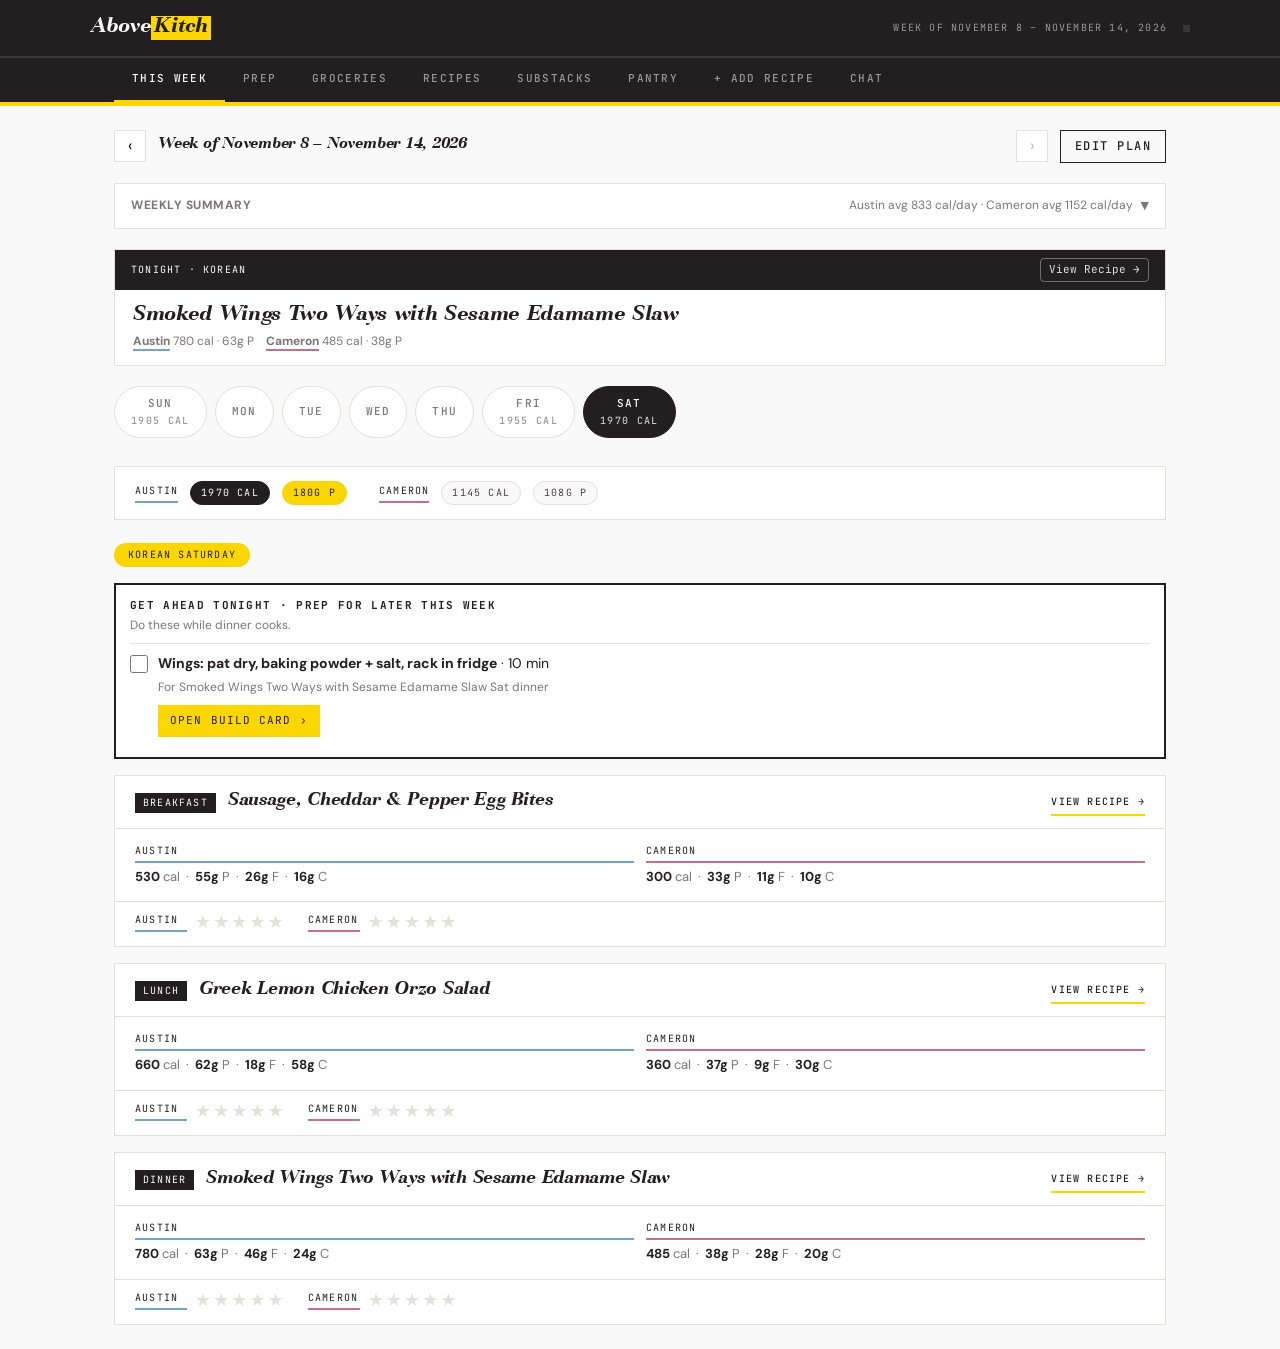
==== commit ddb493e4: "Realign macro targets to breakfast + holdover + big dinner; settle profile conflicts - Austin ~1800/" ====
--- a/meal-planner.html
+++ b/meal-planner.html
@@ -626,6 +626,10 @@
   padding: 11px 22px; border-radius: 999px;
   font-size: 14px;
 }
+.chat-action-card { margin-top: 10px; padding: 12px; border: 1px solid var(--green); border-radius: 10px; background: var(--surface, #fff); display: flex; flex-direction: column; gap: 4px; }
+.chat-action-card ul, .chat-action-card ol { margin: 6px 0 0 18px; }
+.chat-model-tag { margin-top: 8px; font-size: 10px; letter-spacing: .4px; text-transform: uppercase; color: var(--muted); }
+.chat-action-btn { align-self: flex-start; margin-top: 6px; }
 .chat-typing {
   display: flex; gap: 4px; padding: 6px 0;
 }
@@ -931,6 +935,33 @@
   display: flex; align-items: center; justify-content: center;
   margin-top: 1px;
 }
+.prep-cycle-note, .prep-phase-note { font-size: 13px; color: var(--muted); margin: -4px 0 12px; line-height: 1.5; }
+.prep-cycle-note { background: var(--bg); border: 1px solid var(--border); border-radius: 10px; padding: 10px 14px; margin: 0 0 16px; }
+.prep-toolbar { display: flex; gap: 8px; margin-bottom: 16px; }
+.prep-labels { border: 1px dashed var(--border); border-radius: 10px; padding: 12px 16px; margin-bottom: 20px; font-size: 13px; }
+.prep-labels ul { margin: 0 0 10px 18px; line-height: 1.7; }
+.prep-why { font-size: 12px; color: var(--green); font-weight: 600; margin-bottom: 8px; }
+.prep-specs { font-size: 13px; margin-bottom: 10px; line-height: 1.5; }
+.prep-feeds-lbl { font-size: 10px; font-weight: 700; letter-spacing: .5px; text-transform: uppercase; color: var(--muted); margin-right: 4px; }
+.prep-label-chip { margin-top: 10px; font-size: 12px; font-family: ui-monospace, monospace; background: var(--bg); border-radius: 6px; padding: 6px 10px; overflow-wrap: anywhere; }
+.store-badge.cycle-early { background: #FEE2E2; color: #991B1B; }
+.store-badge.cycle-mid   { background: #FEF3C7; color: #92400E; }
+.store-badge.cycle-late  { background: #DCFCE7; color: #166534; }
+.prep-build-btn { margin-top: 8px; font-family: var(--font-mono, monospace); font-size: 11px; letter-spacing: .1em; text-transform: uppercase; background: var(--yellow, #fbd601); color: #231f20; border: 0; padding: 7px 12px; cursor: pointer; }
+.prep-build-btn:focus-visible { outline: 2px solid #231f20; outline-offset: 2px; }
+.prep-thaw { font-size: 12px; margin: 4px 0 8px; padding: 5px 8px; }
+.prep-thaw.ok { background: #DCFCE7; color: #166534; }
+.prep-thaw.todo { background: #FEF3C7; color: #92400E; cursor: pointer; }
+.prep-freezer-bank { font-size: 12px; margin-top: 8px; padding: 6px 8px; background: #E0F2FE; color: #075985; }
+.component-banner { font-family: var(--font-mono, monospace); font-size: 11px; letter-spacing: .1em; text-transform: uppercase; background: var(--yellow, #fbd601); color: #231f20; padding: 6px 10px; margin-bottom: 14px; }
+.component-storage p { font-size: 13px; line-height: 1.5; }
+.day-prep-box { border: 2px solid var(--ink, #231f20); padding: 12px 14px; margin-bottom: 16px; background: var(--card, #fff); }
+.day-prep-title { font-family: var(--font-mono, monospace); font-size: 11px; letter-spacing: .12em; text-transform: uppercase; font-weight: 700; }
+.day-prep-sub { font-size: 12px; color: var(--muted); margin: 2px 0 8px; }
+.day-prep-item { display: flex; gap: 10px; align-items: flex-start; padding: 8px 0; border-top: 1px solid var(--border); font-size: 14px; cursor: pointer; }
+.day-prep-item input { margin-top: 3px; width: 18px; height: 18px; flex: none; }
+.day-prep-item small { color: var(--muted); font-size: 12px; }
+.day-prep-item.done b { text-decoration: line-through; opacity: .6; }
 .prep-empty { text-align: center; padding: 48px 24px; color: var(--muted); }
 
 /* ── Recipe card visual hero ───────────────────────────────── */
@@ -1238,6 +1269,7 @@
     </div>
 
     <div id="cuisineBadgeContainer"></div>
+    <div id="dayPrepBox"></div>
     <div class="meals-grid" id="mealsGrid">
       <!-- rendered by JS -->
     </div>
@@ -1701,6 +1733,7 @@
 
   // 10. Load saved PDFs list
   loadPDFList();
+  initClaudeChat();
 
   // 11. Init season chips (auto-selects current season)
   initSeasonChips();
@@ -1766,10 +1799,12 @@
 function renderDay() {
   if (!S.currentPlan) {
     document.getElementById('mealsGrid').innerHTML = '<p class="text-muted">No meal plan data — start the server to load this week\'s plan.</p>';
+    const box = document.getElementById('dayPrepBox'); if (box) box.innerHTML = '';
     return;
   }
   const day = S.currentPlan.days[S.selectedDay];
   if (!day) return;
+  renderDayPrepBox();
 
   // Cuisine badge
   document.getElementById('cuisineBadgeContainer').innerHTML =
@@ -1934,9 +1969,11 @@
   }).join('');
 }
 
-function openRecipeModal(id) {
+function openRecipeModal(id, prepKey) {
   const r = S.recipeLib.recipes.find(x => x.id === id);
   if (!r) return;
+  const hasMacros = !!(r.macros?.austin || r.macros?.cameron);
+  const isComponent = r.meal_type === 'component';
   document.getElementById('modalTitle').textContent = r.name;
   document.getElementById('modalMeta').innerHTML =
     [r.cuisine, r.total ? `${r.total}` : '', r.spice_level && r.spice_level !== 'None' ? `${r.spice_level}` : '', r.equipment]
@@ -1954,8 +1991,14 @@
   })();
 
   document.getElementById('modalBody').innerHTML = `
+    ${isComponent ? `<div class="component-banner">Component build card${r.serving_note ? ` · ${r.serving_note}` : ''}</div>` : ''}
+    ${(r.storage_note || r.keeps) ? `
+    <div class="modal-section component-storage">
+      <h4>Store it</h4>
+      <p>${[r.storage_note, r.keeps ? `Keeps ${r.keeps}.` : '', r.freezes ? `Freezes: ${r.freezes}` : ''].filter(Boolean).join(' ')}</p>
+    </div>` : ''}
     <!-- Macros -->
-    <div class="modal-section">
+    ${hasMacros ? `<div class="modal-section">
       <h4>Macros</h4>
       <table class="macro-table">
         <tr><th></th><th>Cal</th><th>Protein</th><th>Fat</th><th>Carbs</th></tr>
@@ -1974,7 +2017,7 @@
           <td>${r.macros?.cameron?.c||'—'}g</td>
         </tr>
       </table>
-    </div>
+    </div>` : ''}
     <!-- Tags -->
     ${r.tags?.length ? `
     <div class="modal-section">
@@ -2027,6 +2070,10 @@
       <h4>Source</h4>
       <p style="font-size:13px;color:var(--muted);line-height:1.5">${r.source_account ? `<span>${r.source_account}</span> · ` : ''}<a href="${r.source_url}" target="_blank" style="color:var(--orange)">View original post ↗</a></p>
     </div>` : ''}
+    ${prepKey ? `
+    <div class="modal-section">
+      <button class="btn-primary" style="width:100%" onclick="markPrepBuilt('${prepKey}')">${isPrepDone(prepKey) ? 'Built ✓ · close' : 'Mark built & close'}</button>
+    </div>` : ''}
   `;
   document.getElementById('recipeModal').classList.add('open');
 }
@@ -2515,12 +2562,18 @@
       const noteHtml = itemNote
         ? `<div style="font-size:12px;color:var(--muted);margin-top:2px">${itemNote}</div>`
         : '';
+      // 2-week cycle tags: when to use it, and whether it's a mid-cycle top-up buy
+      const USE = { early: 'Use days 1–5', mid: 'Use days 5–9', late: 'Keeps: days 8–14' };
+      const cycleBadges = typeof item === 'object' ? [
+        item.use_window && USE[item.use_window] ? `<span class="store-badge cycle-${item.use_window}">${USE[item.use_window]}</span>` : '',
+        item.buy === 'midcycle' ? `<span class="store-badge cycle-mid">Mid-cycle buy</span>` : '',
+      ].join('') : '';
 
       return `<div class="grocery-item${isChecked ? ' checked' : ''}"
           onclick="toggleGroceryItem('${cat}',${idx},this)">
         <div class="grocery-check">${isChecked ? '✓' : ''}</div>
         <div class="grocery-text">${itemName}${noteHtml}</div>
-        ${badge}
+        ${cycleBadges}${badge}
       </div>`;
     }).join('');
 
@@ -3018,11 +3071,218 @@
   return [...found.entries()].map(([id, name]) => ({ id, name }));
 }
 
+// ── Prep v2: component prep, ordered by leverage ─────────────
+// plan.prep = { cycle_note, phases: [{ key, title?, note?, items: [item] }] }
+// item = { name, when, qty, cut, yield, time, passive, steps[], storage, keeps,
+//          use_by, label, feeds:[{recipe_id, when}], freeze, why }
+const PREP_PHASES = {
+  thaw:     { label: 'Freezer pulls: thaw schedule',              cls: 'sat'    },
+  start:    { label: '1 · Start first: preheat & long cooks',     cls: 'start'  },
+  knife:    { label: '2 · Knife work: cut once, label for the week', cls: 'active' },
+  sauces:   { label: '3 · Sauces, marinades & dressings',         cls: 'while'  },
+  proteins: { label: '4 · Proteins',                              cls: 'start'  },
+  grains:   { label: '5 · Grains & starches',                     cls: 'while'  },
+  crunch:   { label: '6 · Crunch, pickles & garnish',             cls: 'active' },
+  pack:     { label: '7 · Pack & label',                          cls: 'final'  },
+  midcycle: { label: 'Mid-cycle refresh',                         cls: 'week'   },
+};
+const STORAGE_ICON = { fridge: '❄︎ Fridge', freezer: '🧊 Freeze', vacuum: '🧊 Vacuum seal + freeze', counter: 'Counter', pantry: 'Pantry' };
+
+function prepItemLabel(it) {
+  if (it.label) return it.label;
+  const feeds = (it.feeds || []).map(f => {
+    const r = S.recipeLib.recipes.find(x => x.id === (f.recipe_id || f));
+    return [r?.name || f.recipe_id || f, f.when].filter(Boolean).join(' ');
+  });
+  return [it.name, feeds.length ? `for ${feeds.join(', ')}` : '', it.use_by ? `use by ${it.use_by}` : '']
+    .filter(Boolean).join(' · ');
+}
+
+function renderPrepV2(prep) {
+  const body    = document.getElementById('prepBody');
+  const weekKey = S.weeks[S.weekIndex];
+  const checksKey = `ak-prep2-${weekKey}`;
+  let checks = {};
+  try { checks = JSON.parse(localStorage.getItem(checksKey) || '{}'); } catch {}
+
+  document.getElementById('prepWeekLabel').textContent = `Week of ${weekKey}`;
+  let totalMin = 0;
+  const allLabels = [];
+
+  const phases = [...(prep.phases || [])].sort((a, b) => {
+    const order = Object.keys(PREP_PHASES);
+    const ia = order.indexOf(a.key), ib = order.indexOf(b.key);
+    return (ia < 0 ? 99 : ia) - (ib < 0 ? 99 : ib);
+  });
+
+  let html = prep.cycle_note
+    ? `<div class="prep-cycle-note">${prep.cycle_note}</div>` : '';
+  html += `<div class="prep-toolbar"><button class="btn-secondary" id="prepLabelsBtn">🏷 Container labels</button></div>
+    <div id="prepLabels" class="prep-labels" style="display:none"></div>`;
+
+  phases.forEach((ph, pi) => {
+    const meta = PREP_PHASES[ph.key] || { label: ph.key, cls: 'final' };
+    if (!ph.items?.length) return;
+    html += `<div class="prep-section">
+      <div class="prep-section-title ${meta.cls}">${ph.title || meta.label}</div>
+      ${ph.note ? `<div class="prep-phase-note">${ph.note}</div>` : ''}
+      <div class="prep-cards">`;
+    ph.items.forEach((it, ii) => {
+      const id = it.id || `${pi}-${ii}`;
+      const done = !!checks[id];
+      if (ph.key !== 'thaw' && ph.key !== 'midcycle') {
+        const m = String(it.time || '').match(/(\d+)\s*min/);
+        if (m) totalMin += +m[1];
+      }
+      const labeled = ['knife','sauces','proteins','grains','crunch','pack','midcycle'].includes(ph.key) || !!it.label;
+      const label = labeled ? prepItemLabel(it) : '';
+      if (labeled) allLabels.push(label);
+      const specs = [
+        it.qty && `<b>Qty</b> ${it.qty}`,
+        it.cut && `<b>Cut</b> ${it.cut}`,
+        it.yield && `<b>Yield</b> ${it.yield}`,
+        it.keeps && `<b>Keeps</b> ${it.keeps}`,
+      ].filter(Boolean);
+      const feeds = (it.feeds || []).map(f => {
+        const rid = f.recipe_id || f;
+        const r = S.recipeLib.recipes.find(x => x.id === rid);
+        const txt = [r?.name || rid, f.when].filter(Boolean).join(' · ');
+        return r ? `<span class="prep-feed-chip linked" onclick="openRecipeModal('${rid}')">${txt}</span>`
+                 : `<span class="prep-feed-chip">${txt}</span>`;
+      }).join('');
+      html += `<div class="prep-card${done ? ' done' : ''}" id="prep2card-${id}" data-prep-key="${id}">
+        <div class="prep-card-stripe ${meta.cls}"></div>
+        <div class="prep-card-inner">
+          <div class="prep-card-header">
+            <div class="prep-check-row">
+              <input type="checkbox" class="prep-check" id="prep2chk-${id}" ${done ? 'checked' : ''}
+                onchange="togglePrepV2('${id}', this)">
+              <label for="prep2chk-${id}" class="prep-card-name">${it.name}</label>
+            </div>
+            <div class="prep-badges">
+              ${it.when ? `<span class="prep-badge week-b">${it.when}</span>` : ''}
+              ${it.day && !it.when ? `<span class="prep-badge week-b">${it.day}</span>` : ''}
+              ${it.time ? `<span class="prep-badge time">${it.time}</span>` : ''}
+              ${it.passive ? `<span class="prep-badge passive">Set &amp; forget</span>` : ''}
+              ${it.storage ? `<span class="prep-badge sat-b">${STORAGE_ICON[it.storage] || it.storage}</span>` : ''}
+              ${it.use_by ? `<span class="prep-badge week-b">Use by ${it.use_by}</span>` : ''}
+            </div>
+          </div>
+          ${it.why ? `<div class="prep-why">${it.why}</div>` : ''}
+          ${prepThawChip(it, checks)}
+          ${specs.length ? `<div class="prep-specs">${specs.join(' · ')}</div>` : ''}
+          ${it.component_id && S.recipeLib.recipes.some(r => r.id === it.component_id)
+            ? `<button class="prep-build-btn" onclick="openRecipeModal('${it.component_id}','${id}')">Open build card ›</button>` : ''}
+          ${feeds ? `<div class="prep-feeds"><span class="prep-feeds-lbl">Feeds:</span>${feeds}</div>` : ''}
+          ${it.steps?.length ? `<ol class="prep-step-list">${it.steps.map(x => `<li>${x}</li>`).join('')}</ol>` : ''}
+          ${it.freeze ? `<div class="prep-freezer-bank">🧊 Freezer bank · ${it.freeze === true ? 'Freezes well. Make extra and vacuum seal.' : it.freeze}</div>` : ''}
+          ${labeled ? `<div class="prep-label-chip">🏷 ${label}</div>` : ''}
+        </div>
+      </div>`;
+    });
+    html += `</div></div>`;
+  });
+
+  body.innerHTML = html;
+  const timeLbl = document.getElementById('prepTotalTime');
+  if (totalMin) {
+    timeLbl.textContent = `Est. ${Math.floor(totalMin / 60) ? Math.floor(totalMin / 60) + 'h ' : ''}${totalMin % 60 ? totalMin % 60 + 'm' : ''} hands-on`;
+    timeLbl.style.display = '';
+  } else timeLbl.style.display = 'none';
+
+  const labelsEl = document.getElementById('prepLabels');
+  labelsEl.innerHTML = `<ul>${allLabels.map(l => `<li>${l}</li>`).join('')}</ul>
+    <button class="btn-secondary" id="prepCopyLabels">Copy all</button>`;
+  document.getElementById('prepLabelsBtn').onclick = () => {
+    labelsEl.style.display = labelsEl.style.display === 'none' ? '' : 'none';
+  };
+  document.getElementById('prepCopyLabels').onclick = () => {
+    const tmp = document.createElement('div');
+    navigator.clipboard?.writeText(allLabels.map(l => { tmp.innerHTML = l; return tmp.textContent; }).join('\n'))
+      .then(() => showToast('Labels copied'), () => showToast('Copy failed'));
+  };
+}
+
+function prepChecks() {
+  try { return JSON.parse(localStorage.getItem(`ak-prep2-${S.weeks[S.weekIndex]}`) || '{}'); } catch { return {}; }
+}
+function setPrepCheck(id, val) {
+  const checks = prepChecks();
+  checks[id] = val;
+  try { localStorage.setItem(`ak-prep2-${S.weeks[S.weekIndex]}`, JSON.stringify(checks)); } catch {}
+}
+function isPrepDone(id) { return !!prepChecks()[id]; }
+
+function togglePrepV2(id, cb) {
+  setPrepCheck(id, cb.checked);
+  // Re-render so thaw links, day boxes and the Prep tab stay in sync.
+  if (S.currentPlan?.prep?.phases) renderPrepV2(S.currentPlan.prep);
+  renderDayPrepBox();
+}
+
+function markPrepBuilt(id) {
+  setPrepCheck(id, true);
+  document.getElementById('recipeModal').classList.remove('open');
+  if (S.currentPlan?.prep?.phases) renderPrepV2(S.currentPlan.prep);
+  renderDayPrepBox();
+  // Move on to the next unbuilt component card in the Prep tab.
+  const next = [...document.querySelectorAll('#prepBody .prep-card:not(.done) .prep-build-btn')][0];
+  next?.closest('.prep-card')?.scrollIntoView({ behavior: 'smooth', block: 'center' });
+}
+
+// Proteins (or anything) that come out of the freezer point at their thaw step.
+function prepFindItem(id) {
+  for (const ph of S.currentPlan?.prep?.phases || []) for (const it of ph.items || []) if (it.id === id) return it;
+  return null;
+}
+function prepThawChip(it, checks) {
+  if (!it.thaw_ref) return '';
+  const t = prepFindItem(it.thaw_ref);
+  if (!t) return '';
+  return checks[it.thaw_ref]
+    ? `<div class="prep-thaw ok">✓ Thawed · ${t.name}</div>`
+    : `<div class="prep-thaw todo" onclick="document.getElementById('prep2card-${it.thaw_ref}')?.scrollIntoView({behavior:'smooth',block:'center'})">⏳ Not pulled yet · ${t.when ? t.when + ': ' : ''}${t.name}</div>`;
+}
+
+// "Get ahead today" box at the top of a day on This Week.
+function renderDayPrepBox() {
+  const box = document.getElementById('dayPrepBox');
+  if (!box) return;
+  const day = S.currentPlan?.days?.[S.selectedDay];
+  const phases = S.currentPlan?.prep?.phases || [];
+  if (!day) { box.innerHTML = ''; return; }
+  const checks = prepChecks();
+  const items = [];
+  phases.forEach((ph, pi) => (ph.items || []).forEach((it, ii) => {
+    if (it.day && it.day.toLowerCase() === String(day.day).toLowerCase()) items.push({ it, key: it.id || `${pi}-${ii}` });
+  }));
+  if (!items.length) { box.innerHTML = ''; return; }
+  box.innerHTML = `<div class="day-prep-box">
+    <div class="day-prep-title">Get ahead tonight · prep for later this week</div>
+    <div class="day-prep-sub">Do these while dinner cooks.</div>
+    ${items.map(({ it, key }) => {
+      const feeds = (it.feeds || []).map(f => {
+        const r = S.recipeLib.recipes.find(x => x.id === (f.recipe_id || f));
+        return [r?.name || f.recipe_id || f, f.when].filter(Boolean).join(' ');
+      }).join(', ');
+      return `<label class="day-prep-item${checks[key] ? ' done' : ''}">
+        <input type="checkbox" ${checks[key] ? 'checked' : ''} onchange="togglePrepV2('${key}', this)">
+        <span><b>${it.name}</b>${it.time ? ` · ${it.time}` : ''}${feeds ? `<br><small>For ${feeds}</small>` : ''}
+        ${it.label ? `<br><small>🏷 ${it.label}</small>` : ''}
+        ${it.component_id ? `<br><button type="button" class="prep-build-btn" onclick="event.preventDefault();openRecipeModal('${it.component_id}','${key}')">Open build card ›</button>` : ''}</span>
+      </label>`;
+    }).join('')}
+  </div>`;
+}
+
 // ── Render the full Prep tab ───────────────────────────────
 function renderPrepTab() {
   const body    = document.getElementById('prepBody');
   const weekLbl = document.getElementById('prepWeekLabel');
   const timeLbl = document.getElementById('prepTotalTime');
+
+  // New component-style prep (plan.prep.phases) wins over legacy batch_prep.
+  if (S.currentPlan?.prep?.phases?.length) return renderPrepV2(S.currentPlan.prep);
 
   // Normalize both formats: array OR {banner, stations:[...]}
   let batchPrep = S.currentPlan?.batch_prep;
@@ -3355,17 +3615,157 @@
   div.appendChild(bubble);
   container.appendChild(div);
   container.scrollTop = container.scrollHeight;
-}
-
-function handleChatSend() {
+  return div;
+}
+
+// ── Claude-backed chat (POST /api/chat, see scripts/chat.py) ──────────
+// Falls back to the local keyword search above when the server has no API key.
+const CHAT = { enabled: false, passcodeRequired: false, history: [], busy: false };
+
+async function initClaudeChat() {
+  if (!S.serverOnline) return;
+  try {
+    const r = await fetch('/api/chat/status');
+    if (!r.ok) return;
+    const d = await r.json();
+    CHAT.enabled = !!d.enabled;
+    CHAT.passcodeRequired = !!d.passcode_required;
+  } catch { return; }
+  if (CHAT.enabled) {
+    document.getElementById('chatInput').placeholder = 'Ask Claude: recipes, swaps, what to do with the ButcherBox…';
+    const intro = document.querySelector('#chatMessages .chat-bubble');
+    if (intro) intro.innerHTML = `I'm Claude, and I can see your recipe library, this week's plan, the pantry and what's in the freezer.<br><br>
+      Try:<br>
+      <em>"What can Cameron make with the flat iron steaks this week?"</em><br>
+      <em>"Swap Thursday dinner for something faster"</em><br>
+      <em>"Give me a Thai recipe using the steak strips, under 500 cal for Cameron"</em>`;
+  }
+}
+
+function chatEsc(t) {
+  return String(t).replace(/[&<>"']/g, c => ({'&':'&amp;','<':'&lt;','>':'&gt;','"':'&quot;',"'":'&#39;'}[c]));
+}
+
+// Minimal, safe markdown: escape first, then **bold** and "- " bullets.
+function chatFormat(text) {
+  return chatEsc(text)
+    .replace(/\*\*(.+?)\*\*/g, '<strong>$1</strong>')
+    .replace(/^\s*[-*] (.+)$/gm, '• $1')
+    .replace(/\n/g, '<br>');
+}
+
+// Recipes Claude mentioned by name, so they show as tappable cards.
+function recipesMentioned(text) {
+  const lower = text.toLowerCase();
+  return S.recipeLib.recipes
+    .filter(r => !r.retired && r.name && r.name.length > 4 && lower.includes(r.name.toLowerCase()))
+    .slice(0, 6);
+}
+
+function chatPasscodeHeader() {
+  if (!CHAT.passcodeRequired) return {};
+  let code = '';
+  try { code = localStorage.getItem('ak-chat-passcode') || ''; } catch {}
+  if (!code) {
+    code = prompt('Chat passcode (set as CHAT_PASSCODE on the server):') || '';
+    try { localStorage.setItem('ak-chat-passcode', code); } catch {}
+  }
+  return { 'X-Chat-Passcode': code };
+}
+
+function renderChatActions(bubble, actions) {
+  actions.forEach((a, i) => {
+    const card = document.createElement('div');
+    card.className = 'chat-action-card';
+    if (a.type === 'swap') {
+      const r = S.recipeLib.recipes.find(x => x.id === a.recipe_id)
+        || actions.find(x => x.type === 'recipe' && x.recipe.id === a.recipe_id)?.recipe;
+      card.innerHTML = `<div class="cs-type">Proposed swap · ${chatEsc(a.day)} ${chatEsc(a.meal)}</div>
+        <div class="cs-name">${chatEsc(r?.name || a.recipe_id)}</div>
+        <div class="cs-meta">${chatEsc(a.reason || '')}</div>
+        ${a.cameron ? `<div class="cs-meta">Cameron ${a.cameron.cal ?? '?'} cal / ${a.cameron.p ?? '?'}g P${a.austin ? ` · Austin ${a.austin.cal ?? '?'} cal / ${a.austin.p ?? '?'}g P` : ''}</div>` : ''}
+        <button class="btn-primary chat-action-btn">Apply to plan</button>`;
+      card.querySelector('button').onclick = e => applyChatSwap(a, e.target);
+    } else if (a.type === 'recipe') {
+      const rec = a.recipe;
+      const m = rec.macros || {};
+      card.innerHTML = `<div class="cs-type">New recipe · ${chatEsc(rec.meal_type || '')}</div>
+        <div class="cs-name">${chatEsc(rec.name)}</div>
+        <div class="cs-meta">${chatEsc(rec.cuisine || '')}${m.cameron ? ` · Cameron ${m.cameron.cal} cal / ${m.cameron.p}g P` : ''}${m.austin ? ` · Austin ${m.austin.cal} cal / ${m.austin.p}g P` : ''}</div>
+        <details class="cs-meta"><summary>Ingredients &amp; steps</summary>
+          <ul>${(rec.ingredients || []).map(x => `<li>${chatEsc(typeof x === 'string' ? x : `${x.qty || ''} ${x.name || ''}`)}</li>`).join('')}</ul>
+          <ol>${(rec.instructions || []).map(x => `<li>${chatEsc(x)}</li>`).join('')}</ol>
+        </details>
+        <button class="btn-primary chat-action-btn">Save to library</button>`;
+      card.querySelector('button').onclick = e => saveChatRecipe(rec, e.target);
+    }
+    bubble.appendChild(card);
+  });
+}
+
+async function saveChatRecipe(rec, btn) {
+  btn.disabled = true;
+  const recipe = { added_date: new Date().toISOString().slice(0, 10), tags: [], ...rec };
+  recipe.tags = [...new Set([...(recipe.tags || []), 'claude-chat'])];
+  try {
+    const r = await fetch('/api/recipes/add', { method: 'POST',
+      headers: { 'Content-Type': 'application/json' }, body: JSON.stringify(recipe) });
+    const d = await r.json();
+    if (!d.success) throw new Error(d.error || 'save failed');
+    S.recipeLib.recipes.push(recipe);
+    btn.textContent = 'Saved ✓';
+    showToast('Saved. On Render, commit it to git to keep it past a restart.');
+  } catch (e) {
+    btn.disabled = false;
+    showToast(`Couldn't save: ${e.message}`);
+  }
+}
+
+async function applyChatSwap(a, btn) {
+  btn.disabled = true;
+  try {
+    const viewing = S.weeks[S.weekIndex];
+    let plan = S.currentPlan;
+    if (a.week_date !== viewing || !plan) {
+      plan = await (await fetch(`weekly/${a.week_date}/meal_plan.json`)).json();
+    }
+    const day = plan.days.find(d => d.day.toLowerCase() === String(a.day).toLowerCase());
+    if (!day) throw new Error(`no ${a.day} in that week`);
+    const slot = { recipe_id: a.recipe_id };
+    if (a.austin) slot.austin = a.austin;
+    if (a.cameron) slot.cameron = a.cameron;
+    if (a.cameron_note) slot.cameron_note = a.cameron_note;
+    day[a.meal] = slot;
+    // Recompute day totals from whatever meals have macros.
+    for (const who of ['austin', 'cameron']) {
+      const meals = ['breakfast', 'lunch', 'dinner'].map(m => day[m]?.[who]).filter(Boolean);
+      if (meals.length) day[`${who}_total`] = {
+        cal: meals.reduce((t, m) => t + (+m.cal || 0), 0),
+        p:   meals.reduce((t, m) => t + (+m.p || 0), 0),
+      };
+    }
+    const r = await fetch('/api/plan/save', { method: 'POST',
+      headers: { 'Content-Type': 'application/json' },
+      body: JSON.stringify({ week_date: a.week_date, plan }) });
+    const d = await r.json();
+    if (!d.success) throw new Error(d.error || 'save failed');
+    if (a.week_date === viewing) { S.currentPlan = plan; renderWeek(); }
+    btn.textContent = 'Applied ✓';
+    showToast('Plan updated. Commit it to git to keep it past a Render restart.');
+  } catch (e) {
+    btn.disabled = false;
+    showToast(`Couldn't apply: ${e.message}`);
+  }
+}
+
+async function handleChatSend() {
   const input = document.getElementById('chatInput');
   const msg = input.value.trim();
-  if (!msg) return;
+  if (!msg || CHAT.busy) return;
   input.value = '';
 
-  appendChatMessage('user', msg);
-
-  // Brief typing pause for feel
+  appendChatMessage('user', chatEsc(msg));
+
   const container = document.getElementById('chatMessages');
   const typingDiv = document.createElement('div');
   typingDiv.className = 'chat-message bot';
@@ -3373,11 +3773,44 @@
   container.appendChild(typingDiv);
   container.scrollTop = container.scrollHeight;
 
-  setTimeout(() => {
+  if (!CHAT.enabled) {
+    setTimeout(() => {
+      container.removeChild(typingDiv);
+      const { reply, suggestions } = chatRespond(msg);
+      appendChatMessage('bot', reply, suggestions);
+    }, 400);
+    return;
+  }
+
+  CHAT.busy = true;
+  CHAT.history.push({ role: 'user', content: msg });
+  try {
+    const r = await fetch('/api/chat', {
+      method: 'POST',
+      headers: { 'Content-Type': 'application/json', ...chatPasscodeHeader() },
+      body: JSON.stringify({ messages: CHAT.history, week_date: S.weeks[S.weekIndex] }),
+    });
+    const d = await r.json();
+    if (r.status === 401) { try { localStorage.removeItem('ak-chat-passcode'); } catch {} }
+    if (!r.ok || d.error) throw new Error(d.error || `HTTP ${r.status}`);
+    CHAT.history.push({ role: 'assistant', content: d.reply });
     container.removeChild(typingDiv);
-    const { reply, suggestions } = chatRespond(msg);
-    appendChatMessage('bot', reply, suggestions);
-  }, 600);
+    const div = appendChatMessage('bot', chatFormat(d.reply), recipesMentioned(d.reply));
+    if (d.actions?.length) renderChatActions(div.querySelector('.chat-bubble'), d.actions);
+    if (d.model) {
+      const tag = document.createElement('div');
+      tag.className = 'chat-model-tag';
+      tag.textContent = d.model.includes('haiku') ? 'Haiku · quick answer' : d.model.includes('sonnet') ? 'Sonnet · planning' : d.model;
+      div.querySelector('.chat-bubble').appendChild(tag);
+    }
+  } catch (e) {
+    CHAT.history.pop(); // let them resend
+    container.removeChild(typingDiv);
+    appendChatMessage('bot', chatEsc(`Couldn't reach Claude: ${e.message}`));
+  } finally {
+    CHAT.busy = false;
+    container.scrollTop = container.scrollHeight;
+  }
 }
 
 document.getElementById('chatSend').addEventListener('click', handleChatSend);
@@ -3521,8 +3954,8 @@
 // ═══════════════════════════════════════════════════════════
 const AUS_CAL_GOAL  = 1800;
 const AUS_PROT_GOAL = 150;
-const CAM_CAL_GOAL  = 1500;
-const CAM_PROT_GOAL = 100;
+const CAM_CAL_GOAL  = 1250;
+const CAM_PROT_GOAL = 95;
 
 function renderWeeklySummary() {
   const plan = S.currentPlan;
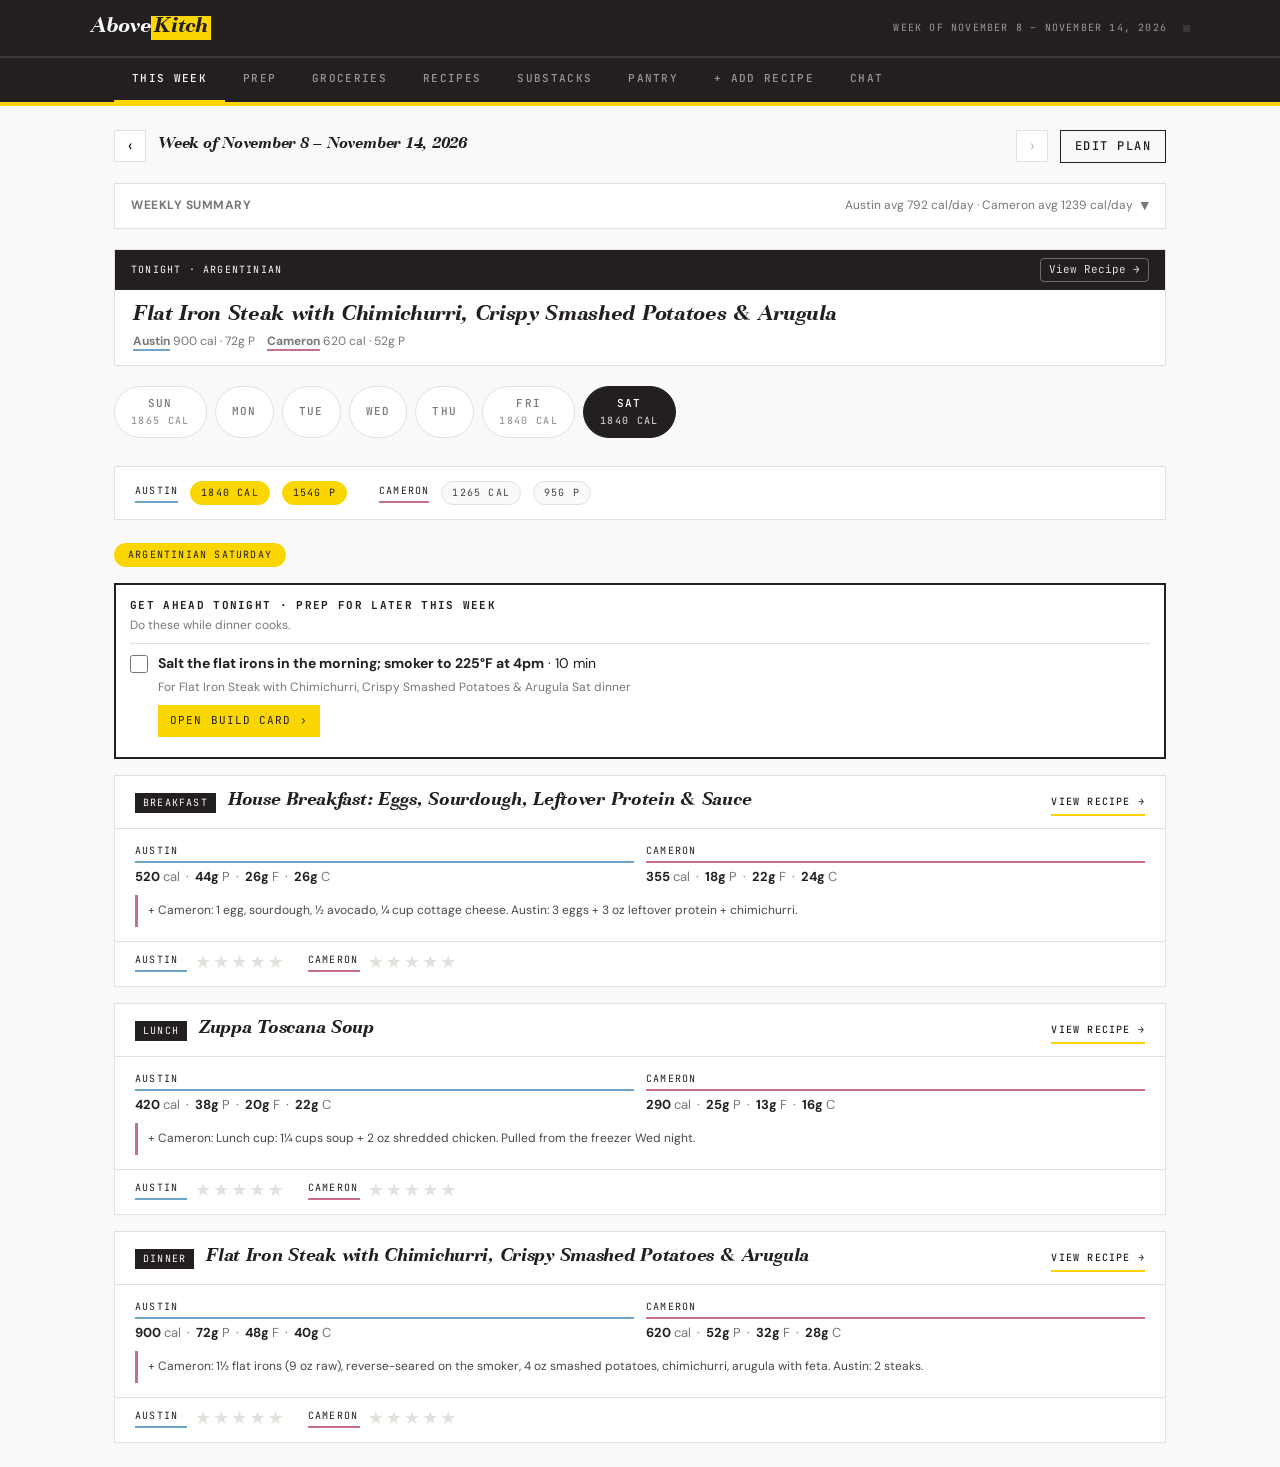
==== commit d5796b95: "Week of Nov 8: rebuilt on the new targets with Restaurant Dropout dinners Simple breakfast + simple " ====
--- a/meal-planner.html
+++ b/meal-planner.html
@@ -1818,8 +1818,8 @@
   const camCal  = document.getElementById('camTotal');
   const camProt = document.getElementById('camProt');
 
-  const calOK  = c => c >= 1750 && c <= 1850;
-  const protOK = p => p >= 145;
+  const calOK  = c => c >= 1750 && c <= 1900;
+  const protOK = p => p >= 150;
   ausCal.textContent  = at.cal ? `${at.cal} cal` : '—';
   ausProt.textContent = at.p   ? `${at.p}g P`   : '—';
   camCal.textContent  = ct.cal ? `${ct.cal} cal` : '—';
